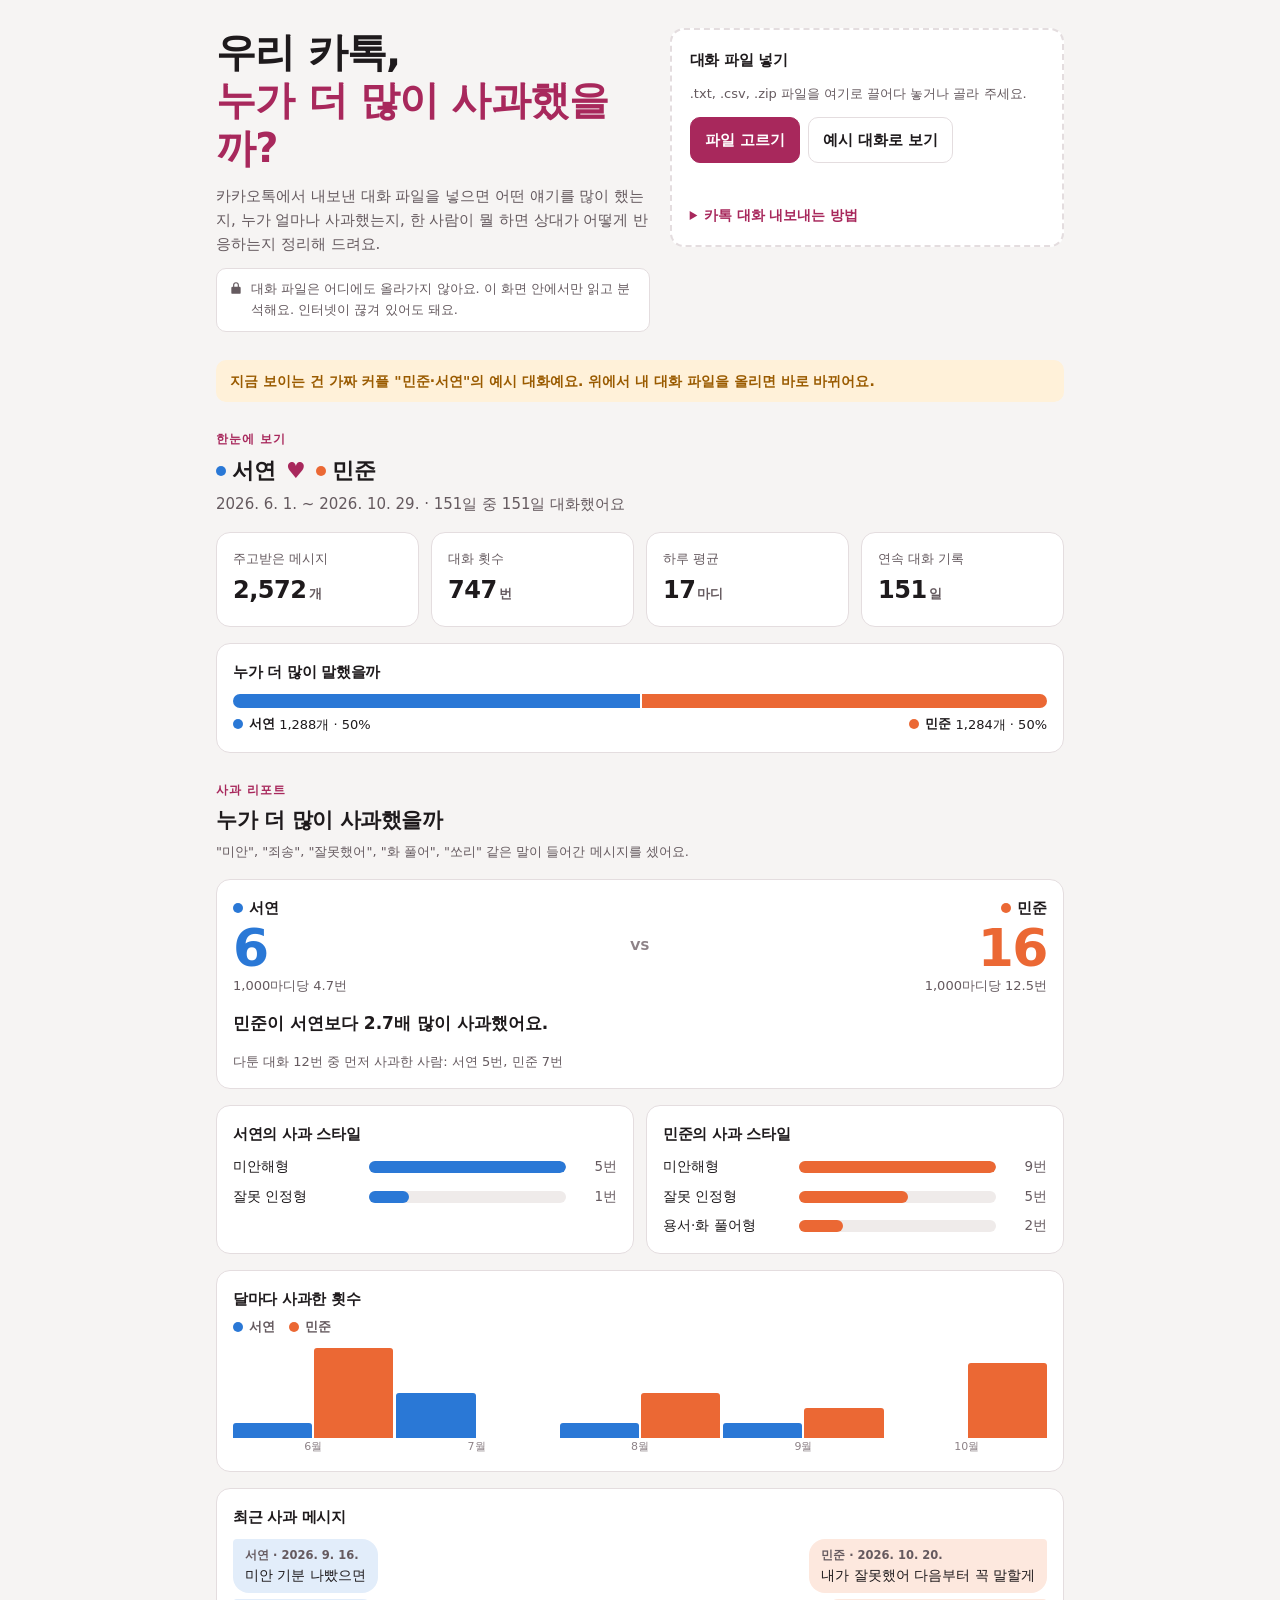
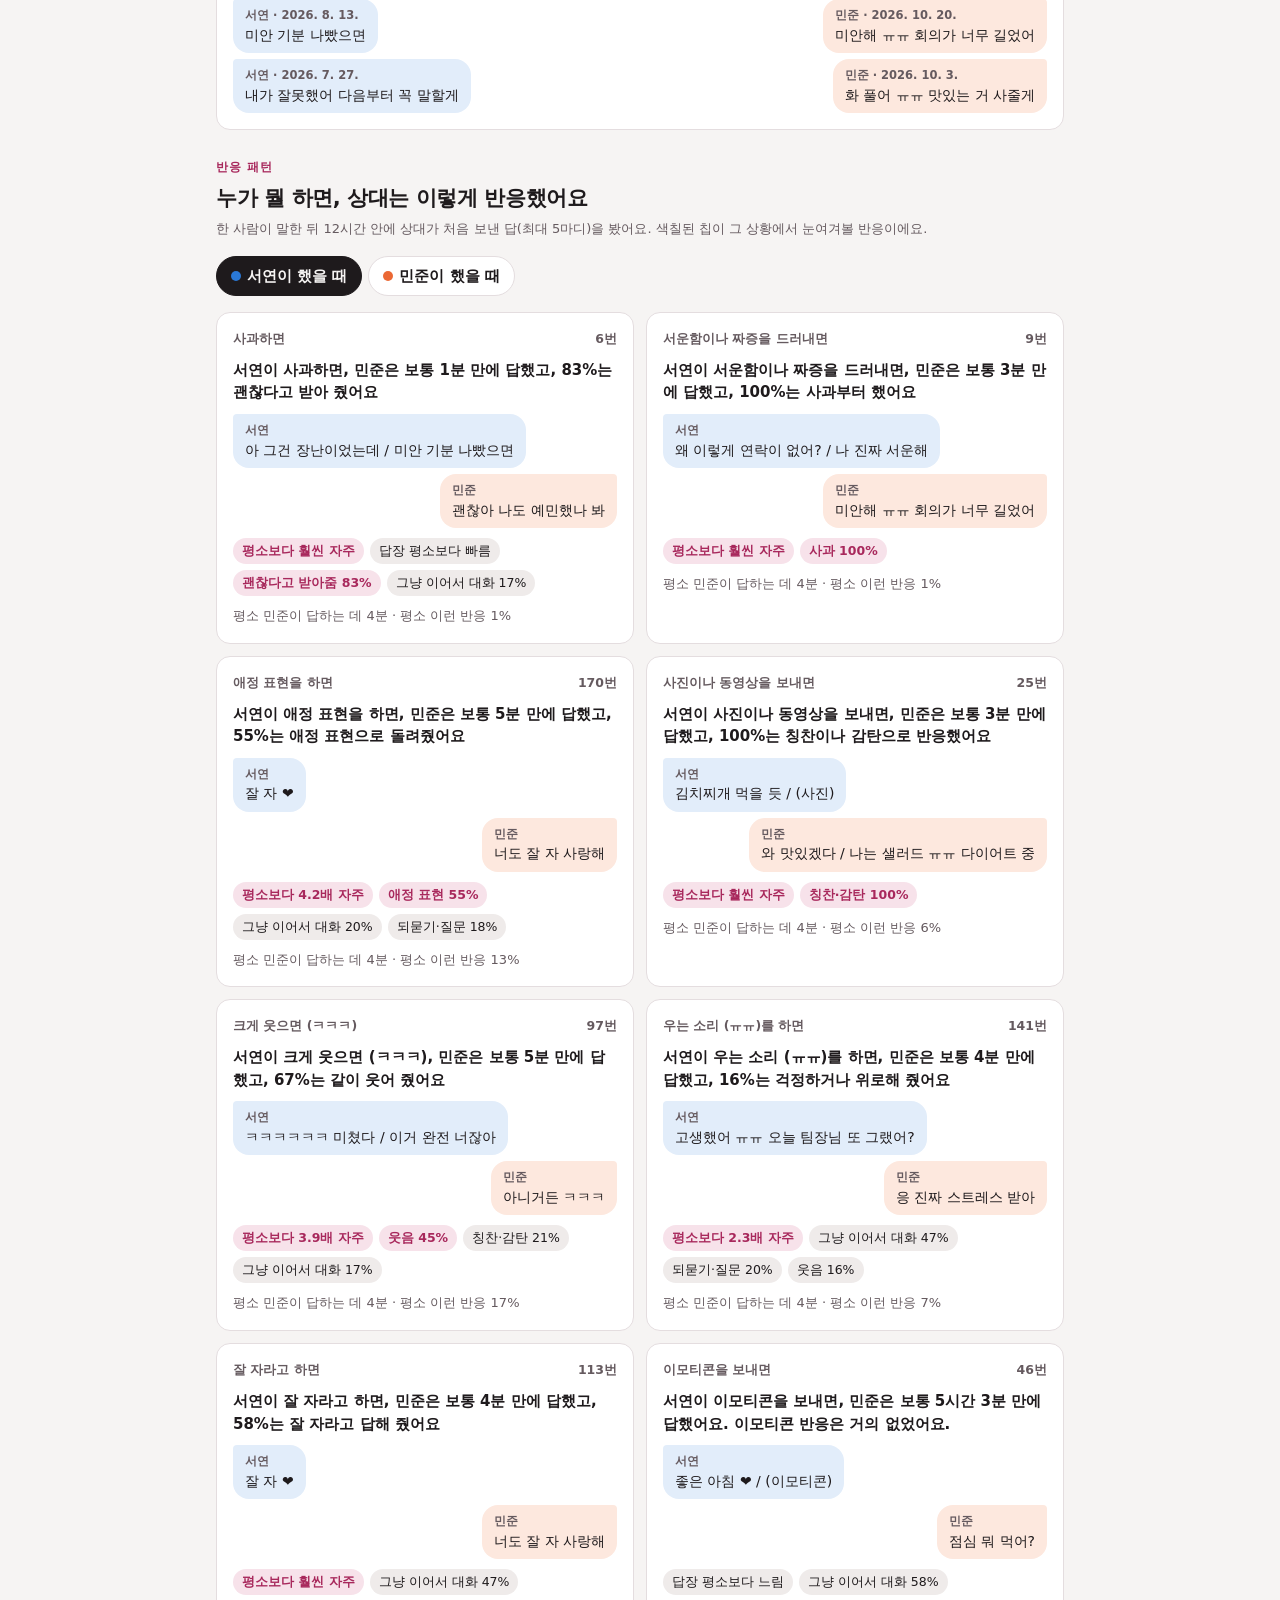
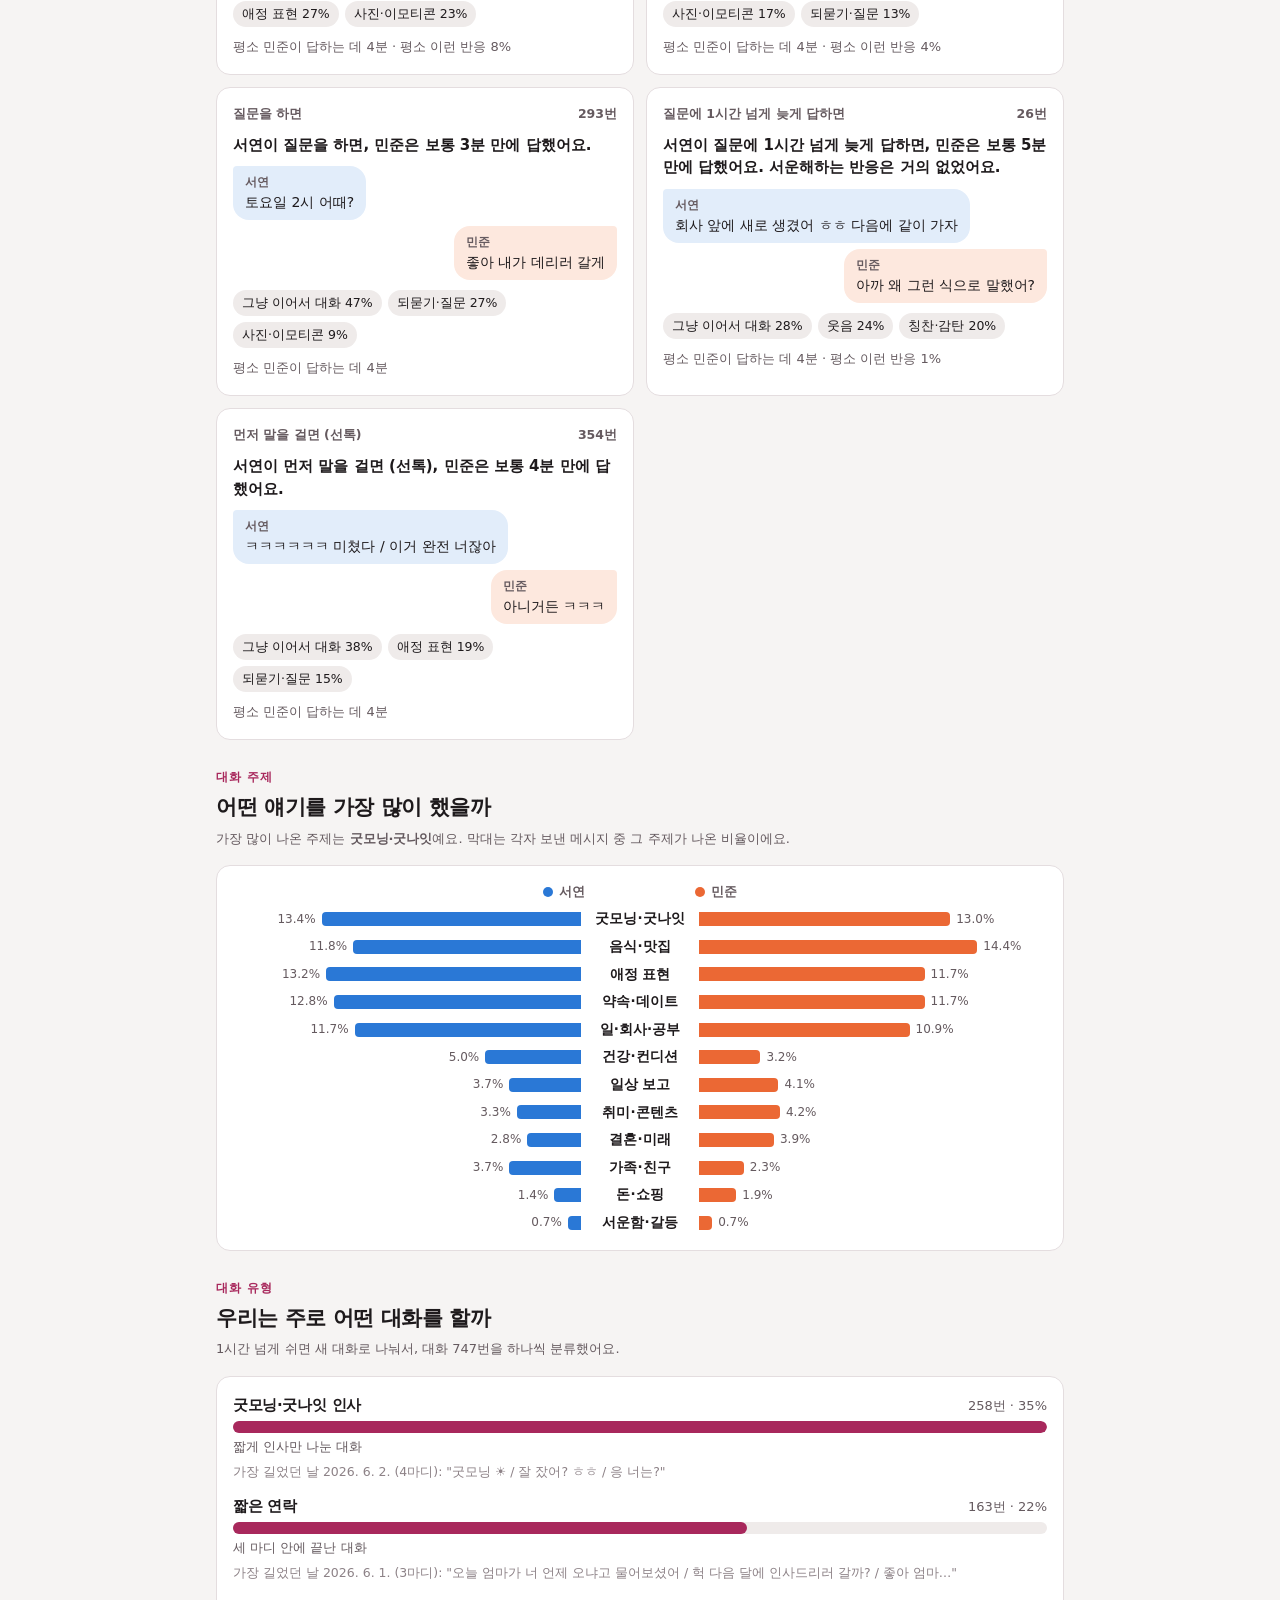
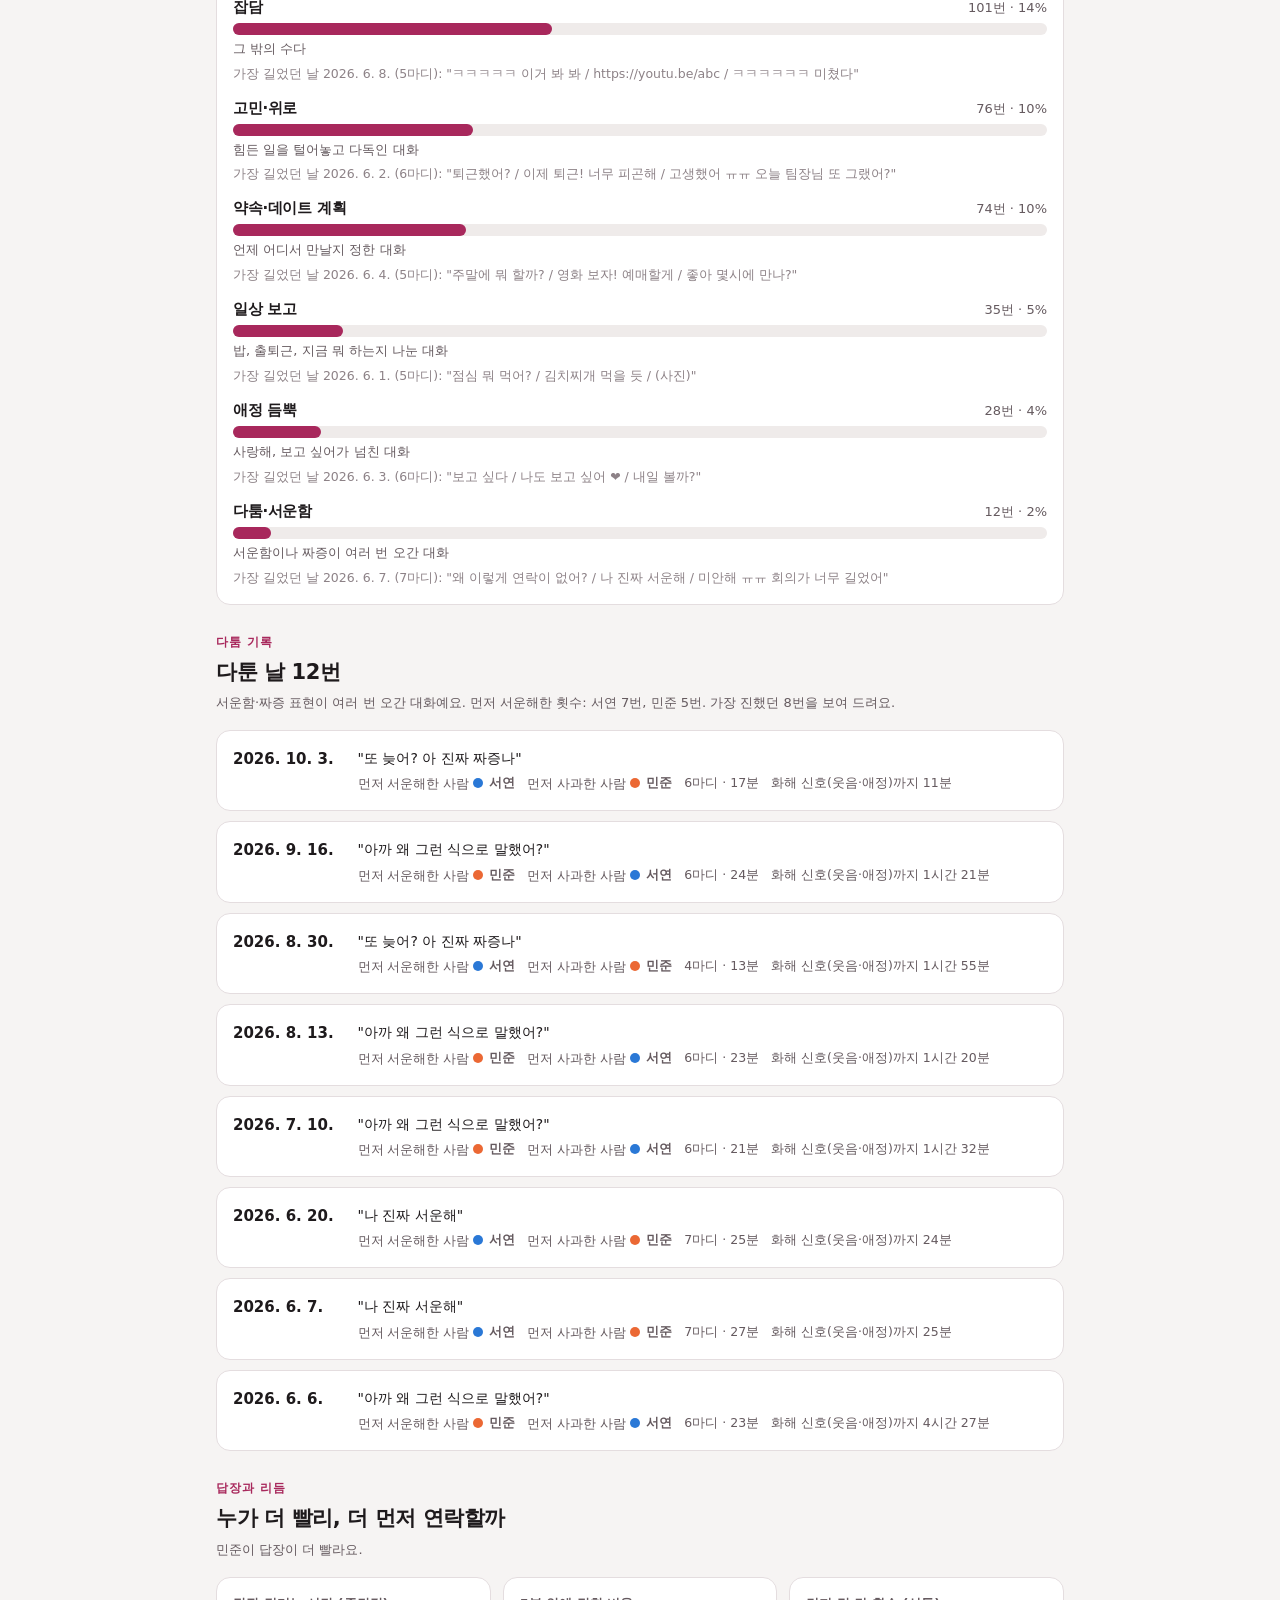
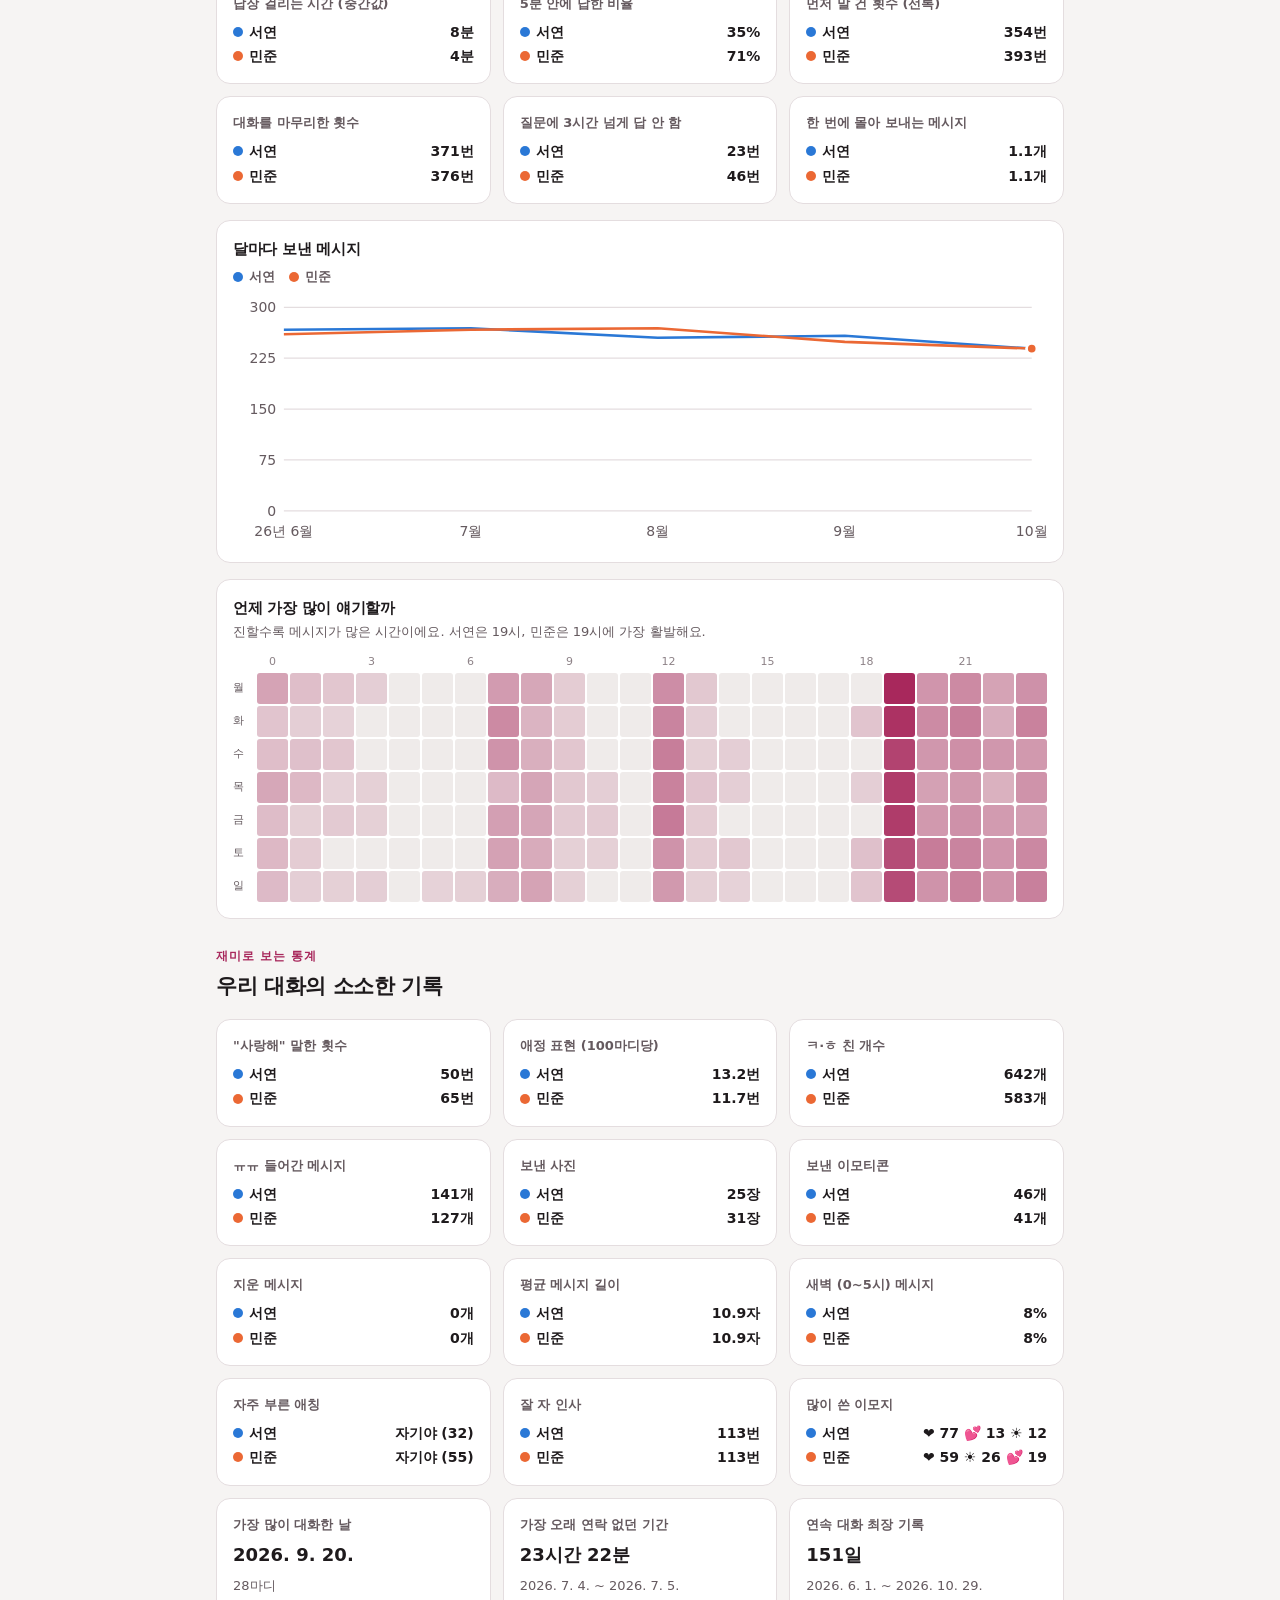
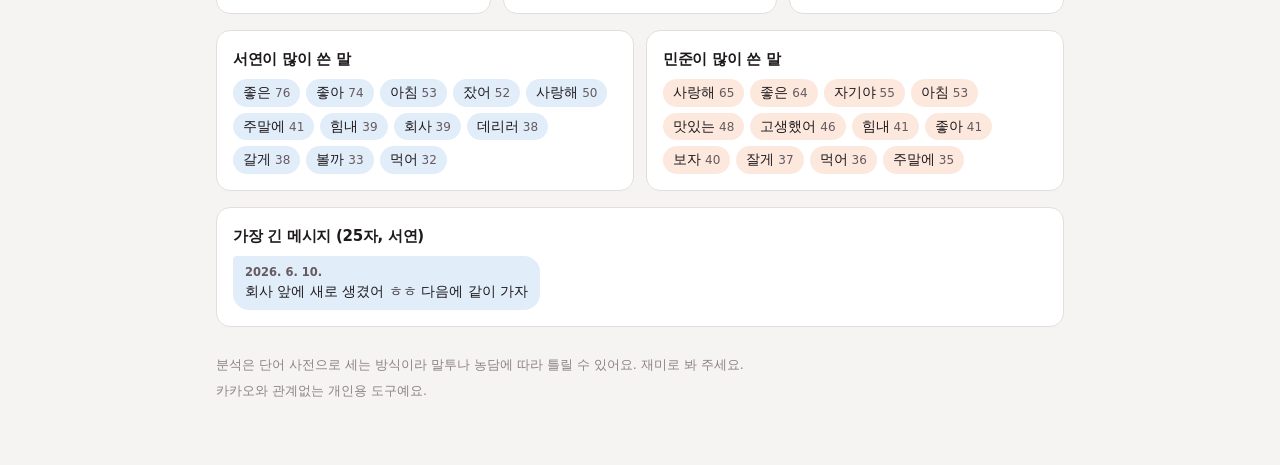
==== kakao-analyzer/index.html @ c310dade "Add KakaoTalk couple chat analyzer (kakao-analyzer/) A single-file web page that reads an exported K" ====
<!doctype html>
<html lang="ko">
<head>
<meta charset="utf-8">
<meta name="viewport" content="width=device-width, initial-scale=1, viewport-fit=cover">
<meta http-equiv="Content-Security-Policy" content="default-src 'none'; script-src 'unsafe-inline'; style-src 'unsafe-inline'; img-src data: blob:; form-action 'none'">
<title>카톡 연애 분석기</title>
<meta name="claude:viewport-fit-sides" content="cover">
<style>
/* Layout: one reading column of report sections; each person keeps one color (A blue, B orange) everywhere, and chat bubbles show "trigger → reaction". */
:root {
  --bg: #f6f4f3;
  --surface: #ffffff;
  --sunken: #efebea;
  --ink: #1e1a1c;
  --muted: #655a5f;
  --faint: #8d8287;
  --line: #e4dddf;
  --accent: #a8285c;
  --accent-soft: #f7e2ea;
  --a: #2a78d6;
  --a-soft: #e2edfa;
  --b: #eb6834;
  --b-soft: #fde8de;
  --warn: #9a5b00;
  --warn-soft: #fff1d9;
  --body: "Pretendard", "Apple SD Gothic Neo", "Noto Sans KR", "Malgun Gothic", system-ui, sans-serif;
  --num: "SF Pro Rounded", "Pretendard", "Apple SD Gothic Neo", "Noto Sans KR", system-ui, sans-serif;
  --radius: 14px;
}
@media (prefers-color-scheme: dark) {
  :root:not([data-theme="light"]) {
    --bg: #141113; --surface: #1d191b; --sunken: #262124; --ink: #f2edef; --muted: #b9adb2; --faint: #8f8489;
    --line: #352e31; --accent: #f07aa5; --accent-soft: #3a1f2b; --a: #3987e5; --a-soft: #172a40;
    --b: #d95926; --b-soft: #3b2117; --warn: #f0b552; --warn-soft: #3a2a10; color-scheme: dark;
  }
}
:root[data-theme="dark"] {
  --bg: #141113; --surface: #1d191b; --sunken: #262124; --ink: #f2edef; --muted: #b9adb2; --faint: #8f8489;
  --line: #352e31; --accent: #f07aa5; --accent-soft: #3a1f2b; --a: #3987e5; --a-soft: #172a40;
  --b: #d95926; --b-soft: #3b2117; --warn: #f0b552; --warn-soft: #3a2a10; color-scheme: dark;
}

* { box-sizing: border-box; }
body {
  margin: 0; background: var(--bg); color: var(--ink); font-family: var(--body);
  font-size: 15px; line-height: 1.6; -webkit-text-size-adjust: 100%;
}
.wrap {
  max-width: 880px; margin: 0 auto;
  padding-left: max(16px, env(safe-area-inset-left, 0px));
  padding-right: max(16px, env(safe-area-inset-right, 0px));
  padding-block: 28px 64px;
  display: flex; flex-direction: column; gap: 28px;
}
h1, h2, h3 { margin: 0; text-wrap: balance; letter-spacing: -0.02em; }
h1 { font-size: clamp(28px, 6vw, 40px); font-weight: 800; line-height: 1.2; }
h1 em { font-style: normal; color: var(--accent); }
h2 { font-size: 21px; font-weight: 800; }
h3 { font-size: 15px; font-weight: 700; }
p { margin: 0; }
.muted { color: var(--muted); }
.small { font-size: 13px; }
.num { font-family: var(--num); font-variant-numeric: tabular-nums; }
button, select, input { font: inherit; }
:focus-visible { outline: 3px solid var(--accent); outline-offset: 2px; }

/* header */
.top { display: grid; grid-template-columns: 1.1fr 1fr; gap: 20px; align-items: start; }
@media (max-width: 720px) { .top { grid-template-columns: 1fr; } }
.intro { display: flex; flex-direction: column; gap: 12px; min-width: 0; }
.lock {
  display: inline-flex; gap: 8px; align-items: flex-start; font-size: 13px; color: var(--muted);
  background: var(--surface); border: 1px solid var(--line); border-radius: 10px; padding: 10px 12px;
}
.lock svg { flex: none; margin-top: 2px; }

.drop {
  background: var(--surface); border: 2px dashed var(--line); border-radius: var(--radius);
  padding: 18px; display: flex; flex-direction: column; gap: 12px; min-width: 0;
  transition: border-color .15s, background .15s;
}
.drop.over { border-color: var(--accent); background: var(--accent-soft); }
.drop .row { display: flex; gap: 8px; flex-wrap: wrap; }
.btn {
  appearance: none; border: 1px solid var(--line); background: var(--surface); color: var(--ink);
  border-radius: 10px; padding: 10px 14px; font-weight: 700; cursor: pointer;
}
.btn.primary { background: var(--accent); border-color: var(--accent); color: #fff; }
:root[data-theme="dark"] .btn.primary { color: #1d191b; }
@media (prefers-color-scheme: dark) { :root:not([data-theme="light"]) .btn.primary { color: #1d191b; } }
.btn:hover { filter: brightness(0.97); }
details.howto { font-size: 13.5px; }
details.howto summary { cursor: pointer; font-weight: 700; color: var(--accent); }
details.howto ol { margin: 8px 0 0; padding-left: 20px; display: flex; flex-direction: column; gap: 4px; }
details.howto b { font-weight: 700; }
.status { font-size: 13px; color: var(--muted); min-height: 1.4em; }
.status.err { color: var(--warn); }

.banner {
  background: var(--warn-soft); color: var(--warn); border-radius: 10px; padding: 10px 14px; font-size: 14px; font-weight: 600;
}
.pick { display: flex; flex-wrap: wrap; gap: 8px 14px; align-items: center; font-size: 14px; }
.pick select { padding: 6px 8px; border-radius: 8px; border: 1px solid var(--line); background: var(--surface); color: var(--ink); max-width: 100%; }

/* sections */
.sec { display: flex; flex-direction: column; gap: 16px; }
.sec > header { display: flex; flex-direction: column; gap: 4px; }
.eyebrow { font-size: 12px; font-weight: 700; letter-spacing: 0.08em; color: var(--accent); text-transform: uppercase; }
.card { background: var(--surface); border: 1px solid var(--line); border-radius: var(--radius); padding: 16px; min-width: 0; }
.grid2 { display: grid; grid-template-columns: repeat(2, minmax(0, 1fr)); gap: 12px; }
.grid4 { display: grid; grid-template-columns: repeat(4, minmax(0, 1fr)); gap: 12px; }
@media (max-width: 720px) { .grid4 { grid-template-columns: repeat(2, minmax(0, 1fr)); } }
@media (max-width: 520px) { .grid2 { grid-template-columns: 1fr; } }

.who { display: inline-flex; align-items: center; gap: 6px; font-weight: 700; }
.dot { width: 10px; height: 10px; border-radius: 50%; flex: none; }
.dot.a { background: var(--a); } .dot.b { background: var(--b); }
.couple { font-size: 22px; font-weight: 800; display: flex; flex-wrap: wrap; gap: 6px 10px; align-items: center; }
.heart { color: var(--accent); }

.tile { display: flex; flex-direction: column; gap: 2px; }
.tile .k { font-size: 12.5px; color: var(--muted); }
.tile .v { font-size: 24px; font-weight: 800; font-family: var(--num); font-variant-numeric: tabular-nums; letter-spacing: -0.02em; }
.tile .v small { font-size: 13px; font-weight: 600; color: var(--muted); margin-left: 2px; }

/* split bar */
.split { display: flex; gap: 2px; height: 14px; border-radius: 7px; overflow: hidden; }
.split > span { display: block; height: 100%; min-width: 4px; }
.split .a { background: var(--a); } .split .b { background: var(--b); }
.splitlab { display: flex; justify-content: space-between; gap: 8px; font-size: 13px; margin-top: 6px; flex-wrap: wrap; }

/* apology */
.vs { display: grid; grid-template-columns: 1fr auto 1fr; gap: 12px; align-items: center; }
.vs .side { display: flex; flex-direction: column; gap: 2px; min-width: 0; }
.vs .side.right { text-align: right; align-items: flex-end; }
.big { font-size: clamp(36px, 9vw, 52px); font-weight: 800; line-height: 1; font-family: var(--num); font-variant-numeric: tabular-nums; letter-spacing: -0.03em; }
.big.a { color: var(--a); } .big.b { color: var(--b); }
.vs .mid { font-size: 13px; color: var(--faint); font-weight: 700; }
.verdict { font-size: 17px; font-weight: 700; }

.hbars { display: flex; flex-direction: column; gap: 8px; }
.hbar { display: grid; grid-template-columns: 9.5em 1fr 3.2em; gap: 8px; align-items: center; font-size: 13.5px; }
.hbar .track { height: 12px; background: var(--sunken); border-radius: 6px; overflow: hidden; }
.hbar .fill { height: 100%; border-radius: 0 6px 6px 0; background: var(--accent); }
.hbar .fill.a { background: var(--a); } .hbar .fill.b { background: var(--b); }
.hbar .val { text-align: right; font-variant-numeric: tabular-nums; color: var(--muted); }
.hbar .lab { overflow: hidden; text-overflow: ellipsis; white-space: nowrap; }

/* chat bubbles */
.bubbles { display: flex; flex-direction: column; gap: 6px; }
.bub { max-width: 85%; padding: 8px 12px; border-radius: 16px; font-size: 14px; line-height: 1.45; overflow-wrap: anywhere; }
.bub.a { background: var(--a-soft); align-self: flex-start; border-top-left-radius: 4px; }
.bub.b { background: var(--b-soft); align-self: flex-end; border-top-right-radius: 4px; }
.bub .by { display: block; font-size: 11.5px; font-weight: 700; color: var(--muted); margin-bottom: 1px; }

/* patterns */
.tabs { display: flex; gap: 6px; flex-wrap: wrap; }
.tab {
  border: 1px solid var(--line); background: var(--surface); color: var(--ink); border-radius: 999px;
  padding: 7px 14px; font-weight: 700; cursor: pointer; display: inline-flex; gap: 6px; align-items: center;
}
.tab[aria-selected="true"] { background: var(--ink); color: var(--bg); border-color: var(--ink); }
.pgrid { display: grid; grid-template-columns: repeat(2, minmax(0, 1fr)); gap: 12px; }
@media (max-width: 640px) { .pgrid { grid-template-columns: 1fr; } }
.pcard { display: flex; flex-direction: column; gap: 10px; }
.pcard .trig { font-size: 12.5px; font-weight: 700; color: var(--muted); display: flex; justify-content: space-between; gap: 8px; }
.pcard .sent { font-size: 15px; font-weight: 600; line-height: 1.5; }
.chips { display: flex; flex-wrap: wrap; gap: 6px; }
.chip { font-size: 12.5px; padding: 3px 9px; border-radius: 999px; background: var(--sunken); color: var(--ink); white-space: nowrap; }
.chip.hot { background: var(--accent-soft); color: var(--accent); font-weight: 700; }

/* butterfly */
.fly { display: flex; flex-direction: column; gap: 6px; }
.fly .row { display: grid; grid-template-columns: 1fr 7.5em 1fr; gap: 8px; align-items: center; font-size: 13.5px; }
.fly .l, .fly .r { display: flex; align-items: center; gap: 6px; min-width: 0; }
.fly .l { justify-content: flex-end; }
.fly .bar { height: 14px; min-width: 2px; }
.fly .l .bar { background: var(--a); border-radius: 4px 0 0 4px; }
.fly .r .bar { background: var(--b); border-radius: 0 4px 4px 0; }
.fly .name { text-align: center; font-weight: 600; white-space: nowrap; overflow: hidden; text-overflow: ellipsis; }
.fly .v { font-size: 12px; color: var(--muted); font-variant-numeric: tabular-nums; white-space: nowrap; }
.fly .head { font-size: 12.5px; color: var(--muted); font-weight: 700; }
.legend { display: flex; gap: 14px; flex-wrap: wrap; font-size: 13px; color: var(--muted); }

/* session types */
.types { display: flex; flex-direction: column; gap: 12px; }
.type { display: grid; grid-template-columns: 1fr; gap: 4px; }
.type .top2 { display: flex; justify-content: space-between; gap: 8px; align-items: baseline; flex-wrap: wrap; }
.type .ex { font-size: 12.5px; color: var(--faint); overflow-wrap: anywhere; }

/* fights */
.fights { display: flex; flex-direction: column; gap: 10px; }
.fight { display: grid; grid-template-columns: 7.5em 1fr; gap: 12px; }
@media (max-width: 520px) { .fight { grid-template-columns: 1fr; gap: 4px; } }
.fight .d { font-weight: 700; font-variant-numeric: tabular-nums; }
.fight .q { font-size: 14px; overflow-wrap: anywhere; }
.fight .meta { font-size: 12.5px; color: var(--muted); display: flex; flex-wrap: wrap; gap: 4px 12px; }

/* heatmap */
.heat-wrap { overflow-x: auto; }
.heat { display: grid; grid-template-columns: 2em repeat(24, minmax(14px, 1fr)); gap: 2px; min-width: 420px; font-size: 11px; }
.heat .c { aspect-ratio: 1; border-radius: 3px; background: var(--sunken); }
.heat .h { text-align: center; color: var(--faint); }
.heat .d { color: var(--muted); display: flex; align-items: center; }

/* line chart */
.chart { width: 100%; height: auto; display: block; overflow: visible; }
.chart text { fill: var(--muted); font-size: 11px; font-family: var(--body); }
.chart .grid { stroke: var(--line); stroke-width: 1; }
.chart .la { stroke: var(--a); fill: none; stroke-width: 2; }
.chart .lb { stroke: var(--b); fill: none; stroke-width: 2; }
.chart .pa { fill: var(--a); stroke: var(--surface); stroke-width: 2; }
.chart .pb { fill: var(--b); stroke: var(--surface); stroke-width: 2; }
.chart .hit { fill: transparent; }
.chart .hit:hover { fill: var(--sunken); opacity: 0.6; }
.cols { display: flex; align-items: flex-end; gap: 3px; height: 90px; }
.cols .m { flex: 1; display: flex; gap: 2px; align-items: flex-end; height: 100%; min-width: 0; }
.cols .m span { flex: 1; border-radius: 3px 3px 0 0; min-height: 0; }
.cols .m .a { background: var(--a); } .cols .m .b { background: var(--b); }
.colx { display: flex; gap: 3px; font-size: 11px; color: var(--faint); }
.colx span { flex: 1; text-align: center; min-width: 0; overflow: hidden; }

/* fun facts */
.facts { display: grid; grid-template-columns: repeat(3, minmax(0, 1fr)); gap: 12px; }
@media (max-width: 720px) { .facts { grid-template-columns: repeat(2, minmax(0, 1fr)); } }
@media (max-width: 420px) { .facts { grid-template-columns: 1fr; } }
.fact { display: flex; flex-direction: column; gap: 6px; }
.fact .k { font-size: 13px; color: var(--muted); font-weight: 600; }
.fact .pair { display: flex; flex-direction: column; gap: 2px; font-size: 14px; }
.fact .pair div { display: flex; justify-content: space-between; gap: 8px; }
.fact .pair b { font-variant-numeric: tabular-nums; }
.fact .one { font-size: 18px; font-weight: 800; }
.words { display: flex; flex-wrap: wrap; gap: 6px; }
.words .w { font-size: 13.5px; padding: 3px 10px; border-radius: 999px; }
.words.a .w { background: var(--a-soft); } .words.b .w { background: var(--b-soft); }
.words .w i { font-style: normal; color: var(--muted); font-size: 12px; margin-left: 4px; }

footer { font-size: 12.5px; color: var(--faint); display: flex; flex-direction: column; gap: 6px; }

#tip {
  position: fixed; z-index: 50; pointer-events: none; background: var(--ink); color: var(--bg);
  font-size: 12.5px; padding: 6px 10px; border-radius: 8px; max-width: 260px; line-height: 1.45; white-space: pre-line;
}
@media (prefers-reduced-motion: reduce) { * { transition: none !important; } }
.report { display: flex; flex-direction: column; gap: 28px; min-width: 0; }
</style>
</head>
<body>
<div class="wrap">
  <div class="top">
    <div class="intro">
      <h1>우리 카톡,<br><em>누가 더 많이 사과했을까?</em></h1>
      <p class="muted">카카오톡에서 내보낸 대화 파일을 넣으면 어떤 얘기를 많이 했는지, 누가 얼마나 사과했는지, 한 사람이 뭘 하면 상대가 어떻게 반응하는지 정리해 드려요.</p>
      <p class="lock"><svg width="14" height="14" viewBox="0 0 24 24" aria-hidden="true"><path fill="currentColor" d="M12 2a5 5 0 0 0-5 5v3H6a2 2 0 0 0-2 2v8a2 2 0 0 0 2 2h12a2 2 0 0 0 2-2v-8a2 2 0 0 0-2-2h-1V7a5 5 0 0 0-5-5zm-3 8V7a3 3 0 0 1 6 0v3H9z"/></svg><span>대화 파일은 어디에도 올라가지 않아요. 이 화면 안에서만 읽고 분석해요. 인터넷이 끊겨 있어도 돼요.</span></p>
    </div>
    <div class="drop" id="drop">
      <h3>대화 파일 넣기</h3>
      <p class="small muted">.txt, .csv, .zip 파일을 여기로 끌어다 놓거나 골라 주세요.</p>
      <div class="row">
        <button class="btn primary" id="pickBtn" type="button">파일 고르기</button>
        <button class="btn" id="sampleBtn" type="button">예시 대화로 보기</button>
      </div>
      <input id="file" type="file" accept=".txt,.csv,.zip,text/plain,text/csv,application/zip" hidden>
      <p class="status" id="status" role="status"></p>
      <details class="howto">
        <summary>카톡 대화 내보내는 방법</summary>
        <ol>
          <li><b>안드로이드</b>: 채팅방 오른쪽 위 ≡ → 오른쪽 아래 ⚙ → <b>대화 내보내기</b> → <b>텍스트만 보내기</b> → 내 파일에 저장하거나 나에게 보내기</li>
          <li><b>아이폰</b>: 채팅방 오른쪽 위 ≡ → 오른쪽 아래 ⚙ → <b>대화 내보내기</b> → <b>텍스트 메시지만</b> → 파일에 저장</li>
          <li><b>PC (윈도우)</b>: 채팅방 오른쪽 위 ≡ → <b>대화 내용</b> → <b>대화 내보내기</b> → txt로 저장</li>
          <li><b>맥</b>: 채팅방에서 ≡ → <b>대화 내보내기</b> → csv로 저장</li>
        </ol>
        <p class="small muted" style="margin-top:6px">zip으로 받았다면 그대로 넣어도 돼요. 1:1 채팅방이 가장 정확하고, 단체방이면 두 사람을 골라서 볼 수 있어요.</p>
      </details>
    </div>
  </div>

  <main id="report" class="report"></main>

  <footer>
    <p>분석은 단어 사전으로 세는 방식이라 말투나 농담에 따라 틀릴 수 있어요. 재미로 봐 주세요.</p>
    <p>카카오와 관계없는 개인용 도구예요.</p>
  </footer>
</div>
<script>
/*
 * 카톡 대화 분석기 - 분석 엔진
 * 브라우저와 Node(테스트) 양쪽에서 돌아가요. 네트워크를 전혀 쓰지 않아요.
 */
var KakaoCore = (function () {
  'use strict';

  /* ------------------------------------------------------------------ */
  /* 1. 파일 읽기 (인코딩, zip)                                           */
  /* ------------------------------------------------------------------ */

  function decodeBytes(input) {
    var u8 = input instanceof Uint8Array ? input : new Uint8Array(input);
    if (u8[0] === 0xff && u8[1] === 0xfe) return new TextDecoder('utf-16le').decode(u8.subarray(2));
    if (u8[0] === 0xfe && u8[1] === 0xff) return new TextDecoder('utf-16be').decode(u8.subarray(2));
    var s = new TextDecoder('utf-8').decode(u8);
    var bad = (s.slice(0, 20000).match(/�/g) || []).length;
    if (bad > 5) {
      try { return new TextDecoder('euc-kr').decode(u8); } catch (e) { /* utf-8 그대로 */ }
    }
    return s;
  }

  function isZip(u8) {
    return u8.length > 4 && u8[0] === 0x50 && u8[1] === 0x4b && u8[2] === 0x03 && u8[3] === 0x04;
  }

  // zip 안의 .txt/.csv 파일들을 꺼내요. (압축 해제는 브라우저 내장 DecompressionStream)
  async function unzipTexts(input) {
    var u8 = input instanceof Uint8Array ? input : new Uint8Array(input);
    var dv = new DataView(u8.buffer, u8.byteOffset, u8.byteLength);
    var eocd = -1;
    for (var i = u8.length - 22; i >= Math.max(0, u8.length - 65557); i--) {
      if (dv.getUint32(i, true) === 0x06054b50) { eocd = i; break; }
    }
    if (eocd < 0) throw new Error('zip 파일을 읽지 못했어요.');
    var count = dv.getUint16(eocd + 10, true);
    var off = dv.getUint32(eocd + 16, true);
    var out = [];
    for (var k = 0; k < count; k++) {
      if (dv.getUint32(off, true) !== 0x02014b50) break;
      var method = dv.getUint16(off + 10, true);
      var csize = dv.getUint32(off + 20, true);
      var nlen = dv.getUint16(off + 28, true);
      var xlen = dv.getUint16(off + 30, true);
      var clen = dv.getUint16(off + 32, true);
      var loff = dv.getUint32(off + 42, true);
      var name = new TextDecoder('utf-8').decode(u8.subarray(off + 46, off + 46 + nlen));
      off += 46 + nlen + xlen + clen;
      if (!/\.(txt|csv)$/i.test(name) || /(^|\/)__MACOSX\//.test(name)) continue;
      var lnlen = dv.getUint16(loff + 26, true);
      var lxlen = dv.getUint16(loff + 28, true);
      var start = loff + 30 + lnlen + lxlen;
      var data = u8.subarray(start, start + csize);
      if (method === 0) {
        out.push({ name: name, bytes: data });
      } else if (method === 8) {
        if (typeof DecompressionStream === 'undefined') {
          throw new Error('이 브라우저는 zip을 풀 수 없어요. 압축을 푼 뒤 txt 파일을 올려 주세요.');
        }
        var stream = new Blob([data]).stream().pipeThrough(new DecompressionStream('deflate-raw'));
        var ab = await new Response(stream).arrayBuffer();
        out.push({ name: name, bytes: new Uint8Array(ab) });
      }
    }
    return out;
  }

  // 파일 바이트 → 대화 텍스트
  async function readChatBytes(input) {
    var u8 = input instanceof Uint8Array ? input : new Uint8Array(input);
    if (isZip(u8)) {
      var files = await unzipTexts(u8);
      if (!files.length) throw new Error('zip 안에 대화 텍스트(.txt) 파일이 없어요.');
      files.sort(function (a, b) { return b.bytes.length - a.bytes.length; });
      return decodeBytes(files[0].bytes);
    }
    return decodeBytes(u8);
  }

  /* ------------------------------------------------------------------ */
  /* 2. 대화 파싱                                                          */
  /* ------------------------------------------------------------------ */

  // 안드로이드/아이폰: "2024. 1. 5. 오후 3:21, 홍길동 : 안녕"
  //                  "2024년 1월 5일 오후 3:21, 홍길동 : 안녕"
  //                  "2024-01-05 15:21:00, 홍길동 : 안녕"
  var RE_MOBILE = /^(\d{4})\s*(?:\.|년|-)\s*(\d{1,2})\s*(?:\.|월|-)\s*(\d{1,2})\s*(?:\.|일)?\s*(오전|오후|AM|PM|am|pm)?\s*(\d{1,2}):(\d{2})(?::\d{2})?\s*(오전|오후|AM|PM|am|pm)?\s*,\s*([\s\S]*)$/;
  // 안드로이드 시스템 줄: "2024. 1. 5. 오후 3:21: 홍길동님이 들어왔습니다."
  var RE_MOBILE_PREFIX = /^(\d{4})\s*(?:\.|년|-)\s*(\d{1,2})\s*(?:\.|월|-)\s*(\d{1,2})\s*(?:\.|일)?\s*(오전|오후|AM|PM)?\s*(\d{1,2}):(\d{2})/;
  // PC: "[홍길동] [오후 3:21] 안녕"
  var RE_PC = /^\[([^\]]+)\]\s*\[(오전|오후|AM|PM|am|pm)?\s*(\d{1,2}):(\d{2})\]\s?([\s\S]*)$/;
  // 날짜 줄: "2024년 1월 5일 금요일", "--------------- 2024년 1월 5일 금요일 ---------------"
  var RE_DATE_KO = /^-*\s*(\d{4})년\s*(\d{1,2})월\s*(\d{1,2})일\s*(?:[월화수목금토일]요일)?\s*-*\s*$/;
  var RE_DATE_EN = /^-+\s*[A-Za-z]+,\s*([A-Za-z]+)\s+(\d{1,2}),\s*(\d{4})\s*-+\s*$/;
  var EN_MONTHS = { jan: 1, feb: 2, mar: 3, apr: 4, may: 5, jun: 6, jul: 7, aug: 8, sep: 9, oct: 10, nov: 11, dec: 12 };
  var RE_SYSTEM = /님이 들어왔습니다\.?$|님이 나갔습니다\.?$|님을 초대했습니다\.?$|님을 내보냈습니다\.?$|초대했습니다\.?$|채팅방 관리자가|메시지를 가렸습니다/;

  function hour24(ap, h) {
    h = Number(h);
    if (!ap) return h;
    var pm = ap === '오후' || /^pm$/i.test(ap);
    var am = ap === '오전' || /^am$/i.test(ap);
    if (pm && h < 12) h += 12;
    if (am && h === 12) h = 0;
    return h;
  }

  function parseCsv(text) {
    var rows = [], row = [], cur = '', q = false;
    for (var i = 0; i < text.length; i++) {
      var c = text[i];
      if (q) {
        if (c === '"') {
          if (text[i + 1] === '"') { cur += '"'; i++; } else q = false;
        } else cur += c;
      } else if (c === '"') q = true;
      else if (c === ',') { row.push(cur); cur = ''; }
      else if (c === '\n') { row.push(cur); rows.push(row); row = []; cur = ''; }
      else cur += c;
    }
    if (cur || row.length) { row.push(cur); rows.push(row); }
    return rows;
  }

  function parse(text) {
    text = String(text).replace(/^﻿/, '').replace(/\r\n?/g, '\n');
    var msgs = [];
    var counts = { mobile: 0, pc: 0, csv: 0 };
    var firstLine = text.slice(0, 300).split('\n')[0];

    function push(y, mo, d, h, mi, who, body) {
      var m = { ts: new Date(+y, +mo - 1, +d, +h, +mi).getTime(), who: String(who).trim(), text: body };
      msgs.push(m);
      return m;
    }

    if (/^"?date"?\s*,\s*"?user"?\s*,\s*"?message"?/i.test(firstLine)) {
      var rows = parseCsv(text);
      for (var r = 1; r < rows.length; r++) {
        var row = rows[r];
        if (row.length < 3) continue;
        var dm = /(\d{4})-(\d{1,2})-(\d{1,2})[ T](\d{1,2}):(\d{2})/.exec(row[0]);
        if (!dm || !row[1]) continue;
        push(dm[1], dm[2], dm[3], dm[4], dm[5], row[1], row.slice(2).join(','));
        counts.csv++;
      }
      return finish(msgs, counts);
    }

    var lines = text.split('\n');
    var last = null, curDate = null;
    for (var i = 0; i < lines.length; i++) {
      var line = lines[i];
      var t = line.trim();
      if (!t) continue;
      var m = RE_MOBILE.exec(t);
      if (m) {
        var rest = m[8];
        var idx = rest.indexOf(' : ');
        var who = null, body = null;
        if (idx > 0) { who = rest.slice(0, idx); body = rest.slice(idx + 3); }
        else if (/\s:$/.test(rest)) { who = rest.slice(0, -2); body = ''; }
        if (who !== null) {
          last = push(m[1], m[2], m[3], hour24(m[4] || m[7], m[5]), m[6], who, body);
          curDate = [+m[1], +m[2], +m[3]];
          counts.mobile++;
        } else last = null; // 시스템 메시지
        continue;
      }
      if (RE_MOBILE_PREFIX.test(t)) { last = null; continue; }
      var dk = RE_DATE_KO.exec(t);
      if (dk) { curDate = [+dk[1], +dk[2], +dk[3]]; last = null; continue; }
      var de = RE_DATE_EN.exec(t);
      if (de && EN_MONTHS[de[1].slice(0, 3).toLowerCase()]) {
        curDate = [+de[3], EN_MONTHS[de[1].slice(0, 3).toLowerCase()], +de[2]]; last = null; continue;
      }
      var p = RE_PC.exec(t);
      if (p && curDate) {
        last = push(curDate[0], curDate[1], curDate[2], hour24(p[2], p[3]), p[4], p[1], p[5]);
        counts.pc++;
        continue;
      }
      if (RE_SYSTEM.test(t)) { last = null; continue; }
      if (last) last.text += '\n' + line.replace(/\s+$/, '');
      // 첫 메시지 전의 줄(제목, 저장한 날짜)은 버려요
    }
    return finish(msgs, counts);
  }

  var RE_PHOTO = /^사진(\s*\d+장)?$/;
  var RE_EMO = /^\(?이모티콘\)?/;
  var RE_VIDEO = /^동영상$/;
  var RE_VOICE = /^음성\s?메시지/;
  var RE_FILE = /^파일\s?:/;
  var RE_DELETED = /^(삭제된 메시지입니다\.?|메시지가 삭제되었습니다\.?)$/;
  var RE_CALL = /^(보이스톡|페이스톡|통화)/;
  var RE_LINK = /https?:\/\//;

  function classify(m) {
    var t = m.text.trim();
    m.n = 1;
    if (RE_PHOTO.test(t)) { m.kind = 'photo'; var pm = /(\d+)장/.exec(t); if (pm) m.n = +pm[1]; return; }
    if (RE_EMO.test(t)) { m.kind = 'emoticon'; m.body = t.replace(RE_EMO, '').trim(); return; }
    if (RE_VIDEO.test(t)) { m.kind = 'video'; return; }
    if (RE_VOICE.test(t)) { m.kind = 'voice'; return; }
    if (RE_FILE.test(t)) { m.kind = 'file'; return; }
    if (RE_DELETED.test(t)) { m.kind = 'deleted'; return; }
    if (RE_CALL.test(t) && t.length < 40) {
      m.kind = 'call';
      var c = /(\d{1,2}):(\d{2})(?::(\d{2}))?/.exec(t);
      m.callSec = 0;
      if (c) m.callSec = c[3] !== undefined ? (+c[1] * 3600 + +c[2] * 60 + +c[3]) : (+c[1] * 60 + +c[2]);
      return;
    }
    m.kind = RE_LINK.test(t) ? 'link' : 'text';
    m.body = t;
  }

  function finish(msgs, counts) {
    var by = {};
    msgs.forEach(function (m, i) {
      m.i = i;
      classify(m);
      by[m.who] = (by[m.who] || 0) + 1;
    });
    var participants = Object.keys(by).map(function (k) { return { name: k, count: by[k] }; })
      .sort(function (a, b) { return b.count - a.count; });
    var format = counts.csv ? 'Mac (CSV)' : counts.pc > counts.mobile ? 'PC' : counts.mobile ? '모바일 (안드로이드·아이폰)' : '알 수 없음';
    return { messages: msgs, participants: participants, format: format };
  }

  /* ------------------------------------------------------------------ */
  /* 3. 사전 (키워드 기반이라 대략적인 값이에요)                            */
  /* ------------------------------------------------------------------ */

  var R = {
    apology: /미안|미얀|미아내|죄송|잘못했|잘못 했|내 잘못|내가 잘못|용서해|용서 해|사과할게|사과 할게|사과할께|화 풀어|화풀어|쏘리|쏘뤼|sorry|ㅈㅅ/,
    aff: /사랑해|사랑행|사랑한다|사랑하는|싸랑|사랑해요|보고싶|보고 싶|보고시퍼|보구싶|보고파|좋아해|좋아행|귀여워|귀엽|예뻐|이뻐|예쁘다|이쁘다|뽀뽀|안아줘|안아주고|쪽쪽|쪼옥|♥|❤|💕|💗|💖|💘|💞|😘|🥰|😍/,
    love: /사랑해|사랑행|사랑한다|싸랑해|사랑해요/,
    laugh: /ㅋㅋ|ㅎㅎ|크크|키키|하하|😂|🤣|lol/,
    bigLaugh: /ㅋ{3,}|ㅎ{3,}|😂|🤣/,
    cry: /ㅠ|ㅜ|😭|😢|🥺/,
    neg: /짜증|화나|화났|화가 나|빡치|빡쳐|열받|서운|섭섭|실망|어이없|어이가 없|됐어|됐다고|그만해|그만하자|싫다고|왜 그래|왜그래|헤어지|너무해|기분 나빠|기분나빠|기분 나쁘|기분나쁘|무시하|답답해|아 진짜|ㅡㅡ|-_-|🙄|😡|😤|😠|읽씹|연락 좀|연락좀|말을 왜|그런 식|그런식|알아서 해|맘대로 해|마음대로 해/,
    comfort: /힘들|걱정|고민|속상|우울|스트레스|힘내|토닥|위로|응원해|화이팅|파이팅|괜찮아\?|괜찮아\s*\?|아프지 마/,
    forgive: /괜찮아|괜찮다|괜차나|괜춘|알았어|알겠어|용서|풀렸|화 풀었|아니야|아냐|됐어 이제|이해해/,
    q: /\?|뭐해|뭐 해|어디야|언제 와|몇 시|몇시|어때\s*$|할래|갈래|먹을래|볼래|했니|했냐|먹었어\s*$|잤어\s*$/,
    night: /잘자|잘 자|굿나잇|굿밤|꿈나라|좋은 꿈|잘게\s*$|자러 갈|자야겠|자야지/,
    morning: /굿모닝|잘잤|잘 잤|좋은 아침|일어났어|기상/,
    short: /^(ㅇㅇ|ㅇㅋ|ㅇ|응|웅|엉|어|그래|알겠어|알았어|ㅇㅋㅇㅋ|오키|ok|okay|넵|네|넹|녜|ㄱㄱ|ㄴㄴ)[.!~ ]*$/i,
    praise: /귀엽|귀여|예쁘|이쁘|예뻐|이뻐|멋있|멋지|대박|우와|와아|오오|맛있겠|부럽|좋다|좋네|좋아 보|잘 나왔|잘나왔|미쳤/
  };

  var TOPICS = [
    { id: 'food', name: '음식·맛집', re: /밥|먹|맛있|맛집|배고|점심|저녁|아침|치킨|피자|커피|카페|술|맥주|소주|라면|고기|디저트|배달|메뉴|간식|떡볶이|초밥|빵|파스타/ },
    { id: 'date', name: '약속·데이트', re: /만나|데이트|보자|볼까|주말에|영화 보|놀러|약속|어디서|데리러|픽업|도착|출발|가는 중|가는중|기다려|예매/ },
    { id: 'work', name: '일·회사·공부', re: /회사|출근|퇴근|야근|업무|회의|팀장|과장|부장|상사|사장님|월급|알바|학교|수업|과제|시험|공부|강의|교수|미팅|보고서|프로젝트/ },
    { id: 'love', name: '애정 표현', re: R.aff },
    { id: 'fight', name: '서운함·갈등', re: R.neg },
    { id: 'health', name: '건강·컨디션', re: /아파|아프|병원|약 먹|감기|열나|두통|머리 아|배 아|피곤|졸려|졸리|잠 와|컨디션|운동|헬스|다이어트|필라테스/ },
    { id: 'money', name: '돈·쇼핑', re: /돈|결제|카드값|샀어|사줘|살까|쇼핑|주문|택배|할인|가격|비싸|만원|적금|월세|용돈|쿠팡/ },
    { id: 'travel', name: '여행·나들이', re: /여행|비행기|호텔|숙소|펜션|바다|제주|캠핑|기차|ktx|휴가|드라이브|해외/ },
    { id: 'family', name: '가족·친구', re: /엄마|아빠|부모님|어머님|아버님|어머니|아버지|언니|동생|할머니|할아버지|친구|가족|조카|삼촌|이모(?!티)|고모/ },
    { id: 'daily', name: '일상 보고', re: /뭐해|뭐 해|집이야|집 왔|집에 왔|도착했|일어났|씻고|씻었|누웠|퇴근했|출근했|지금 \S+ 중/ },
    { id: 'greet', name: '굿모닝·굿나잇', re: /잘자|잘 자|굿나잇|굿밤|굿모닝|잘잤|잘 잤|좋은 아침|꿈나라|좋은 꿈/ },
    { id: 'fun', name: '취미·콘텐츠', re: /게임|넷플|유튜브|드라마|영화|노래|음악|웹툰|애니|축구|야구|쇼츠|릴스|콘서트|전시/ },
    { id: 'future', name: '결혼·미래', re: /결혼|웨딩|상견례|청첩장|신혼|전세|이사|아기 낳|미래|프로포즈|반지|스드메|예식장|혼수/ }
  ];

  var APOLOGY_TYPES = [
    { name: '미안해형', re: /미안|미얀|미아내/ },
    { name: '죄송형 (존댓말)', re: /죄송/ },
    { name: '잘못 인정형', re: /잘못했|잘못 했|내 잘못|내가 잘못/ },
    { name: '용서·화 풀어형', re: /용서|화 풀어|화풀어|사과할게|사과 할게|사과할께/ },
    { name: '가벼운 쏘리형', re: /쏘리|쏘뤼|sorry|ㅈㅅ/ }
  ];

  var NICKNAMES = ['자기야', '자기', '자갸', '여보', '애기야', '애기', '아가', '공주', '왕자', '곰돌이', '베이비', '허니', '달링', '울애기', '돼지', '토끼', '강아지', '애깅', '꼬맹이'];

  var STOP = ('그냥 진짜 근데 그래서 그리고 이제 아니 그거 이거 저거 지금 오늘 내가 너가 니가 나도 너도 우리 혹시 그럼 ' +
    '그래 그럼 너무 완전 많이 조금 좀 하고 해서 했어 했는데 하는 있어 있는데 없어 같아 같은 근데 그건 이건 ' +
    '나는 너는 나랑 너랑 제가 저도 저는 그게 이게 뭐야 그런 이런 어떻게 왜 언제 어디 다시 계속 정말 ' +
    '응응 웅웅 그치 그니까 아니야 아냐 맞아 사진 이모티콘 동영상 아직 벌써 이따 내일 어제').split(' ');
  var STOPSET = {};
  STOP.forEach(function (w) { STOPSET[w] = 1; });

  /* ------------------------------------------------------------------ */
  /* 4. 유틸                                                              */
  /* ------------------------------------------------------------------ */

  var MIN = 60000, HOUR = 3600000, DAY = 86400000;
  var SESSION_GAP = 60 * MIN;   // 1시간 넘게 쉬면 새 대화
  var REPLY_LIMIT = 12 * HOUR;  // 12시간 안에 온 답만 "답장"으로 봐요

  function median(arr) {
    if (!arr.length) return null;
    var s = arr.slice().sort(function (a, b) { return a - b; });
    var h = s.length >> 1;
    return s.length % 2 ? s[h] : (s[h - 1] + s[h]) / 2;
  }

  function pad(n) { return n < 10 ? '0' + n : '' + n; }
  function dayKey(ts) { var d = new Date(ts); return d.getFullYear() + '-' + pad(d.getMonth() + 1) + '-' + pad(d.getDate()); }
  function monthKey(ts) { var d = new Date(ts); return d.getFullYear() + '-' + pad(d.getMonth() + 1); }

  function hasBatchim(word) {
    var ch = String(word).trim().slice(-1);
    var code = ch.charCodeAt(0);
    if (code >= 0xac00 && code <= 0xd7a3) return (code - 0xac00) % 28 !== 0;
    if (/[0-9]/.test(ch)) return '013678'.indexOf(ch) >= 0;
    return null;
  }
  // josa('민준', '이', '가') → '민준이'
  function josa(word, withB, without) {
    var b = hasBatchim(word);
    if (b === null) return word + '(' + withB + ')' + without;
    return word + (b ? withB : without);
  }

  function fmtDuration(ms) {
    if (ms === null || ms === undefined || isNaN(ms)) return '-';
    var m = Math.round(ms / MIN);
    if (m < 1) return '1분';
    if (m < 60) return m + '분';
    var h = Math.floor(m / 60), r = m % 60;
    if (h < 24) return r ? h + '시간 ' + r + '분' : h + '시간';
    var d = Math.floor(h / 24), rh = h % 24;
    return rh ? d + '일 ' + rh + '시간' : d + '일';
  }

  function inc(obj, key, n) { obj[key] = (obj[key] || 0) + (n || 1); }

  /* ------------------------------------------------------------------ */
  /* 5. 분석                                                              */
  /* ------------------------------------------------------------------ */

  function flagsOf(m) {
    var isText = m.kind === 'text' || m.kind === 'link' || m.kind === 'emoticon';
    var body = isText ? String(m.body || '').toLowerCase() : '';
    var f = {
      media: m.kind === 'emoticon' || m.kind === 'photo' || m.kind === 'video',
      photo: m.kind === 'photo' || m.kind === 'video',
      emo: m.kind === 'emoticon'
    };
    if (body) {
      f.apology = R.apology.test(body);
      f.aff = R.aff.test(body);
      f.love = R.love.test(body);
      f.laugh = R.laugh.test(body);
      f.bigLaugh = R.bigLaugh.test(body);
      f.cry = R.cry.test(body);
      f.neg = R.neg.test(body) && !f.laugh;
      f.comfort = R.comfort.test(body);
      f.forgive = R.forgive.test(body);
      f.q = R.q.test(body);
      f.night = R.night.test(body);
      f.morning = R.morning.test(body);
      f.short = m.kind === 'text' && R.short.test(body.trim());
      f.praise = R.praise.test(body);
      f.topics = [];
      for (var i = 0; i < TOPICS.length; i++) if (TOPICS[i].re.test(body)) f.topics.push(TOPICS[i].id);
    } else f.topics = [];
    return f;
  }

  var LABELS = [
    ['apology', '사과'], ['neg', '서운함·짜증'], ['forgive', '괜찮다고 받아줌'], ['aff', '애정 표현'],
    ['comfort', '걱정·위로'], ['praise', '칭찬·감탄'], ['laugh', '웃음'], ['q', '되묻기·질문'],
    ['media', '사진·이모티콘'], ['short', '짧은 대답'], ['other', '그냥 이어서 대화']
  ];

  function orFlags(msgs, limit) {
    var o = {};
    for (var i = 0; i < msgs.length && i < (limit || 1e9); i++) {
      var f = msgs[i].f;
      for (var k in f) if (f[k] === true) o[k] = true;
    }
    return o;
  }

  function primaryLabel(of) {
    for (var i = 0; i < LABELS.length - 1; i++) if (of[LABELS[i][0]]) return LABELS[i][0];
    return 'other';
  }

  var TRIGGERS = [
    { id: 'apology', when: '사과하면', test: function (t) { return t.of.apology; }, key: 'forgive', keyText: '괜찮다고 받아 줬어요' },
    { id: 'upset', when: '서운함이나 짜증을 드러내면', test: function (t) { return t.of.neg; }, key: 'apology', keyText: '사과부터 했어요' },
    { id: 'aff', when: '애정 표현을 하면', test: function (t) { return t.of.aff; }, key: 'aff', keyText: '애정 표현으로 돌려줬어요' },
    { id: 'photo', when: '사진이나 동영상을 보내면', test: function (t) { return t.of.photo; }, key: 'praise', keyText: '칭찬이나 감탄으로 반응했어요' },
    { id: 'laugh', when: '크게 웃으면 (ㅋㅋㅋ)', test: function (t) { return t.of.bigLaugh; }, key: 'laugh', keyText: '같이 웃어 줬어요' },
    { id: 'cry', when: '우는 소리 (ㅠㅠ)를 하면', test: function (t) { return t.of.cry && !t.of.laugh; }, key: 'comfort', keyText: '걱정하거나 위로해 줬어요' },
    { id: 'night', when: '잘 자라고 하면', test: function (t) { return t.of.night; }, key: 'night', keyText: '잘 자라고 답해 줬어요' },
    { id: 'emo', when: '이모티콘을 보내면', test: function (t) { return t.of.emo; }, key: 'emo', keyText: '이모티콘으로 받아쳤어요' },
    { id: 'q', when: '질문을 하면', test: function (t) { return t.of.q; }, key: null },
    { id: 'late', when: '질문에 1시간 넘게 늦게 답하면', test: function (t) { return t.late; }, key: 'neg', keyText: '서운함을 드러냈어요' },
    { id: 'first', when: '먼저 말을 걸면 (선톡)', test: function (t) { return t.first; }, key: null }
  ];

  var KEY_NAMES = { forgive: '괜찮다는', apology: '사과하는', aff: '애정 표현', praise: '칭찬하는', laugh: '같이 웃는',
    comfort: '위로하는', night: '잘 자 인사', emo: '이모티콘', neg: '서운해하는' };

  function snippet(msgs, max) {
    var s = msgs.slice(0, 3).map(function (m) {
      if (m.kind === 'photo') return '(사진)';
      if (m.kind === 'video') return '(동영상)';
      if (m.kind === 'emoticon') return m.body ? '(이모티콘) ' + m.body : '(이모티콘)';
      return m.text.replace(/\s+/g, ' ').trim();
    }).join(' / ');
    max = max || 60;
    return s.length > max ? s.slice(0, max - 1) + '…' : s;
  }

  function analyze(parsed, A, B) {
    var all = parsed.messages;
    var who = [A, B];
    var M = all.filter(function (m) { return m.who === A || m.who === B; });
    if (!M.length) throw new Error('두 사람의 메시지를 찾지 못했어요.');
    M.forEach(function (m) { m.f = flagsOf(m); });

    var P = {};
    who.forEach(function (w) {
      P[w] = {
        name: w, msgs: 0, chars: 0, textMsgs: 0, photos: 0, emoticons: 0, videos: 0, voices: 0, files: 0, deleted: 0, links: 0,
        calls: 0, callSec: 0, laughChars: 0, cryMsgs: 0, apology: 0, aff: 0, love: 0, neg: 0, q: 0, night: 0, morning: 0,
        topics: {}, apologyTypes: {}, words: {}, emojis: {}, nick: {}, hours: new Array(24).fill(0),
        dawn: 0, longest: null, starts: 0, ends: 0, replyDelays: [], fast: 0, slow: 0, ghosted: 0,
        apologyFirst: 0, upsetFirst: 0, apologySamples: [], turns: 0, turnLenSum: 0
      };
    });

    var months = {}, days = {}, heat = [];
    for (var d0 = 0; d0 < 7; d0++) heat.push(new Array(24).fill(0));
    var apologyMonths = {};

    M.forEach(function (m) {
      var p = P[m.who], dt = new Date(m.ts), h = dt.getHours();
      p.msgs++;
      p.hours[h]++;
      heat[dt.getDay()][h]++;
      if (h < 5) p.dawn++;
      var mk = monthKey(m.ts);
      if (!months[mk]) months[mk] = {}; inc(months[mk], m.who);
      var dk = dayKey(m.ts);
      if (!days[dk]) days[dk] = { total: 0 }; days[dk].total++; inc(days[dk], m.who);
      switch (m.kind) {
        case 'photo': p.photos += m.n; break;
        case 'emoticon': p.emoticons++; break;
        case 'video': p.videos++; break;
        case 'voice': p.voices++; break;
        case 'file': p.files++; break;
        case 'deleted': p.deleted++; break;
        case 'call': p.calls++; p.callSec += m.callSec || 0; break;
        case 'link': p.links++; break;
      }
      var f = m.f;
      if (m.kind === 'text' || m.kind === 'link') {
        var body = m.body || '';
        p.textMsgs++;
        p.chars += body.length;
        if (!p.longest || body.length > p.longest.len) p.longest = { len: body.length, text: body, ts: m.ts };
        var lc = body.match(/[ㅋㅎ]/g); if (lc) p.laughChars += lc.length;
        var ems = body.match(/\p{Extended_Pictographic}/gu);
        if (ems) ems.forEach(function (e) { inc(p.emojis, e); });
        body.split(/[\s.,!?~^…"'()[\]{}<>:;/\\|+=*&%$#@`-]+/).forEach(function (w) {
          if (w.length < 2 || w.length > 12) return;
          if (/^[ㄱ-ㅎㅏ-ㅣ]+$/.test(w) || /^\d+$/.test(w) || /^https?/.test(w)) return;
          if (/\p{Extended_Pictographic}/u.test(w)) return;
          var lw = w.toLowerCase();
          if (STOPSET[lw]) return;
          inc(p.words, lw);
        });
        NICKNAMES.forEach(function (n) { if (body.indexOf(n) >= 0) inc(p.nick, n); });
      }
      if (f.cry) p.cryMsgs++;
      if (f.apology) {
        p.apology++;
        inc(apologyMonths, mk + '|' + m.who);
        var lowb = String(m.body || '').toLowerCase();
        APOLOGY_TYPES.forEach(function (t) { if (t.re.test(lowb)) inc(p.apologyTypes, t.name); });
        p.apologySamples.push({ ts: m.ts, text: m.body });
      }
      if (f.aff) p.aff++;
      if (f.love) p.love++;
      if (f.neg) p.neg++;
      if (f.q) p.q++;
      if (f.night) p.night++;
      if (f.morning) p.morning++;
      f.topics.forEach(function (t) { inc(p.topics, t); });
    });

    // 텍스트 nick 정리: '자기야'가 있으면 '자기'를 중복으로 세지 않도록 긴 걸 우선
    who.forEach(function (w) {
      var nk = P[w].nick;
      if (nk['자기야'] && nk['자기']) nk['자기'] = Math.max(0, nk['자기'] - nk['자기야']);
      if (nk['애기야'] && nk['애기']) nk['애기'] = Math.max(0, nk['애기'] - nk['애기야']);
      if (nk['울애기'] && nk['애기']) nk['애기'] = Math.max(0, nk['애기'] - nk['울애기']);
    });

    /* --- 대화(세션)와 턴 --- */
    var sessions = [], cur = null;
    M.forEach(function (m, i) {
      if (!cur || m.ts - M[i - 1].ts > SESSION_GAP) {
        cur = { start: m.ts, end: m.ts, msgs: [], gapBefore: cur ? m.ts - cur.end : null };
        sessions.push(cur);
      }
      cur.msgs.push(m);
      cur.end = m.ts;
      m.s = sessions.length - 1;
    });

    var turns = [];
    M.forEach(function (m, i) {
      var t = turns[turns.length - 1];
      if (!t || t.who !== m.who || m.s !== t.s) {
        t = { who: m.who, start: m.ts, end: m.ts, msgs: [], s: m.s, first: !t || m.s !== t.s };
        turns.push(t);
      }
      t.msgs.push(m);
      t.end = m.ts;
    });
    turns.forEach(function (t, i) {
      t.of = orFlags(t.msgs);
      t.ofHead = orFlags(t.msgs, 5);
      t.label = primaryLabel(t.ofHead);
      var prev = turns[i - 1];
      t.prev = prev;
      t.delay = prev && prev.who !== t.who ? t.start - prev.end : null;
      // 늦은 답장: 상대가 낮(7시~23시)에 남긴 질문에 1~12시간 뒤에 답한 경우
      t.late = t.delay !== null && t.delay >= HOUR && t.delay <= REPLY_LIMIT && !!prev.of.q &&
        !prev.of.night && new Date(prev.end).getHours() >= 7;
      var next = turns[i + 1];
      t.resp = next && next.who !== t.who && next.start - t.end <= REPLY_LIMIT ? next : null;
      P[t.who].turns++;
      P[t.who].turnLenSum += t.msgs.length;
    });

    // 답장 속도
    turns.forEach(function (t) {
      if (t.delay !== null && t.delay <= REPLY_LIMIT) {
        var p = P[t.who];
        p.replyDelays.push(t.delay);
        if (t.delay <= 5 * MIN) p.fast++;
        if (t.delay >= 3 * HOUR) p.slow++;
      }
    });
    // 질문을 남겼는데 3시간 넘게 답이 없던 횟수 (답 안 한 쪽에 카운트)
    turns.forEach(function (t, i) {
      if (!t.of.q) return;
      var other = t.who === A ? B : A;
      var next = turns[i + 1]; // 턴은 말한 사람이 바뀔 때마다 끊기니까 다음 턴이 상대의 답이에요
      if (next && next.who === t.who) next = null;
      if (!next || next.start - t.end >= 3 * HOUR) P[other].ghosted++;
    });

    /* --- 세션 분류 --- */
    var TYPE_DEFS = [
      { id: 'fight', name: '다툼·서운함', desc: '서운함이나 짜증이 여러 번 오간 대화' },
      { id: 'comfort', name: '고민·위로', desc: '힘든 일을 털어놓고 다독인 대화' },
      { id: 'love', name: '애정 듬뿍', desc: '사랑해, 보고 싶어가 넘친 대화' },
      { id: 'plan', name: '약속·데이트 계획', desc: '언제 어디서 만날지 정한 대화' },
      { id: 'greet', name: '굿모닝·굿나잇 인사', desc: '짧게 인사만 나눈 대화' },
      { id: 'marathon', name: '폭풍 수다', desc: '한 번에 100마디 넘게 이어진 대화' },
      { id: 'daily', name: '일상 보고', desc: '밥, 출퇴근, 지금 뭐 하는지 나눈 대화' },
      { id: 'short', name: '짧은 연락', desc: '세 마디 안에 끝난 대화' },
      { id: 'chat', name: '잡담', desc: '그 밖의 수다' }
    ];
    var typeCount = {}, typeExamples = {};
    sessions.forEach(function (s) {
      var c = { neg: 0, apology: 0, aff: 0, comfort: 0, plan: 0, greet: 0, daily: 0, laugh: 0 };
      var byWho = {};
      s.msgs.forEach(function (m) {
        var f = m.f;
        if (f.neg) c.neg++;
        if (f.apology) c.apology++;
        if (f.aff) c.aff++;
        if (f.comfort) c.comfort++;
        if (f.laugh) c.laugh++;
        if (f.night || f.morning) c.greet++;
        if (f.topics.indexOf('date') >= 0) c.plan++;
        if (f.topics.indexOf('daily') >= 0 || f.topics.indexOf('food') >= 0 || f.topics.indexOf('work') >= 0) c.daily++;
        inc(byWho, m.who);
      });
      var len = s.msgs.length, type;
      if ((c.neg >= 2 && (c.neg / len >= 0.08 || c.apology >= 1)) || (c.neg >= 1 && c.apology >= 2)) type = 'fight';
      else if (c.comfort >= 2 && c.comfort / len >= 0.1) type = 'comfort';
      else if (c.aff >= 3 && c.aff / len >= 0.15) type = 'love';
      else if (c.plan >= 2 && c.plan / len >= 0.15) type = 'plan';
      else if (len <= 8 && c.greet >= 1) type = 'greet';
      else if (len >= 100) type = 'marathon';
      else if (len <= 3) type = 'short';
      else if (c.daily >= Math.max(2, 0.2 * len)) type = 'daily';
      else type = 'chat';
      s.type = type;
      s.c = c;
      s.byWho = byWho;
      inc(typeCount, type);
      if (!typeExamples[type]) typeExamples[type] = [];
      typeExamples[type].push(s);
      var starter = s.msgs[0].who, ender = s.msgs[len - 1].who;
      P[starter].starts++;
      P[ender].ends++;
    });
    var sessionTypes = TYPE_DEFS.map(function (t) {
      var ex = (typeExamples[t.id] || []).slice().sort(function (a, b) { return b.msgs.length - a.msgs.length; })[0];
      return { id: t.id, name: t.name, desc: t.desc, count: typeCount[t.id] || 0, example: ex ? { ts: ex.start, len: ex.msgs.length, text: snippet(ex.msgs, 50) } : null };
    }).filter(function (t) { return t.count > 0; }).sort(function (a, b) { return b.count - a.count; });

    /* --- 다툼 기록 --- */
    var fights = sessions.filter(function (s) { return s.type === 'fight'; }).map(function (s, idx) {
      var firstNeg = null, firstAp = null, apBy = {}, negBy = {}, lastNeg = null, makeup = null;
      s.msgs.forEach(function (m) {
        if (m.f.neg) { if (!firstNeg) firstNeg = m; lastNeg = m; inc(negBy, m.who); }
        if (m.f.apology) { if (!firstAp) firstAp = m; inc(apBy, m.who); }
      });
      if (lastNeg) {
        for (var k = lastNeg.i + 1; k < all.length; k++) {
          var mm = all[k];
          if (mm.f && (mm.f.aff || mm.f.laugh) && mm.ts - lastNeg.ts < 3 * DAY) { makeup = mm; break; }
          if (mm.ts - lastNeg.ts >= 3 * DAY) break;
        }
      }
      if (firstNeg) P[firstNeg.who].upsetFirst++;
      if (firstAp) P[firstAp.who].apologyFirst++;
      return {
        ts: s.start, len: s.msgs.length, duration: s.end - s.start,
        upsetBy: firstNeg ? firstNeg.who : null, apologyBy: firstAp ? firstAp.who : null,
        apBy: apBy, negBy: negBy,
        makeupAfter: makeup && lastNeg ? makeup.ts - lastNeg.ts : null, makeupBy: makeup ? makeup.who : null,
        quote: firstNeg ? snippet([firstNeg], 50) : snippet(s.msgs, 50),
        intensity: (s.c.neg + s.c.apology) / s.msgs.length
      };
    });

    /* --- 반응 패턴 --- */
    function baselineFor(Y) {
      var resp = turns.filter(function (t) { return t.who !== Y && t.resp; });
      var keyRate = {};
      ['forgive', 'apology', 'aff', 'praise', 'laugh', 'comfort', 'night', 'emo', 'neg'].forEach(function (k) {
        var c = 0;
        resp.forEach(function (t) { if (t.resp.ofHead[k]) c++; });
        keyRate[k] = resp.length ? c / resp.length : 0;
      });
      return { n: resp.length, delay: median(resp.map(function (t) { return t.resp.start - t.end; })), keyRate: keyRate };
    }
    var base = {}; base[A] = baselineFor(A); base[B] = baselineFor(B);

    var patterns = [];
    who.forEach(function (X) {
      var Y = X === A ? B : A;
      TRIGGERS.forEach(function (tr) {
        var items = turns.filter(function (t) { return t.who === X && tr.test(t); });
        if (items.length < 3) return;
        var responded = items.filter(function (t) { return t.resp; });
        var delays = responded.map(function (t) { return t.resp.start - t.end; });
        var labels = {};
        var keyHits = 0, example = null, keyExample = null;
        responded.forEach(function (t) {
          inc(labels, t.resp.label);
          var hit = tr.key ? !!t.resp.ofHead[tr.key] : false;
          if (hit) { keyHits++; keyExample = t; }
          example = t;
        });
        var ex = keyExample || example;
        var labelList = Object.keys(labels).map(function (k) {
          var name = LABELS.filter(function (l) { return l[0] === k; })[0][1];
          return { id: k, name: name, share: labels[k] / responded.length };
        }).sort(function (a, b) { return b.share - a.share; }).slice(0, 3);
        var med = median(delays);
        var b = base[Y];
        patterns.push({
          trigger: tr.id, from: X, to: Y, when: tr.when, n: items.length,
          responded: responded.length, responseRate: responded.length / items.length,
          delay: med, baseDelay: b.delay,
          key: tr.key, keyText: tr.keyText || null,
          keyRate: tr.key && responded.length ? keyHits / responded.length : null,
          baseKeyRate: tr.key ? b.keyRate[tr.key] : null,
          labels: labelList,
          example: ex ? { from: snippet(ex.msgs), to: snippet(ex.resp.msgs), ts: ex.end } : null,
          sentence: patternSentence(X, Y, tr, med, tr.key && responded.length ? keyHits / responded.length : null, b, responded.length / items.length)
        });
      });
    });

    function patternSentence(X, Y, tr, med, keyRate, b, rr) {
      var s = josa(X, '이', '가') + ' ' + tr.when + ', ' + josa(Y, '은', '는') + ' ';
      if (rr < 0.5) return s + '절반 넘게 12시간 안에 답하지 않았어요.';
      s += '보통 ' + fmtDuration(med) + ' 만에 답했';
      if (tr.key && keyRate !== null) {
        if (keyRate < 0.05) return s + '어요. ' + KEY_NAMES[tr.key] + ' 반응은 거의 없었어요.';
        return s + '고, ' + Math.round(keyRate * 100) + '%는 ' + tr.keyText;
      }
      if (b.delay && med !== null) {
        if (med <= b.delay * 0.6) return s + '어요. 평소(' + fmtDuration(b.delay) + ')보다 빨라요.';
        if (med >= b.delay * 1.6) return s + '어요. 평소(' + fmtDuration(b.delay) + ')보다 느려요.';
      }
      return s + '어요.';
    }

    /* --- 날짜/기간 --- */
    var dayKeys = Object.keys(days).sort();
    var streak = { len: 0, from: null, to: null }, run = 0, runFrom = null, prevD = null;
    dayKeys.forEach(function (k) {
      var d = new Date(k + 'T00:00:00');
      if (prevD && Math.round((d - prevD) / DAY) === 1) run++; else { run = 1; runFrom = k; }
      if (run > streak.len) streak = { len: run, from: runFrom, to: k };
      prevD = d;
    });
    var silence = { ms: 0, from: null, to: null };
    for (var si = 1; si < M.length; si++) {
      var g = M[si].ts - M[si - 1].ts;
      if (g > silence.ms) silence = { ms: g, from: M[si - 1].ts, to: M[si].ts };
    }
    var busiest = dayKeys.reduce(function (best, k) { return !best || days[k].total > days[best].total ? k : best; }, null);

    var monthKeys = [];
    if (M.length) {
      var d1 = new Date(M[0].ts), d2 = new Date(M[M.length - 1].ts);
      var y = d1.getFullYear(), mo = d1.getMonth();
      while (y < d2.getFullYear() || (y === d2.getFullYear() && mo <= d2.getMonth())) {
        monthKeys.push(y + '-' + pad(mo + 1));
        mo++; if (mo > 11) { mo = 0; y++; }
      }
    }
    var monthly = monthKeys.map(function (k) {
      var o = { month: k }; o[A] = (months[k] || {})[A] || 0; o[B] = (months[k] || {})[B] || 0;
      o.apA = apologyMonths[k + '|' + A] || 0; o.apB = apologyMonths[k + '|' + B] || 0;
      return o;
    });

    /* --- 사람별 정리 --- */
    function top(obj, n) {
      return Object.keys(obj).map(function (k) { return { key: k, count: obj[k] }; })
        .filter(function (x) { return x.count > 0; })
        .sort(function (a, b) { return b.count - a.count; }).slice(0, n);
    }
    var people = who.map(function (w) {
      var p = P[w];
      return {
        name: w, msgs: p.msgs, share: p.msgs / M.length, chars: p.chars,
        avgLen: p.textMsgs ? p.chars / p.textMsgs : 0,
        photos: p.photos, emoticons: p.emoticons, videos: p.videos, voices: p.voices, files: p.files, deleted: p.deleted, links: p.links,
        calls: p.calls, callSec: p.callSec, laughChars: p.laughChars, cryMsgs: p.cryMsgs,
        apology: p.apology, apologyPer1000: p.msgs ? p.apology / p.msgs * 1000 : 0,
        apologyTypes: top(p.apologyTypes, 5), apologyFirst: p.apologyFirst, upsetFirst: p.upsetFirst,
        apologySamples: p.apologySamples.slice(-3).reverse().map(function (s) { return { ts: s.ts, text: s.text.length > 50 ? s.text.slice(0, 49) + '…' : s.text }; }),
        aff: p.aff, affPer100: p.msgs ? p.aff / p.msgs * 100 : 0, love: p.love, neg: p.neg, q: p.q, night: p.night, morning: p.morning,
        topics: p.topics, words: top(p.words, 12), emojis: top(p.emojis, 6), nick: top(p.nick, 3),
        hours: p.hours, peakHour: p.hours.indexOf(Math.max.apply(null, p.hours)), dawnShare: p.msgs ? p.dawn / p.msgs : 0,
        longest: p.longest, starts: p.starts, ends: p.ends,
        replyMedian: median(p.replyDelays), replies: p.replyDelays.length,
        fastShare: p.replyDelays.length ? p.fast / p.replyDelays.length : 0, slow: p.slow, ghosted: p.ghosted,
        avgBurst: p.turns ? p.turnLenSum / p.turns : 0
      };
    });

    var topics = TOPICS.map(function (t) {
      var o = { id: t.id, name: t.name };
      people.forEach(function (p, i) { o[i ? 'b' : 'a'] = p.topics[t.id] || 0; o[i ? 'bShare' : 'aShare'] = p.msgs ? (p.topics[t.id] || 0) / p.msgs : 0; });
      o.total = o.a + o.b;
      return o;
    }).filter(function (t) { return t.total > 0; }).sort(function (a, b) { return b.total - a.total; });

    return {
      a: A, b: B, people: people,
      total: M.length, allTotal: all.length,
      first: M[0].ts, last: M[M.length - 1].ts,
      daysTalked: dayKeys.length, spanDays: Math.round((M[M.length - 1].ts - M[0].ts) / DAY) + 1,
      busiest: busiest ? { day: busiest, count: days[busiest].total } : null,
      streak: streak, silence: silence,
      monthly: monthly, heat: heat,
      sessions: sessions.length, sessionTypes: sessionTypes,
      fights: fights, topics: topics, patterns: patterns
    };
  }

  /* ------------------------------------------------------------------ */
  /* 6. 예시 대화 만들기 (가짜 커플 "민준"과 "서연")                         */
  /* ------------------------------------------------------------------ */

  function makeSample() {
    var seed = 20260601;
    function rnd() { seed |= 0; seed = seed + 0x6d2b79f5 | 0; var t = Math.imul(seed ^ seed >>> 15, 1 | seed); t = t + Math.imul(t ^ t >>> 7, 61 | t) ^ t; return ((t ^ t >>> 14) >>> 0) / 4294967296; }
    function pick(a) { return a[Math.floor(rnd() * a.length)]; }
    var N = { A: '민준', B: '서연' };
    var DOW = ['일', '월', '화', '수', '목', '금', '토'];
    var out = ['서연 님과 카카오톡 대화', '저장한 날짜 : 2026. 11. 1. 오후 11:02', ''];
    function line(ts, who, text) {
      var d = new Date(ts), h = d.getHours(), ap = h < 12 ? '오전' : '오후', h12 = h % 12 === 0 ? 12 : h % 12;
      out.push(d.getFullYear() + '. ' + (d.getMonth() + 1) + '. ' + d.getDate() + '. ' + ap + ' ' + h12 + ':' + pad(d.getMinutes()) + ', ' + N[who] + ' : ' + text);
    }
    var scripts = {
      morning: [[['A', '굿모닝 ☀️'], ['B', '잘 잤어? ㅎㅎ'], ['A', '응 너는?'], ['B', '나 완전 꿀잠 잤어']],
        [['B', '일어났어?'], ['A', '방금 일어났어 ㅠㅠ 지각각'], ['B', '헐 빨리 가 ㅋㅋㅋ']],
        [['A', '좋은 아침 자기야'], ['B', '좋은 아침 ❤️'], ['B', '이모티콘']]],
      lunch: [[['B', '점심 뭐 먹어?'], ['A', '김치찌개 먹을 듯'], ['A', '사진'], ['B', '와 맛있겠다'], ['B', '나는 샐러드 ㅠㅠ 다이어트 중']],
        [['A', '배고파'], ['B', '나도 ㅋㅋ 오늘 회의 너무 길어'], ['A', '고생했어 맛있는 거 먹어']],
        [['B', '사진'], ['A', '오 파스타? 대박 맛있어 보인다'], ['B', '회사 앞에 새로 생겼어 ㅎㅎ 다음에 같이 가자']]],
      evening: [[['A', '퇴근했어?'], ['B', '이제 퇴근! 너무 피곤해'], ['A', '고생했어 ㅠㅠ 오늘 팀장님 또 그랬어?'], ['B', '응 진짜 스트레스 받아'], ['A', '힘내 내가 주말에 맛있는 거 사줄게'], ['B', '역시 너밖에 없다 ㅠㅠ']],
        [['B', '주말에 뭐 할까?'], ['A', '영화 보자! 예매할게'], ['B', '좋아 몇시에 만나?'], ['A', '토요일 2시 어때?'], ['B', '좋아 내가 데리러 갈게']],
        [['A', 'ㅋㅋㅋㅋㅋ 이거 봐 봐'], ['A', 'https://youtu.be/abc'], ['B', 'ㅋㅋㅋㅋㅋㅋ 미쳤다'], ['B', '이거 완전 너잖아'], ['A', '아니거든 ㅋㅋㅋ']],
        [['B', '오늘 엄마가 너 언제 오냐고 물어보셨어'], ['A', '헉 다음 달에 인사드리러 갈까?'], ['B', '좋아 엄마 좋아하실 듯 ㅎㅎ'], ['A', '긴장된다 ㅋㅋ']],
        [['A', '우리 결혼하면 어디 살까'], ['B', '나는 회사 근처면 좋겠어'], ['A', '전세 알아봐야겠다'], ['B', '벌써? ㅋㅋㅋ 귀여워']],
        [['B', '보고 싶다'], ['A', '나도 보고 싶어 ❤️'], ['B', '내일 볼까?'], ['A', '응 퇴근하고 데리러 갈게'], ['B', '사랑해'], ['A', '나도 사랑해 💕']],
        [['A', '오늘 너무 힘들었어 ㅠㅠ'], ['B', '왜 무슨 일 있었어?'], ['A', '프로젝트 마감인데 다 엎어졌어'], ['B', '헐 속상하겠다 ㅠㅠ'], ['B', '토닥토닥 힘내'], ['A', '고마워 너랑 얘기하니까 좀 낫다']],
        [['B', '넷플 뭐 볼까'], ['A', '그 드라마 새 시즌 나왔대'], ['B', '오 그거 보자 ㅎㅎ']]],
      night: [[['B', '잘 자 ❤️'], ['A', '너도 잘 자 사랑해']],
        [['A', '나 이제 잘게'], ['B', '응 좋은 꿈 꿔'], ['A', '이모티콘']],
        [['B', '졸려 ㅠㅠ 먼저 잘게'], ['A', '굿나잇 자기야']]],
      fight: [[['B', '왜 이렇게 연락이 없어?'], ['B', '나 진짜 서운해'], ['A', '미안해 ㅠㅠ 회의가 너무 길었어'], ['B', '그래도 한 마디는 할 수 있잖아'], ['A', '내가 잘못했어 다음부터 꼭 말할게'], ['B', '알았어 이번만 봐준다'], ['A', '사랑해 ❤️']],
        [['A', '아까 왜 그런 식으로 말했어?'], ['B', '내가 뭘'], ['A', '친구들 앞에서 좀 서운했어'], ['B', '아 그건 장난이었는데'], ['B', '미안 기분 나빴으면'], ['A', '괜찮아 나도 예민했나 봐']],
        [['B', '또 늦어? 아 진짜 짜증나'], ['A', '미안해 차가 너무 막혀'], ['A', '진짜 미안 10분이면 가'], ['B', '됐어 그냥 천천히 와'], ['A', '화 풀어 ㅠㅠ 맛있는 거 사줄게'], ['B', 'ㅋㅋ 알았어']]]
    };
    var t0 = new Date(2026, 5, 1).getTime();
    var lastDayHeader = '', lastTs = 0;
    function runScript(dayStart, hourFrom, hourTo, script, swap) {
      var ts = Math.max(dayStart + (hourFrom + rnd() * (hourTo - hourFrom)) * HOUR, lastTs + 70 * MIN);
      var prevWho = null;
      script.forEach(function (st) {
        var w = swap ? (st[0] === 'A' ? 'B' : 'A') : st[0];
        if (prevWho && prevWho !== w) ts += (rnd() < 0.08 ? 40 + rnd() * 90 : rnd() * (w === 'A' ? 6 : 12)) * MIN;
        else if (prevWho) ts += rnd() * 2 * MIN;
        var hdr = (function (d) { return d.getFullYear() + '년 ' + (d.getMonth() + 1) + '월 ' + d.getDate() + '일 ' + DOW[d.getDay()] + '요일'; })(new Date(ts));
        if (hdr !== lastDayHeader) { out.push(''); out.push(hdr); lastDayHeader = hdr; }
        line(ts, w, st[1]);
        lastTs = ts;
        prevWho = w;
      });
    }
    for (var d = 0; d < 150; d++) {
      var ds = t0 + d * DAY;
      if (rnd() < 0.75) runScript(ds, 7, 9, pick(scripts.morning), rnd() < 0.4);
      if (rnd() < 0.6) runScript(ds, 12, 13, pick(scripts.lunch), rnd() < 0.3);
      if (d % 17 === 5 || (rnd() < 0.04)) runScript(ds, 18, 20, pick(scripts.fight), rnd() < 0.25);
      var ev = 1 + Math.floor(rnd() * 3);
      for (var e = 0; e < ev; e++) runScript(ds, 19 + e * 1.3, 20 + e * 1.3, pick(scripts.evening), rnd() < 0.45);
      if (rnd() < 0.8) runScript(ds, 23.2, 23.9, pick(scripts.night), rnd() < 0.4);
    }
    return out.join('\n');
  }

  return {
    decodeBytes: decodeBytes, unzipTexts: unzipTexts, readChatBytes: readChatBytes,
    parse: parse, analyze: analyze, makeSample: makeSample,
    josa: josa, fmtDuration: fmtDuration, dayKey: dayKey, TOPICS: TOPICS
  };
})();

if (typeof module !== 'undefined' && module.exports) module.exports = KakaoCore;
</script>
<script>
/* 카톡 대화 분석기 - 화면 */
(function () {
  'use strict';
  var K = KakaoCore;
  var $ = function (s) { return document.querySelector(s); };
  var state = { parsed: null, a: null, b: null, sample: true, dir: 0 };

  function esc(s) {
    return String(s == null ? '' : s).replace(/[&<>"']/g, function (c) {
      return { '&': '&amp;', '<': '&lt;', '>': '&gt;', '"': '&quot;', "'": '&#39;' }[c];
    });
  }
  function num(n) { return Math.round(n || 0).toLocaleString('ko-KR'); }
  function pct(x) { return Math.round((x || 0) * 100) + '%'; }
  function d(ts) { var t = new Date(ts); return t.getFullYear() + '. ' + (t.getMonth() + 1) + '. ' + t.getDate() + '.'; }
  function dk(key) { var p = key.split('-'); return p[0] + '. ' + (+p[1]) + '. ' + (+p[2]) + '.'; }
  function who(name, cls) { return '<span class="who"><span class="dot ' + cls + '"></span>' + esc(name) + '</span>'; }
  function J(word, a, b) { return esc(K.josa(word, a, b)); }

  /* ---------- 불러오기 ---------- */
  function setStatus(msg, err) { var s = $('#status'); s.textContent = msg || ''; s.className = 'status' + (err ? ' err' : ''); }

  function load(text, isSample, label) {
    var parsed = K.parse(text);
    if (parsed.participants.length < 2) {
      setStatus(parsed.messages.length ? '두 사람 이상의 대화가 필요해요. 1:1 채팅방 대화를 올려 주세요.' :
        '대화 내용을 찾지 못했어요. 카카오톡 "대화 내보내기"로 저장한 txt 파일인지 확인해 주세요.', true);
      return;
    }
    state.parsed = parsed;
    state.sample = isSample;
    state.a = parsed.participants[0].name;
    state.b = parsed.participants[1].name;
    state.dir = 0;
    if (!isSample) setStatus(label + ' · ' + num(parsed.messages.length) + '개 메시지 · ' + parsed.format + ' 형식으로 읽었어요.');
    render();
  }

  async function readFile(file) {
    setStatus('읽는 중이에요…');
    try {
      var buf = await file.arrayBuffer();
      var text = await K.readChatBytes(new Uint8Array(buf));
      load(text, false, file.name);
    } catch (e) {
      setStatus(e && e.message ? e.message : '파일을 읽지 못했어요.', true);
    }
  }

  /* ---------- 그리기 ---------- */
  function render() {
    var p = state.parsed;
    var r;
    try { r = K.analyze(p, state.a, state.b); } catch (e) { setStatus(e.message, true); return; }
    var A = r.people[0], B = r.people[1];
    var html = [];

    if (state.sample) html.push('<div class="banner">지금 보이는 건 가짜 커플 "민준·서연"의 예시 대화예요. 위에서 내 대화 파일을 올리면 바로 바뀌어요.</div>');

    if (p.participants.length > 2) {
      var opts = function (sel) {
        return p.participants.map(function (x) { return '<option' + (x.name === sel ? ' selected' : '') + '>' + esc(x.name) + '</option>'; }).join('');
      };
      html.push('<div class="pick card"><span>단체방이에요. 분석할 두 사람을 골라 주세요:</span>' +
        '<label>첫째 <select id="selA">' + opts(state.a) + '</select></label>' +
        '<label>둘째 <select id="selB">' + opts(state.b) + '</select></label></div>');
    }

    html.push(secSummary(r, A, B));
    html.push(secApology(r, A, B));
    html.push(secPatterns(r, A, B));
    html.push(secTopics(r, A, B));
    html.push(secTypes(r));
    html.push(secFights(r, A, B));
    html.push(secRhythm(r, A, B));
    html.push(secFun(r, A, B));

    $('#report').innerHTML = html.join('');
    bindReport();
  }

  function secSummary(r, A, B) {
    var perDay = r.total / Math.max(1, r.spanDays);
    return '<section class="sec" id="sum"><header><span class="eyebrow">한눈에 보기</span>' +
      '<div class="couple">' + who(A.name, 'a') + '<span class="heart" aria-hidden="true">♥</span>' + who(B.name, 'b') + '</div>' +
      '<p class="muted">' + d(r.first) + ' ~ ' + d(r.last) + ' · ' + num(r.spanDays) + '일 중 ' + num(r.daysTalked) + '일 대화했어요</p></header>' +
      '<div class="grid4">' +
      tile('주고받은 메시지', num(r.total), '개') +
      tile('대화 횟수', num(r.sessions), '번') +
      tile('하루 평균', num(perDay), '마디') +
      tile('연속 대화 기록', num(r.streak.len), '일') +
      '</div>' +
      '<div class="card"><h3>누가 더 많이 말했을까</h3><div style="height:10px"></div>' +
      '<div class="split" role="img" aria-label="' + esc(A.name) + ' ' + pct(A.share) + ', ' + esc(B.name) + ' ' + pct(B.share) + '">' +
      '<span class="a" style="width:' + (A.share * 100) + '%" data-tip="' + esc(A.name) + ': ' + num(A.msgs) + '개 (' + pct(A.share) + ')"></span>' +
      '<span class="b" style="width:' + (B.share * 100) + '%" data-tip="' + esc(B.name) + ': ' + num(B.msgs) + '개 (' + pct(B.share) + ')"></span></div>' +
      '<div class="splitlab"><span>' + who(A.name, 'a') + ' ' + num(A.msgs) + '개 · ' + pct(A.share) + '</span><span>' + who(B.name, 'b') + ' ' + num(B.msgs) + '개 · ' + pct(B.share) + '</span></div></div>' +
      '</section>';
  }
  function tile(k, v, unit) { return '<div class="card tile"><span class="k">' + k + '</span><span class="v">' + v + '<small>' + unit + '</small></span></div>'; }

  function secApology(r, A, B) {
    var verdict;
    if (!A.apology && !B.apology) verdict = '둘 다 사과한 적이 없어요. 평화로운 커플이네요.';
    else {
      var hi = A.apology >= B.apology ? A : B, lo = hi === A ? B : A;
      if (hi.apology === lo.apology) verdict = '둘이 똑같이 ' + num(hi.apology) + '번씩 사과했어요.';
      else if (!lo.apology) verdict = J(hi.name, '이', '가') + ' 혼자 ' + num(hi.apology) + '번 사과했어요. ' + J(lo.name, '은', '는') + ' 한 번도 안 했어요.';
      else {
        var ratio = hi.apology / lo.apology;
        verdict = J(hi.name, '이', '가') + ' ' + esc(lo.name) + '보다 ' + (ratio >= 1.95 ? ratio.toFixed(1) + '배' : num(hi.apology - lo.apology) + '번 더') + ' 많이 사과했어요.';
      }
    }
    function types(P, cls) {
      if (!P.apologyTypes.length) return '<p class="muted small">사과한 말이 없어요.</p>';
      var max = P.apologyTypes[0].count;
      return '<div class="hbars">' + P.apologyTypes.map(function (t) {
        return '<div class="hbar" data-tip="' + esc(P.name) + ' · ' + esc(t.key) + ': ' + t.count + '번"><span class="lab">' + esc(t.key) + '</span><span class="track"><span class="fill ' + cls + '" style="width:' + (t.count / max * 100) + '%;display:block"></span></span><span class="val">' + t.count + '번</span></div>';
      }).join('') + '</div>';
    }
    function quotes(P, cls) {
      if (!P.apologySamples.length) return '';
      return '<div class="bubbles">' + P.apologySamples.map(function (s) {
        return '<div class="bub ' + cls + '"><span class="by">' + esc(P.name) + ' · ' + d(s.ts) + '</span>' + esc(s.text) + '</div>';
      }).join('') + '</div>';
    }
    var maxAp = Math.max(1, Math.max.apply(null, r.monthly.map(function (m) { return Math.max(m.apA, m.apB); })));
    var cols = '<div class="cols" role="img" aria-label="달마다 사과한 횟수">' + r.monthly.map(function (m) {
      return '<div class="m" data-tip="' + esc(m.month.replace('-', '년 ')) + '월\n' + esc(A.name) + ' ' + m.apA + '번 · ' + esc(B.name) + ' ' + m.apB + '번">' +
        '<span class="a" style="height:' + (m.apA / maxAp * 100) + '%"></span><span class="b" style="height:' + (m.apB / maxAp * 100) + '%"></span></div>';
    }).join('') + '</div><div class="colx">' + r.monthly.map(function (m) { return '<span>' + (+m.month.slice(5)) + '월</span>'; }).join('') + '</div>';

    return '<section class="sec" id="apology"><header><span class="eyebrow">사과 리포트</span><h2>누가 더 많이 사과했을까</h2>' +
      '<p class="muted small">"미안", "죄송", "잘못했어", "화 풀어", "쏘리" 같은 말이 들어간 메시지를 셌어요.</p></header>' +
      '<div class="card" style="display:flex;flex-direction:column;gap:14px">' +
      '<div class="vs"><div class="side">' + who(A.name, 'a') + '<span class="big a">' + num(A.apology) + '</span><span class="muted small">1,000마디당 ' + A.apologyPer1000.toFixed(1) + '번</span></div>' +
      '<span class="mid">VS</span>' +
      '<div class="side right">' + who(B.name, 'b') + '<span class="big b">' + num(B.apology) + '</span><span class="muted small">1,000마디당 ' + B.apologyPer1000.toFixed(1) + '번</span></div></div>' +
      '<p class="verdict">' + verdict + '</p>' +
      (r.fights.length ? '<p class="muted small">다툰 대화 ' + r.fights.length + '번 중 먼저 사과한 사람: ' + esc(A.name) + ' ' + A.apologyFirst + '번, ' + esc(B.name) + ' ' + B.apologyFirst + '번</p>' : '') +
      '</div>' +
      '<div class="grid2"><div class="card"><h3>' + esc(A.name) + '의 사과 스타일</h3><div style="height:10px"></div>' + types(A, 'a') + '</div>' +
      '<div class="card"><h3>' + esc(B.name) + '의 사과 스타일</h3><div style="height:10px"></div>' + types(B, 'b') + '</div></div>' +
      '<div class="card"><h3>달마다 사과한 횟수</h3><div class="legend" style="margin:6px 0 10px">' + who(A.name, 'a') + who(B.name, 'b') + '</div>' + cols + '</div>' +
      ((A.apologySamples.length || B.apologySamples.length) ? '<div class="card"><h3>최근 사과 메시지</h3><div style="height:10px"></div><div class="grid2">' + '<div>' + quotes(A, 'a') + '</div><div>' + quotes(B, 'b') + '</div></div></div>' : '') +
      '</section>';
  }

  function secPatterns(r, A, B) {
    var names = [A.name, B.name];
    var list = r.patterns.filter(function (p) { return p.from === names[state.dir]; });
    var fromCls = state.dir === 0 ? 'a' : 'b', toCls = state.dir === 0 ? 'b' : 'a';
    var cards = list.map(function (p) {
      var chips = p.labels.map(function (l) {
        return '<span class="chip' + (l.id === p.key ? ' hot' : '') + '">' + esc(l.name) + ' ' + pct(l.share) + '</span>';
      }).join('');
      var lift = '';
      if (p.key && p.keyRate !== null && p.baseKeyRate !== null && p.keyRate >= 0.1 && p.keyRate >= p.baseKeyRate * 1.5) lift = '<span class="chip hot">평소보다 ' + (p.baseKeyRate > 0.01 && p.keyRate / p.baseKeyRate < 5 ? (p.keyRate / p.baseKeyRate).toFixed(1) + '배' : '훨씬') + ' 자주</span>';
      var speed = '';
      if (p.delay !== null && p.baseDelay) {
        if (p.delay <= p.baseDelay * 0.6) speed = '<span class="chip">답장 평소보다 빠름</span>';
        else if (p.delay >= p.baseDelay * 1.6) speed = '<span class="chip">답장 평소보다 느림</span>';
      }
      var ex = p.example ? '<div class="bubbles"><div class="bub ' + fromCls + '"><span class="by">' + esc(p.from) + '</span>' + esc(p.example.from) + '</div>' +
        '<div class="bub ' + toCls + '"><span class="by">' + esc(p.to) + '</span>' + esc(p.example.to) + '</div></div>' : '';
      return '<div class="card pcard"><div class="trig"><span>' + esc(p.when) + '</span><span class="num">' + num(p.n) + '번</span></div>' +
        '<p class="sent">' + esc(p.sentence) + '</p>' + ex +
        '<div class="chips">' + lift + speed + chips + '</div>' +
        '<p class="muted small">평소 ' + J(p.to, '이', '가') + ' 답하는 데 ' + K.fmtDuration(p.baseDelay) + (p.key && p.baseKeyRate !== null ? ' · 평소 이런 반응 ' + pct(p.baseKeyRate) : '') + '</p></div>';
    }).join('');
    if (!cards) cards = '<p class="muted">패턴을 찾을 만큼 대화가 많지 않아요.</p>';
    return '<section class="sec" id="patterns"><header><span class="eyebrow">반응 패턴</span><h2>누가 뭘 하면, 상대는 이렇게 반응했어요</h2>' +
      '<p class="muted small">한 사람이 말한 뒤 12시간 안에 상대가 처음 보낸 답(최대 5마디)을 봤어요. 색칠된 칩이 그 상황에서 눈여겨볼 반응이에요.</p></header>' +
      '<div class="tabs" role="tablist">' +
      '<button class="tab" role="tab" data-dir="0" aria-selected="' + (state.dir === 0) + '">' + '<span class="dot a"></span><span>' + J(A.name, '이', '가') + ' 했을 때</span></button>' +
      '<button class="tab" role="tab" data-dir="1" aria-selected="' + (state.dir === 1) + '">' + '<span class="dot b"></span><span>' + J(B.name, '이', '가') + ' 했을 때</span></button></div>' +
      '<div class="pgrid">' + cards + '</div></section>';
  }

  function secTopics(r, A, B) {
    var max = Math.max.apply(null, r.topics.map(function (t) { return Math.max(t.aShare, t.bShare); }).concat([0.0001]));
    var rows = r.topics.map(function (t) {
      return '<div class="row" data-tip="' + esc(t.name) + '\n' + esc(A.name) + ': ' + num(t.a) + '번 (' + (t.aShare * 100).toFixed(1) + '%)\n' + esc(B.name) + ': ' + num(t.b) + '번 (' + (t.bShare * 100).toFixed(1) + '%)">' +
        '<div class="l"><span class="v">' + (t.aShare * 100).toFixed(1) + '%</span><span class="bar" style="width:' + (t.aShare / max * 80) + '%"></span></div>' +
        '<div class="name">' + esc(t.name) + '</div>' +
        '<div class="r"><span class="bar" style="width:' + (t.bShare / max * 80) + '%"></span><span class="v">' + (t.bShare * 100).toFixed(1) + '%</span></div></div>';
    }).join('');
    var top = r.topics[0];
    return '<section class="sec" id="topics"><header><span class="eyebrow">대화 주제</span><h2>어떤 얘기를 가장 많이 했을까</h2>' +
      '<p class="muted small">' + (top ? '가장 많이 나온 주제는 <b>' + esc(top.name) + '</b>예요. ' : '') + '막대는 각자 보낸 메시지 중 그 주제가 나온 비율이에요.</p></header>' +
      '<div class="card fly"><div class="row head"><div class="l">' + who(A.name, 'a') + '</div><div></div><div class="r">' + who(B.name, 'b') + '</div></div>' + rows + '</div></section>';
  }

  function secTypes(r) {
    var max = r.sessionTypes.length ? r.sessionTypes[0].count : 1;
    var rows = r.sessionTypes.map(function (t) {
      return '<div class="type"><div class="top2"><h3>' + esc(t.name) + '</h3><span class="num muted small">' + num(t.count) + '번 · ' + pct(t.count / r.sessions) + '</span></div>' +
        '<div class="hbar" style="grid-template-columns:1fr" data-tip="' + esc(t.name) + ': ' + num(t.count) + '번"><span class="track"><span class="fill" style="display:block;width:' + (t.count / max * 100) + '%"></span></span></div>' +
        '<p class="muted small">' + esc(t.desc) + '</p>' +
        (t.example ? '<p class="ex">가장 길었던 날 ' + d(t.example.ts) + ' (' + num(t.example.len) + '마디): "' + esc(t.example.text) + '"</p>' : '') + '</div>';
    }).join('');
    return '<section class="sec" id="types"><header><span class="eyebrow">대화 유형</span><h2>우리는 주로 어떤 대화를 할까</h2>' +
      '<p class="muted small">1시간 넘게 쉬면 새 대화로 나눠서, 대화 ' + num(r.sessions) + '번을 하나씩 분류했어요.</p></header>' +
      '<div class="card types">' + rows + '</div></section>';
  }

  function secFights(r, A, B) {
    if (!r.fights.length) return '<section class="sec" id="fights"><header><span class="eyebrow">다툼 기록</span><h2>다툰 날</h2></header><div class="card"><p>다툼으로 보이는 대화가 없어요.</p></div></section>';
    var list = r.fights.slice().sort(function (a, b) { return b.intensity * Math.sqrt(b.len) - a.intensity * Math.sqrt(a.len); }).slice(0, 8)
      .sort(function (a, b) { return b.ts - a.ts; });
    var cls = function (n) { return n === A.name ? 'a' : 'b'; };
    var rows = list.map(function (f) {
      var meta = [];
      if (f.upsetBy) meta.push('먼저 서운해한 사람 ' + who(f.upsetBy, cls(f.upsetBy)));
      meta.push(f.apologyBy ? '먼저 사과한 사람 ' + who(f.apologyBy, cls(f.apologyBy)) : '사과 없음');
      meta.push(num(f.len) + '마디 · ' + K.fmtDuration(f.duration));
      if (f.makeupAfter !== null) meta.push('화해 신호(웃음·애정)까지 ' + K.fmtDuration(f.makeupAfter));
      return '<div class="fight card"><span class="d">' + d(f.ts) + '</span><div style="display:flex;flex-direction:column;gap:4px;min-width:0"><p class="q">"' + esc(f.quote) + '"</p><div class="meta">' + meta.map(function (m) { return '<span>' + m + '</span>'; }).join('') + '</div></div></div>';
    }).join('');
    var upA = A.upsetFirst, upB = B.upsetFirst;
    return '<section class="sec" id="fights"><header><span class="eyebrow">다툼 기록</span><h2>다툰 날 ' + r.fights.length + '번</h2>' +
      '<p class="muted small">서운함·짜증 표현이 여러 번 오간 대화예요. 먼저 서운해한 횟수: ' + esc(A.name) + ' ' + upA + '번, ' + esc(B.name) + ' ' + upB + '번. 가장 진했던 ' + list.length + '번을 보여 드려요.</p></header>' +
      '<div class="fights">' + rows + '</div></section>';
  }

  function lineChart(r, A, B) {
    var data = r.monthly, n = data.length;
    if (n < 2) return '<p class="muted small">한 달치 대화라 달별 그래프는 건너뛰었어요.</p>';
    var W = 640, H = 200, L = 40, R = 12, T = 12, Bm = 28;
    var max = Math.max.apply(null, data.map(function (m) { return Math.max(m[A.name], m[B.name]); }));
    var step = Math.pow(10, Math.floor(Math.log10(Math.max(1, max))));
    var nice = Math.ceil(max / step) * step; if (nice / step > 5 && step >= 10) { step *= 2; nice = Math.ceil(max / step) * step; }
    var ticks = []; for (var v = 0; v <= nice; v += nice / 4) ticks.push(v);
    var x = function (i) { return L + (W - L - R) * (n === 1 ? 0.5 : i / (n - 1)); };
    var y = function (v) { return T + (H - T - Bm) * (1 - v / nice); };
    var path = function (k) { return data.map(function (m, i) { return (i ? 'L' : 'M') + x(i).toFixed(1) + ' ' + y(m[k]).toFixed(1); }).join(' '); };
    var g = ticks.map(function (t) { return '<line class="grid" x1="' + L + '" x2="' + (W - R) + '" y1="' + y(t) + '" y2="' + y(t) + '"></line><text x="' + (L - 6) + '" y="' + (y(t) + 4) + '" text-anchor="end">' + num(t) + '</text>'; }).join('');
    var every = Math.ceil(n / 8);
    var xl = data.map(function (m, i) { return i % every && i !== n - 1 ? '' : '<text x="' + x(i) + '" y="' + (H - 8) + '" text-anchor="middle">' + (m.month.slice(5) === '01' || i === 0 ? m.month.slice(2, 4) + '년 ' : '') + (+m.month.slice(5)) + '월</text>'; }).join('');
    var bw = (W - L - R) / Math.max(1, n - 1);
    var hits = data.map(function (m, i) {
      return '<rect class="hit" x="' + (x(i) - bw / 2) + '" y="' + T + '" width="' + bw + '" height="' + (H - T - Bm) + '" data-tip="' + m.month.replace('-', '년 ') + '월\n' + esc(A.name) + ' ' + num(m[A.name]) + '개\n' + esc(B.name) + ' ' + num(m[B.name]) + '개"></rect>';
    }).join('');
    var endA = '<circle class="pa" cx="' + x(n - 1) + '" cy="' + y(data[n - 1][A.name]) + '" r="4"></circle>';
    var endB = '<circle class="pb" cx="' + x(n - 1) + '" cy="' + y(data[n - 1][B.name]) + '" r="4"></circle>';
    return '<svg class="chart" viewBox="0 0 ' + W + ' ' + H + '" role="img" aria-label="달마다 보낸 메시지 수">' + g + xl + hits +
      '<path class="la" d="' + path(A.name) + '"></path><path class="lb" d="' + path(B.name) + '"></path>' + endA + endB + '</svg>';
  }

  function secRhythm(r, A, B) {
    var days = ['일', '월', '화', '수', '목', '금', '토'];
    var hmax = 1;
    r.heat.forEach(function (row) { row.forEach(function (v) { if (v > hmax) hmax = v; }); });
    var heat = '<div class="heat" role="img" aria-label="요일과 시간대별 메시지 수"><span></span>';
    for (var h = 0; h < 24; h++) heat += '<span class="h">' + (h % 3 === 0 ? h : '') + '</span>';
    [1, 2, 3, 4, 5, 6, 0].forEach(function (di) {
      heat += '<span class="d">' + days[di] + '</span>';
      for (var hh = 0; hh < 24; hh++) {
        var v = r.heat[di][hh], a = v ? 12 + Math.round(v / hmax * 88) : 0;
        heat += '<span class="c" style="' + (v ? 'background:color-mix(in srgb, var(--accent) ' + a + '%, var(--sunken))' : '') + '" data-tip="' + days[di] + '요일 ' + hh + '시: ' + num(v) + '개"></span>';
      }
    });
    heat += '</div>';
    var faster = A.replyMedian !== null && B.replyMedian !== null ? (A.replyMedian <= B.replyMedian ? A : B) : null;
    var replyLine = faster ? J(faster.name, '이', '가') + ' 답장이 더 빨라요.' : '';
    function rowP(label, va, vb) { return '<div class="fact card"><span class="k">' + label + '</span><div class="pair"><div>' + who(A.name, 'a') + '<b>' + va + '</b></div><div>' + who(B.name, 'b') + '<b>' + vb + '</b></div></div></div>'; }
    return '<section class="sec" id="rhythm"><header><span class="eyebrow">답장과 리듬</span><h2>누가 더 빨리, 더 먼저 연락할까</h2><p class="muted small">' + replyLine + '</p></header>' +
      '<div class="facts">' +
      rowP('답장 걸리는 시간 (중간값)', K.fmtDuration(A.replyMedian), K.fmtDuration(B.replyMedian)) +
      rowP('5분 안에 답한 비율', pct(A.fastShare), pct(B.fastShare)) +
      rowP('먼저 말 건 횟수 (선톡)', num(A.starts) + '번', num(B.starts) + '번') +
      rowP('대화를 마무리한 횟수', num(A.ends) + '번', num(B.ends) + '번') +
      rowP('질문에 3시간 넘게 답 안 함', num(A.ghosted) + '번', num(B.ghosted) + '번') +
      rowP('한 번에 몰아 보내는 메시지', A.avgBurst.toFixed(1) + '개', B.avgBurst.toFixed(1) + '개') +
      '</div>' +
      '<div class="card"><h3>달마다 보낸 메시지</h3><div class="legend" style="margin:6px 0 4px">' + who(A.name, 'a') + who(B.name, 'b') + '</div>' + lineChart(r, A, B) + '</div>' +
      '<div class="card"><h3>언제 가장 많이 얘기할까</h3><p class="muted small" style="margin:2px 0 10px">진할수록 메시지가 많은 시간이에요. ' + J(A.name, '은', '는') + ' ' + A.peakHour + '시, ' + J(B.name, '은', '는') + ' ' + B.peakHour + '시에 가장 활발해요.</p><div class="heat-wrap">' + heat + '</div></div>' +
      '</section>';
  }

  function secFun(r, A, B) {
    function pair(label, va, vb) { return '<div class="fact card"><span class="k">' + label + '</span><div class="pair"><div>' + who(A.name, 'a') + '<b>' + va + '</b></div><div>' + who(B.name, 'b') + '<b>' + vb + '</b></div></div></div>'; }
    function one(label, v, sub) { return '<div class="fact card"><span class="k">' + label + '</span><span class="one">' + v + '</span>' + (sub ? '<span class="muted small">' + sub + '</span>' : '') + '</div>'; }
    function words(P, cls) {
      if (!P.words.length) return '<p class="muted small">-</p>';
      return '<div class="words ' + cls + '">' + P.words.map(function (w) { return '<span class="w">' + esc(w.key) + '<i>' + w.count + '</i></span>'; }).join('') + '</div>';
    }
    function emo(P) { return P.emojis.length ? P.emojis.map(function (e) { return esc(e.key) + ' ' + e.count; }).join('  ') : '-'; }
    function nick(P) { return P.nick.length ? esc(P.nick[0].key) + ' (' + P.nick[0].count + ')' : '-'; }
    var calls = A.calls + B.calls, callSec = A.callSec + B.callSec;
    var longest = [A, B].filter(function (p) { return p.longest; }).sort(function (x, y) { return y.longest.len - x.longest.len; })[0];
    return '<section class="sec" id="fun"><header><span class="eyebrow">재미로 보는 통계</span><h2>우리 대화의 소소한 기록</h2></header>' +
      '<div class="facts">' +
      pair('"사랑해" 말한 횟수', num(A.love) + '번', num(B.love) + '번') +
      pair('애정 표현 (100마디당)', A.affPer100.toFixed(1) + '번', B.affPer100.toFixed(1) + '번') +
      pair('ㅋ·ㅎ 친 개수', num(A.laughChars) + '개', num(B.laughChars) + '개') +
      pair('ㅠㅠ 들어간 메시지', num(A.cryMsgs) + '개', num(B.cryMsgs) + '개') +
      pair('보낸 사진', num(A.photos) + '장', num(B.photos) + '장') +
      pair('보낸 이모티콘', num(A.emoticons) + '개', num(B.emoticons) + '개') +
      pair('지운 메시지', num(A.deleted) + '개', num(B.deleted) + '개') +
      pair('평균 메시지 길이', A.avgLen.toFixed(1) + '자', B.avgLen.toFixed(1) + '자') +
      pair('새벽 (0~5시) 메시지', pct(A.dawnShare), pct(B.dawnShare)) +
      pair('자주 부른 애칭', nick(A), nick(B)) +
      pair('잘 자 인사', num(A.night) + '번', num(B.night) + '번') +
      pair('많이 쓴 이모지', emo(A), emo(B)) +
      (r.busiest ? one('가장 많이 대화한 날', dk(r.busiest.day), num(r.busiest.count) + '마디') : '') +
      one('가장 오래 연락 없던 기간', K.fmtDuration(r.silence.ms), r.silence.from ? d(r.silence.from) + ' ~ ' + d(r.silence.to) : '') +
      (r.streak.len ? one('연속 대화 최장 기록', num(r.streak.len) + '일', dk(r.streak.from) + ' ~ ' + dk(r.streak.to)) : '') +
      (calls ? one('통화', num(calls) + '번', '통화 시간 합계 ' + K.fmtDuration(callSec * 1000)) : '') +
      '</div>' +
      '<div class="grid2"><div class="card"><h3>' + J(A.name, '이', '가') + ' 많이 쓴 말</h3><div style="height:8px"></div>' + words(A, 'a') + '</div>' +
      '<div class="card"><h3>' + J(B.name, '이', '가') + ' 많이 쓴 말</h3><div style="height:8px"></div>' + words(B, 'b') + '</div></div>' +
      (longest ? '<div class="card"><h3>가장 긴 메시지 (' + num(longest.longest.len) + '자, ' + esc(longest.name) + ')</h3><div style="height:8px"></div><div class="bubbles"><div class="bub ' + (longest === A ? 'a' : 'b') + '"><span class="by">' + d(longest.longest.ts) + '</span>' + esc(longest.longest.text.length > 400 ? longest.longest.text.slice(0, 399) + '…' : longest.longest.text) + '</div></div></div>' : '') +
      '</section>';
  }

  /* ---------- 이벤트 ---------- */
  function bindReport() {
    Array.prototype.forEach.call(document.querySelectorAll('.tab[data-dir]'), function (b) {
      b.addEventListener('click', function () {
        state.dir = +b.getAttribute('data-dir');
        var y = window.scrollY;
        render();
        window.scrollTo(0, y);
        var t = document.querySelector('.tab[data-dir="' + state.dir + '"]'); if (t) t.focus();
      });
    });
    var sa = $('#selA'), sb = $('#selB');
    if (sa && sb) {
      var ch = function () {
        if (sa.value === sb.value) { setStatus('서로 다른 두 사람을 골라 주세요.', true); return; }
        state.a = sa.value; state.b = sb.value; render();
      };
      sa.addEventListener('change', ch); sb.addEventListener('change', ch);
    }
  }

  var tip = document.createElement('div');
  tip.id = 'tip'; tip.hidden = true; document.body.appendChild(tip);
  function showTip(el, x, y) {
    tip.textContent = el.getAttribute('data-tip');
    tip.hidden = false;
    var w = tip.offsetWidth, h = tip.offsetHeight;
    var left = Math.min(window.innerWidth - w - 8, Math.max(8, x + 12));
    var top = y - h - 12; if (top < 8) top = y + 16;
    tip.style.left = left + 'px'; tip.style.top = top + 'px';
  }
  document.addEventListener('pointermove', function (e) {
    var el = e.target.closest && e.target.closest('[data-tip]');
    if (el && e.pointerType === 'mouse') showTip(el, e.clientX, e.clientY);
    else if (e.pointerType === 'mouse') tip.hidden = true;
  });
  document.addEventListener('pointerdown', function (e) {
    var el = e.target.closest && e.target.closest('[data-tip]');
    if (el && e.pointerType !== 'mouse') showTip(el, e.clientX, e.clientY); else if (e.pointerType !== 'mouse') tip.hidden = true;
  });
  window.addEventListener('scroll', function () { tip.hidden = true; }, { passive: true });

  var input = $('#file');
  input.addEventListener('change', function () { if (input.files[0]) readFile(input.files[0]); input.value = ''; });
  $('#pickBtn').addEventListener('click', function () { input.click(); });
  $('#sampleBtn').addEventListener('click', function () { setStatus(''); load(K.makeSample(), true); });
  var drop = $('#drop');
  ['dragenter', 'dragover'].forEach(function (ev) { drop.addEventListener(ev, function (e) { e.preventDefault(); drop.classList.add('over'); }); });
  ['dragleave', 'drop'].forEach(function (ev) { drop.addEventListener(ev, function (e) { e.preventDefault(); drop.classList.remove('over'); }); });
  drop.addEventListener('drop', function (e) { var f = e.dataTransfer && e.dataTransfer.files[0]; if (f) readFile(f); });
  document.addEventListener('dragover', function (e) { e.preventDefault(); });
  document.addEventListener('drop', function (e) { e.preventDefault(); });

  load(K.makeSample(), true);
})();
</script>
</body>
</html>
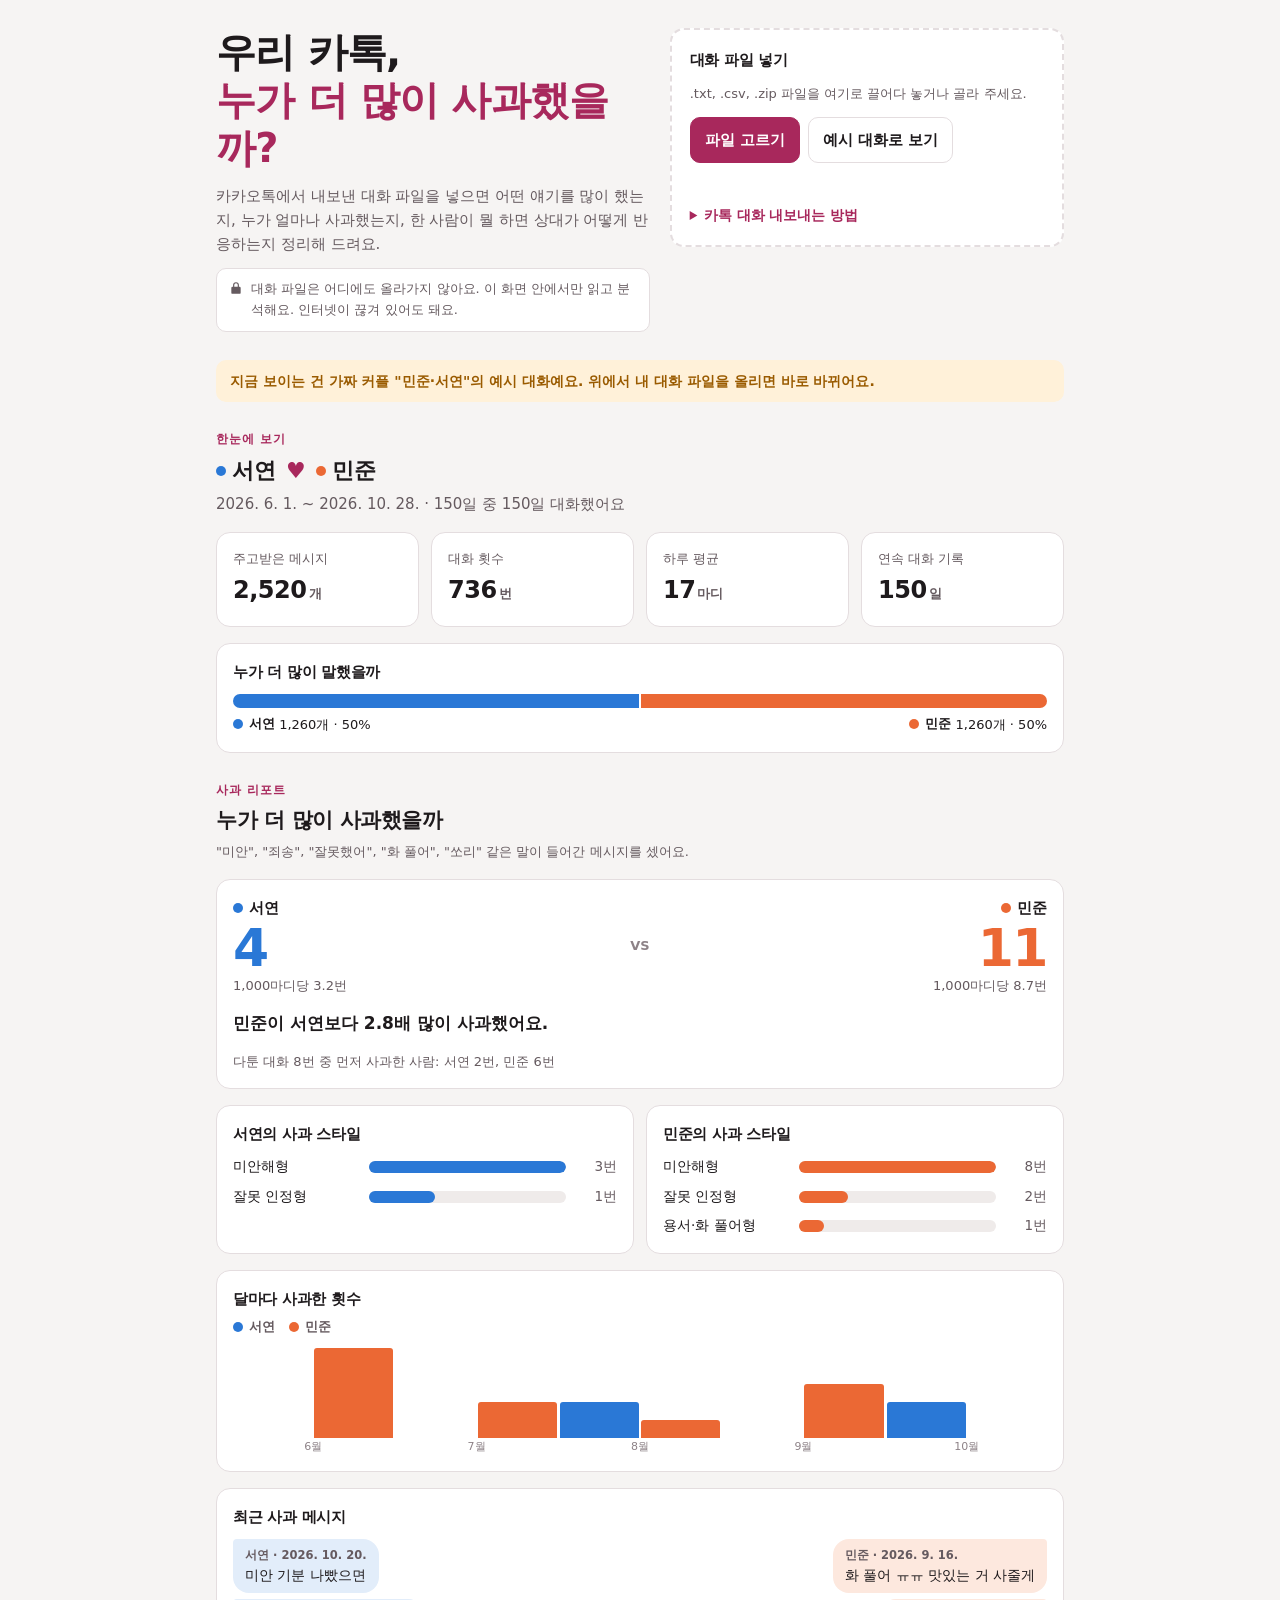
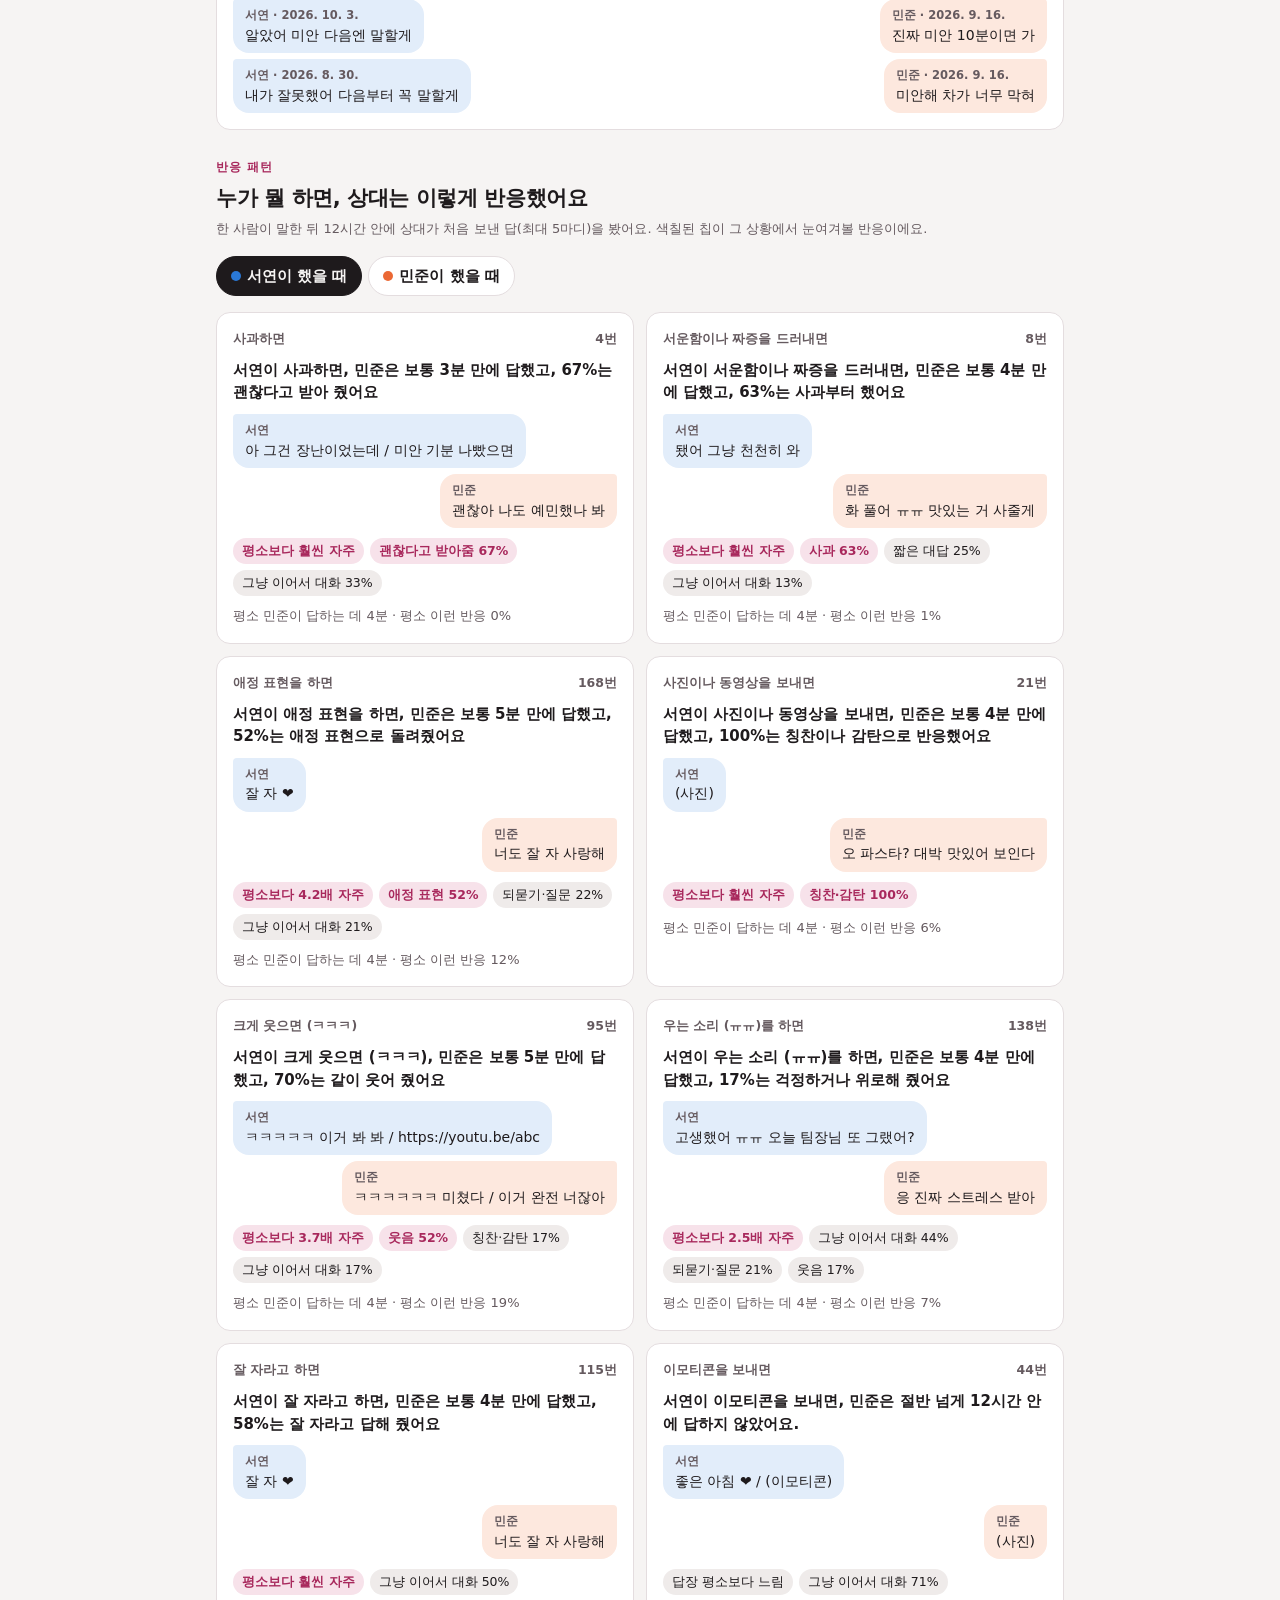
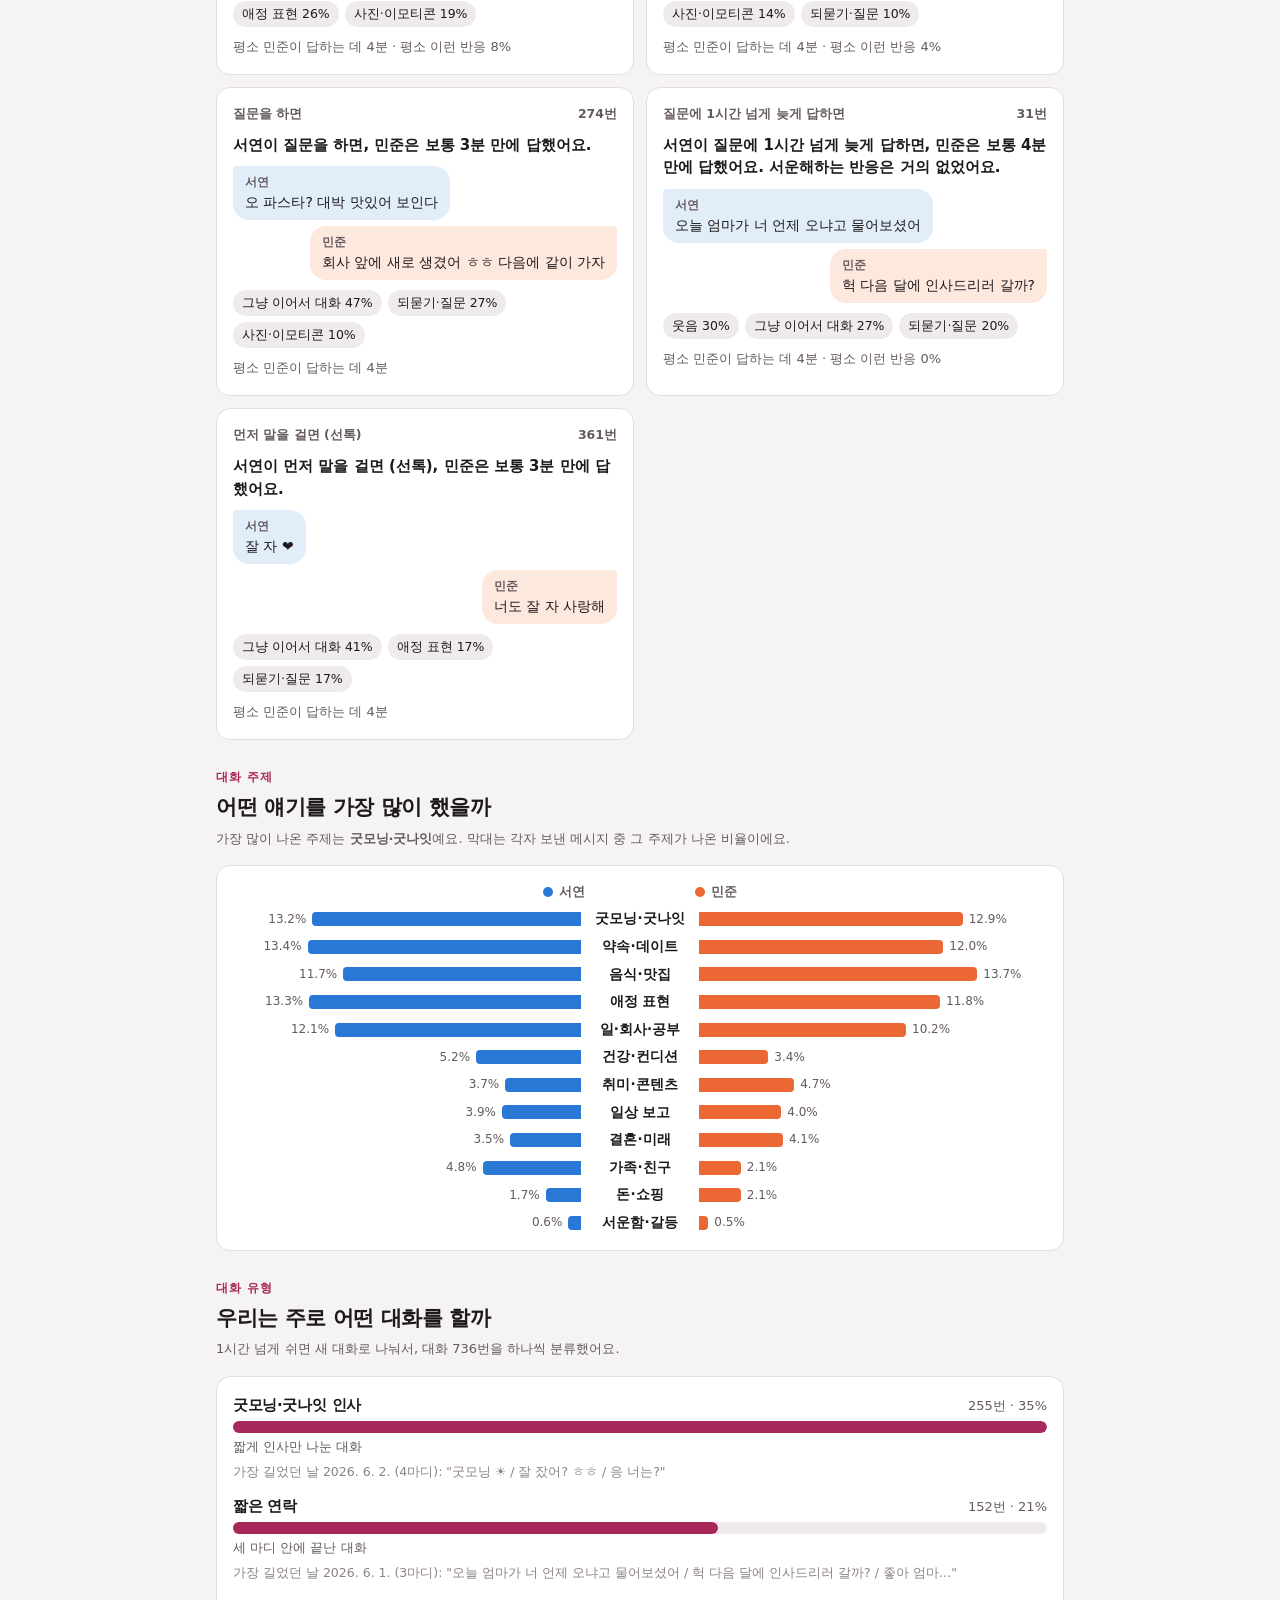
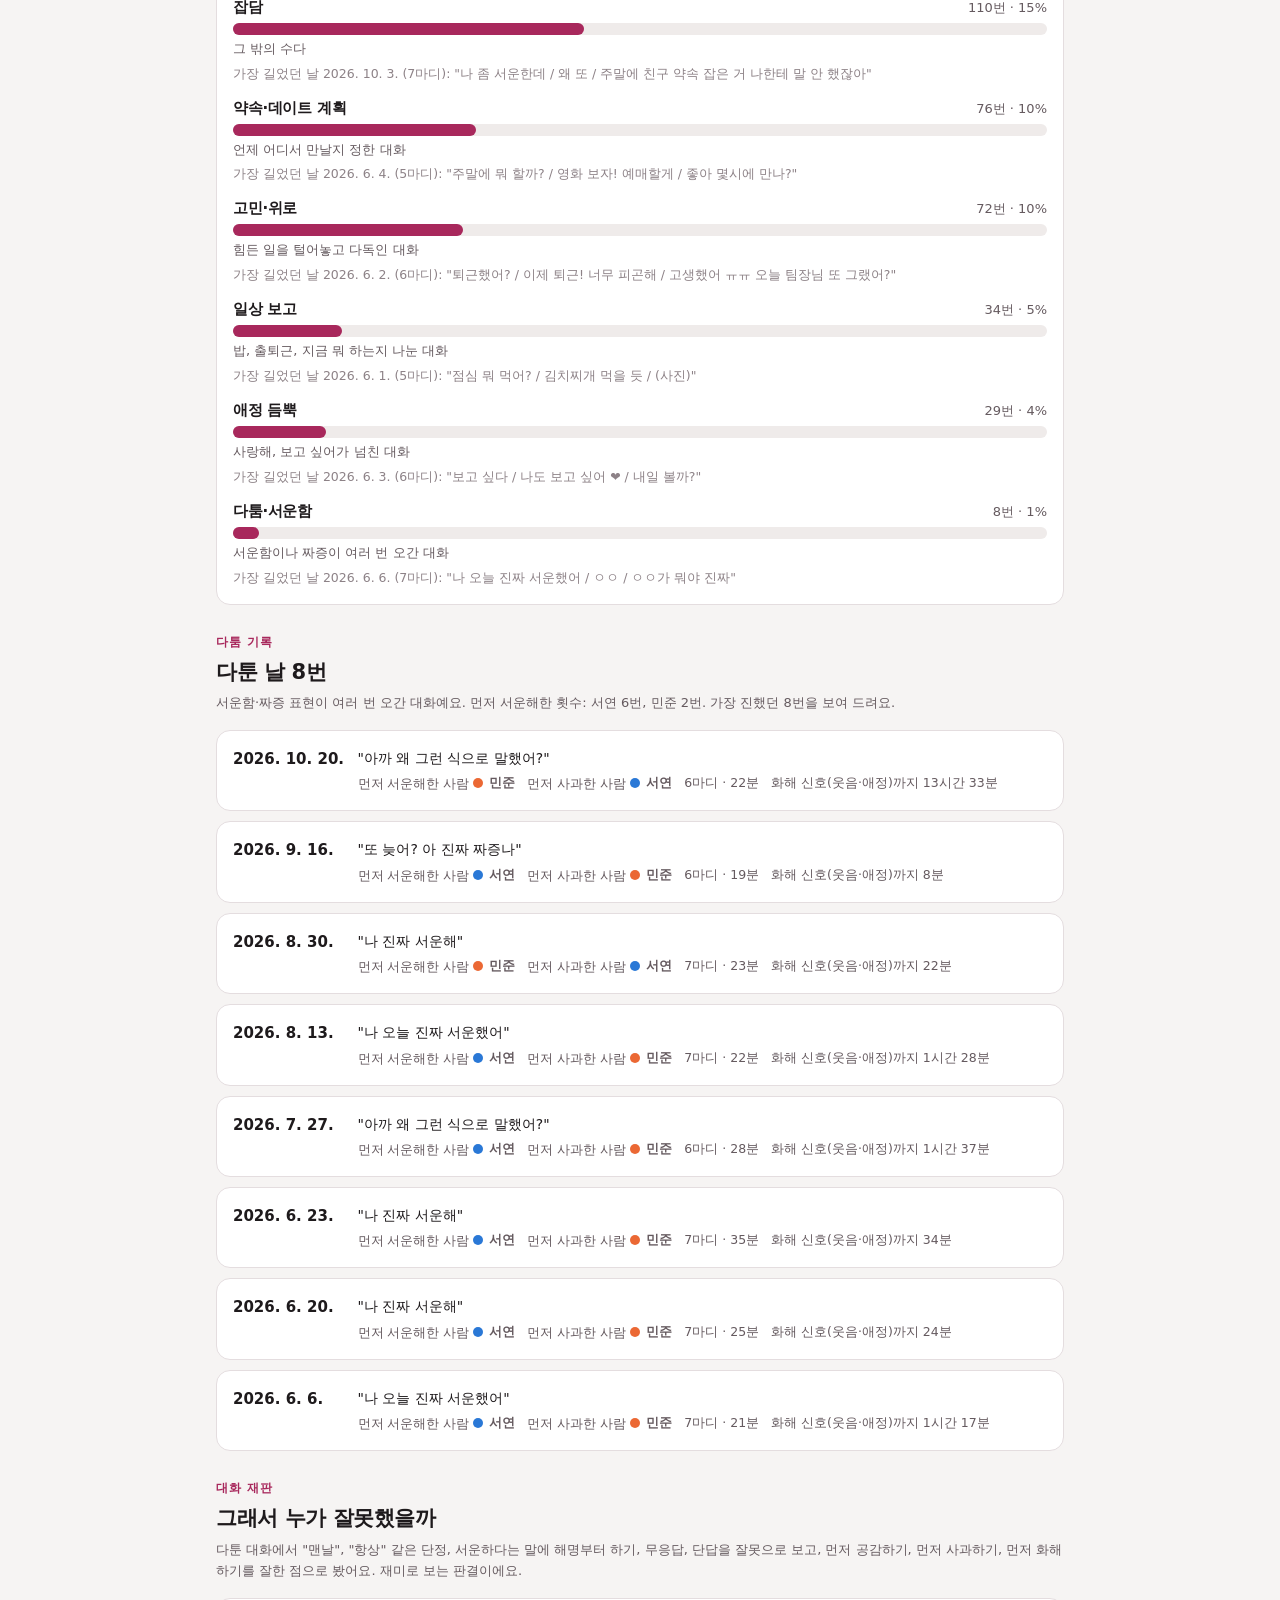
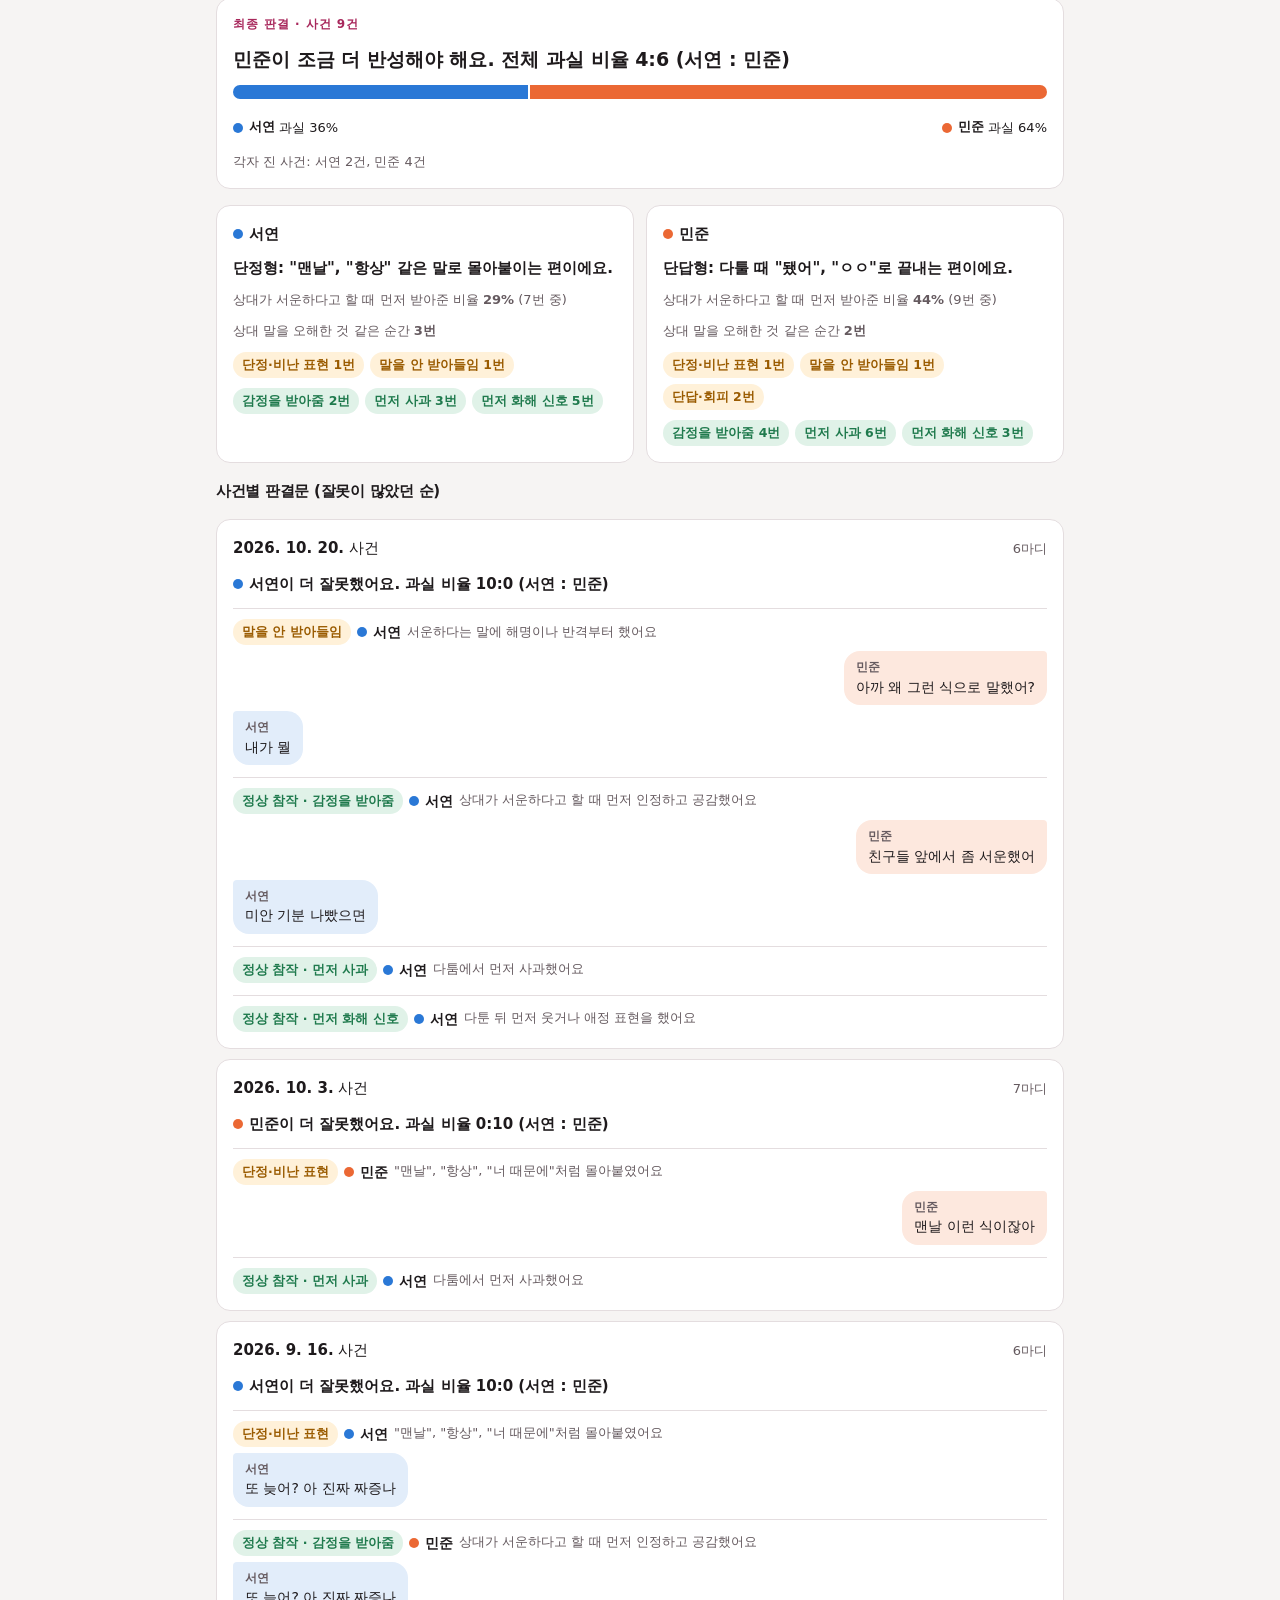
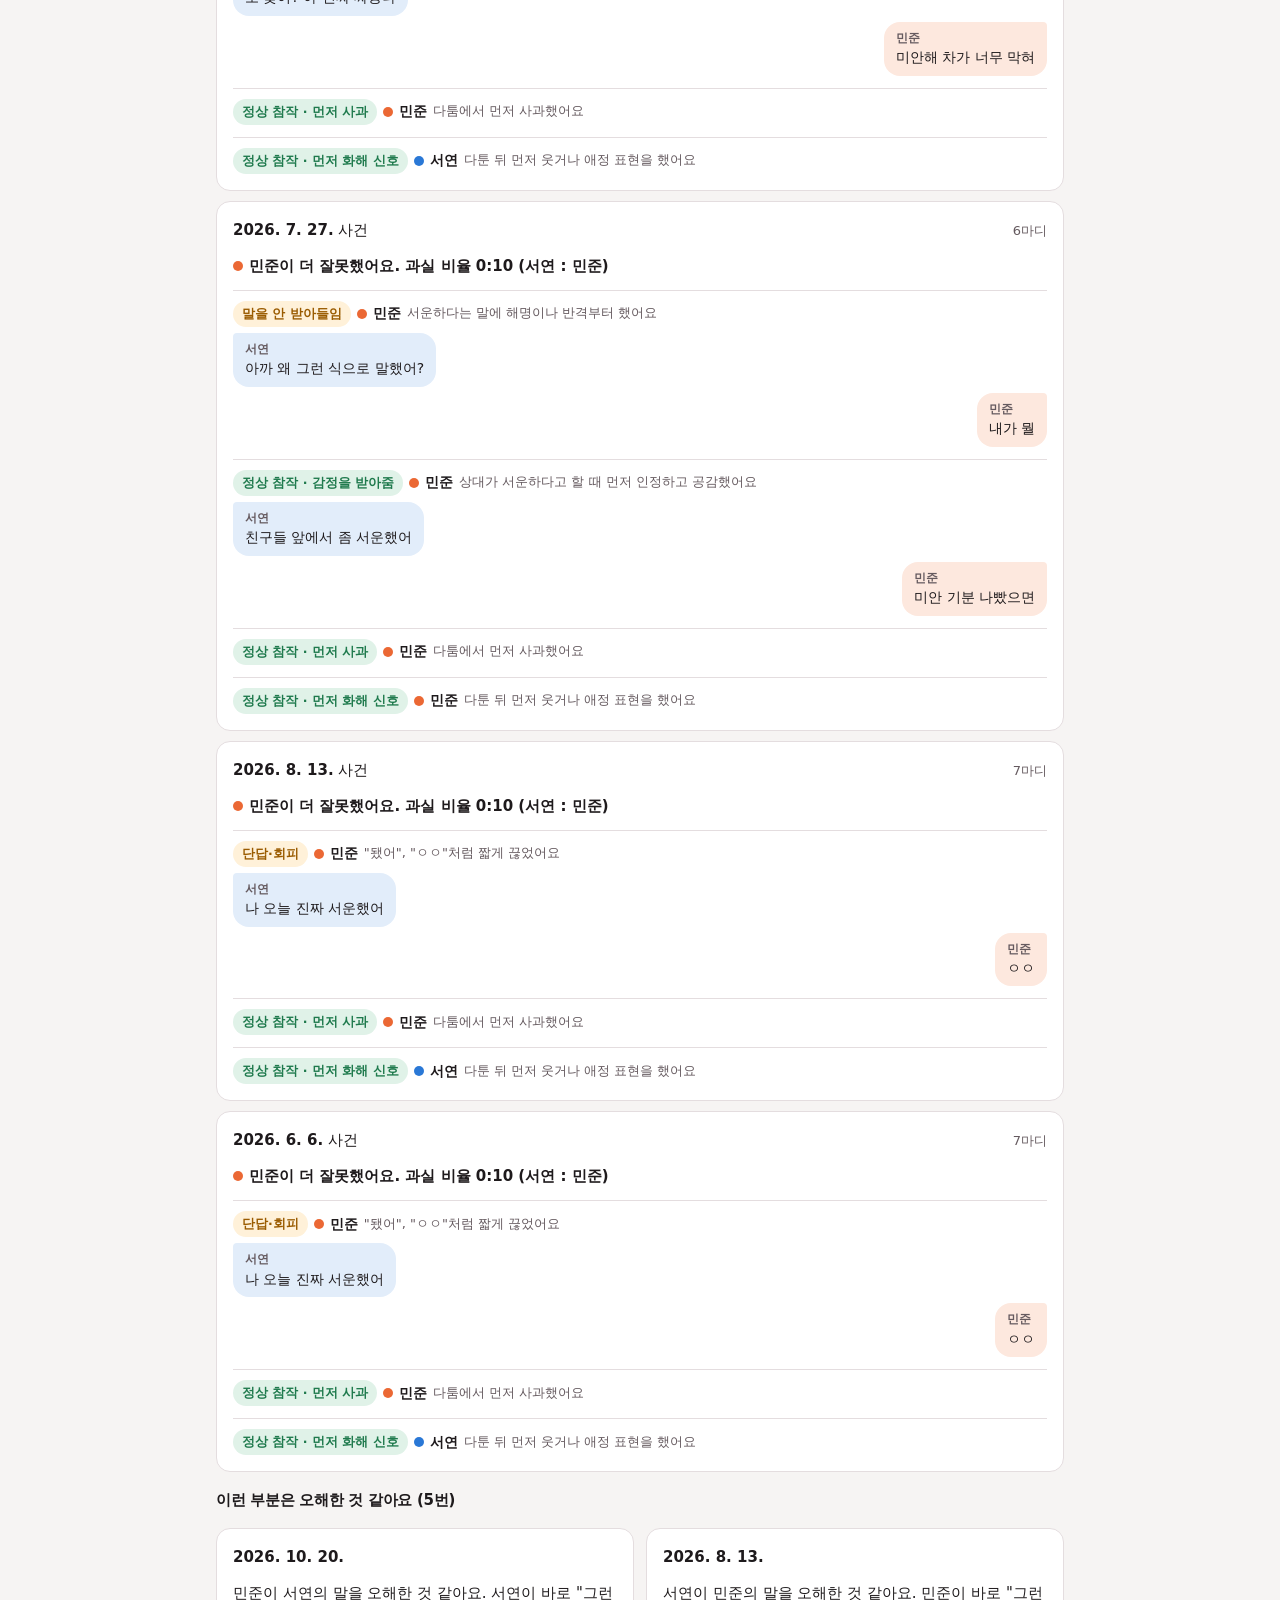
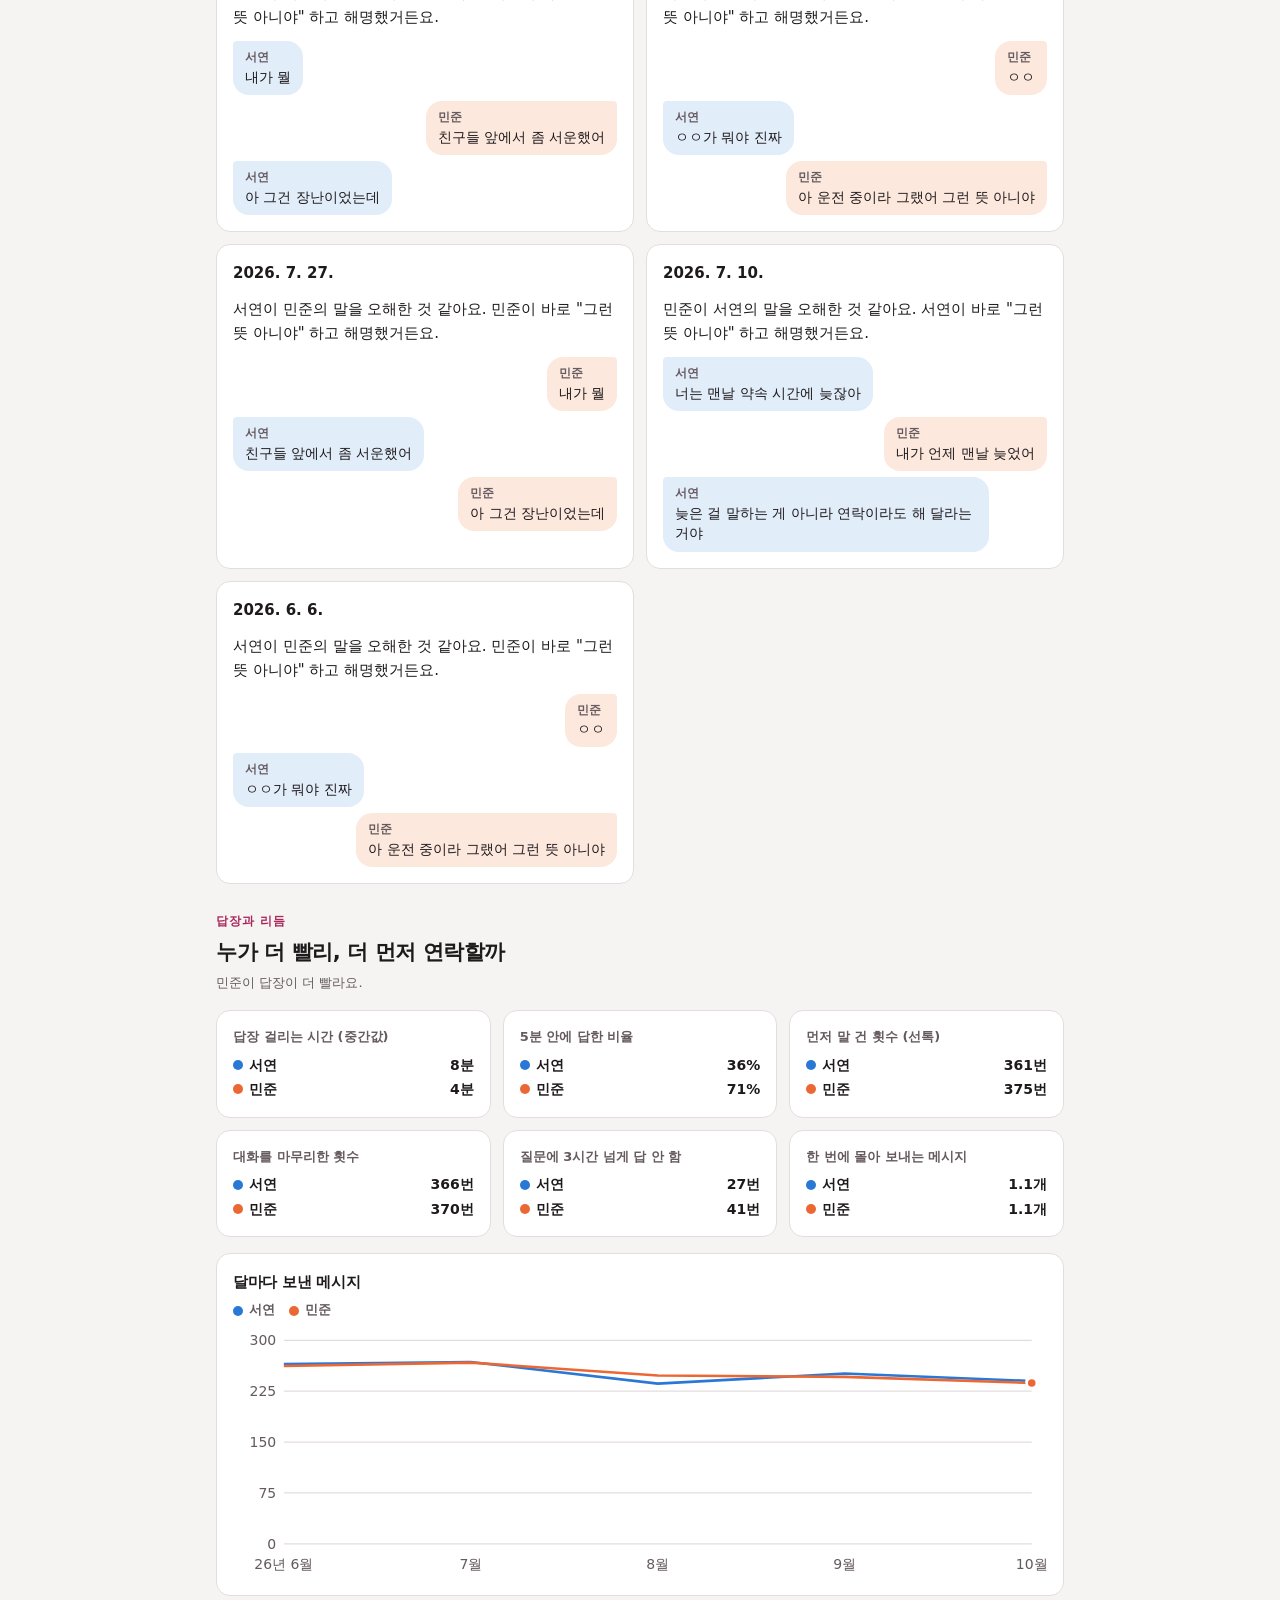
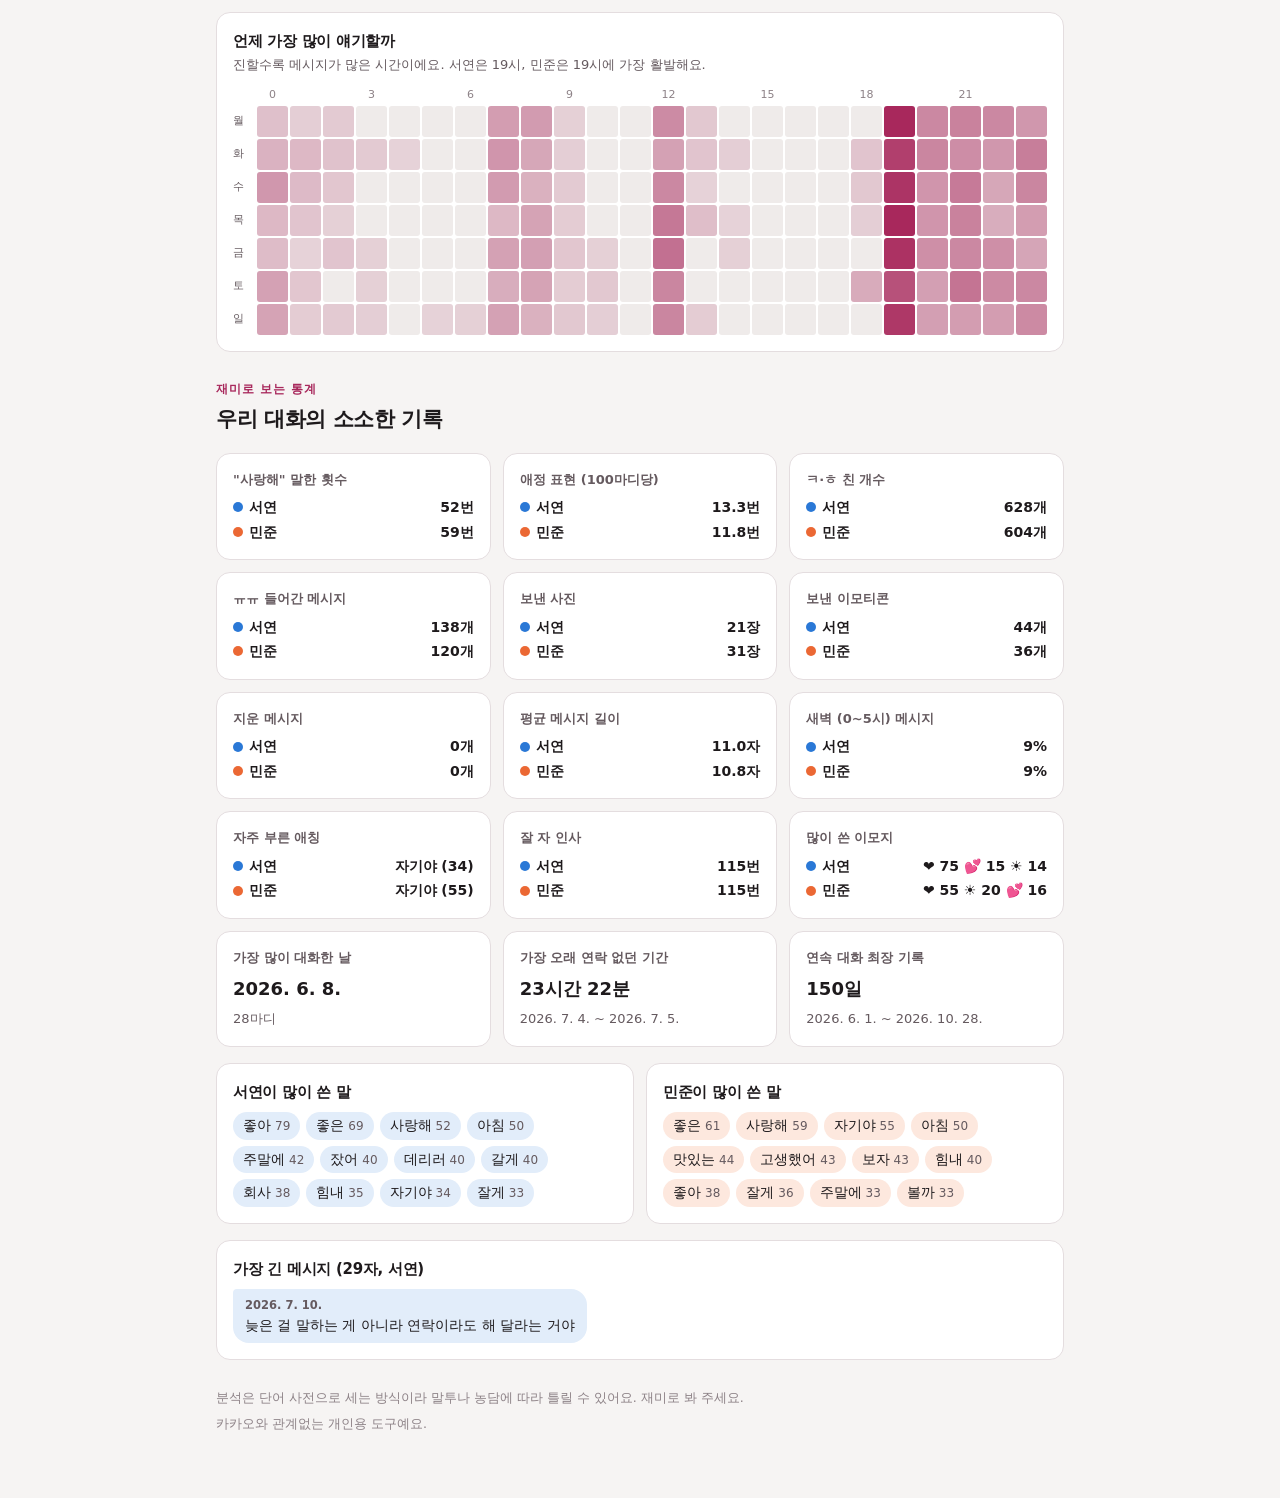
==== commit b703590a: "Add 대화 재판 (chat court) to the KakaoTalk analyzer Each dispute gets a ruling with fault ratio and quo" ====
--- a/kakao-analyzer/index.html
+++ b/kakao-analyzer/index.html
@@ -24,6 +24,8 @@
   --b-soft: #fde8de;
   --warn: #9a5b00;
   --warn-soft: #fff1d9;
+  --good: #1f7a4d;
+  --good-soft: #e0f2e8;
   --body: "Pretendard", "Apple SD Gothic Neo", "Noto Sans KR", "Malgun Gothic", system-ui, sans-serif;
   --num: "SF Pro Rounded", "Pretendard", "Apple SD Gothic Neo", "Noto Sans KR", system-ui, sans-serif;
   --radius: 14px;
@@ -32,13 +34,13 @@
   :root:not([data-theme="light"]) {
     --bg: #141113; --surface: #1d191b; --sunken: #262124; --ink: #f2edef; --muted: #b9adb2; --faint: #8f8489;
     --line: #352e31; --accent: #f07aa5; --accent-soft: #3a1f2b; --a: #3987e5; --a-soft: #172a40;
-    --b: #d95926; --b-soft: #3b2117; --warn: #f0b552; --warn-soft: #3a2a10; color-scheme: dark;
+    --b: #d95926; --b-soft: #3b2117; --warn: #f0b552; --warn-soft: #3a2a10; --good: #6fcf9a; --good-soft: #17301f; color-scheme: dark;
   }
 }
 :root[data-theme="dark"] {
   --bg: #141113; --surface: #1d191b; --sunken: #262124; --ink: #f2edef; --muted: #b9adb2; --faint: #8f8489;
   --line: #352e31; --accent: #f07aa5; --accent-soft: #3a1f2b; --a: #3987e5; --a-soft: #172a40;
-  --b: #d95926; --b-soft: #3b2117; --warn: #f0b552; --warn-soft: #3a2a10; color-scheme: dark;
+  --b: #d95926; --b-soft: #3b2117; --warn: #f0b552; --warn-soft: #3a2a10; --good: #6fcf9a; --good-soft: #17301f; color-scheme: dark;
 }
 
 * { box-sizing: border-box; }
@@ -244,6 +246,19 @@
 }
 @media (prefers-reduced-motion: reduce) { * { transition: none !important; } }
 .report { display: flex; flex-direction: column; gap: 28px; min-width: 0; }
+
+/* court */
+.gavel { display: flex; flex-direction: column; gap: 12px; }
+.gavel .final { font-size: 19px; font-weight: 800; line-height: 1.45; }
+.style { font-weight: 700; }
+.tag { font-size: 12.5px; padding: 3px 9px; border-radius: 999px; white-space: nowrap; font-weight: 700; }
+.tag.bad { background: var(--warn-soft); color: var(--warn); }
+.tag.good { background: var(--good-soft); color: var(--good); }
+.case { display: flex; flex-direction: column; gap: 12px; }
+.case .head { display: flex; justify-content: space-between; gap: 8px; flex-wrap: wrap; align-items: baseline; }
+.case .ruling { font-weight: 800; }
+.count { display: flex; flex-direction: column; gap: 6px; padding-top: 10px; border-top: 1px solid var(--line); }
+.count .line { display: flex; flex-wrap: wrap; gap: 6px; align-items: center; font-size: 14px; }
 </style>
 </head>
 <body>
@@ -300,7 +315,7 @@
     if (u8[0] === 0xff && u8[1] === 0xfe) return new TextDecoder('utf-16le').decode(u8.subarray(2));
     if (u8[0] === 0xfe && u8[1] === 0xff) return new TextDecoder('utf-16be').decode(u8.subarray(2));
     var s = new TextDecoder('utf-8').decode(u8);
-    var bad = (s.slice(0, 20000).match(/�/g) || []).length;
+    var bad = (s.slice(0, 20000).match(/\uFFFD/g) || []).length;
     if (bad > 5) {
       try { return new TextDecoder('euc-kr').decode(u8); } catch (e) { /* utf-8 그대로 */ }
     }
@@ -695,6 +710,188 @@
     }).join(' / ');
     max = max || 60;
     return s.length > max ? s.slice(0, max - 1) + '…' : s;
+  }
+
+  /* ------------------------------------------------------------------ */
+  /* 5-1. 대화 재판 (다툰 대화를 보고 누가 어떤 식으로 말했는지 따져요)       */
+  /* ------------------------------------------------------------------ */
+
+  var C = {
+    blame: /맨날|만날|항상 그|항상 너|늘 그래|또 그러|또 이러|또 그래|또 늦|한 번도|한번도|원래 그래|너 때문|니 때문|너땜에|니땜에|너는 원래|넌 원래|넌 항상|넌 맨날|너는 맨날|너는 항상|어떻게 매번|매번/,
+    defend: /^(아니|아닌데|그게 아니라)|그게 아니라|내가 언제|내가 뭘|내가 뭐 어쨌|왜 그렇게 생각|그럼 너는|너도 그랬|너도 맨날|너는 안 그래|니가 더|네가 더|그러는 너|나도 힘들|나도 바빴|어쩔 수 없|어쩔수없|그건 네가|그건 니가|별것도 아닌|별거 아닌|별거 아니|예민하게|예민해|오버하|그런 거잖아|그런 거라고/,
+    ack: /그랬구나|그랬겠다|속상했겠|서운했겠|기분 나빴겠|섭섭했겠|이해해|이해가 돼|이해돼|그럴 수 있|내가 잘못|미안|맞아 내가|네 말이 맞|니 말이 맞|듣고 보니|생각이 짧|신경 못 써|그런 뜻이었구나/,
+    dismiss: /^(몰라|됐어|그래서|어쩌라고|알아서 해|맘대로 해|그만해|그만하자|ㅇㅇ|응|ㅇ|그래|알겠어|어|헐|ㅡㅡ)[.!~ ]*$/,
+    clarify: /그런 뜻|그런 의미|오해|잘못 이해|잘못 알아|그 말이 아니|그런 말이 아니|말하는 게 아니|말하는 거 아니|내 말은|내 말 뜻은|장난이었|농담이었|그런 거 아니|그런게 아니|그런 게 아니|그런 의도/,
+    realize: /(뜻|의미|말|거)이었구나|그런 뜻이구나|그런 거구나|오해했|잘못 알았|잘못 들었/,
+    feeling: /서운|속상|섭섭|기분 나빴|기분이 나빴|기분 나빠|상처|슬펐|슬퍼|외로|불안|화났|화가 나|짜증|실망/
+  };
+
+  var CHARGES = {
+    blame: { name: '단정·비난 표현', desc: '"맨날", "항상", "너 때문에"처럼 몰아붙였어요', pts: 2 },
+    defend: { name: '말을 안 받아들임', desc: '서운하다는 말에 해명이나 반격부터 했어요', pts: 2 },
+    ghost: { name: '감정 표현에 무응답', desc: '서운하다는 말에 1시간 넘게 답이 없었어요', pts: 2 },
+    dismiss: { name: '단답·회피', desc: '"됐어", "ㅇㅇ"처럼 짧게 끊었어요', pts: 1.5 },
+    burst: { name: '몰아치기', desc: '화난 메시지를 한 번에 여러 개 쏟아냈어요', pts: 1 }
+  };
+  var MERITS = {
+    ack: { name: '감정을 받아줌', desc: '상대가 서운하다고 할 때 먼저 인정하고 공감했어요', pts: 1.5 },
+    apologyFirst: { name: '먼저 사과', desc: '다툼에서 먼저 사과했어요', pts: 1 },
+    makeup: { name: '먼저 화해 신호', desc: '다툰 뒤 먼저 웃거나 애정 표현을 했어요', pts: 1 }
+  };
+  var STYLE = {
+    blame: '단정형: "맨날", "항상" 같은 말로 몰아붙이는 편이에요.',
+    defend: '방어형: 서운하다는 말에 해명부터 하는 편이에요.',
+    ghost: '잠수형: 서운하다는 말에 답이 늦거나 없는 편이에요.',
+    dismiss: '단답형: 다툴 때 "됐어", "ㅇㅇ"로 끝내는 편이에요.',
+    burst: '몰아치기형: 화가 나면 메시지를 한꺼번에 쏟아내는 편이에요.',
+    none: '모범형: 다툼에서 지적할 점이 거의 없어요.'
+  };
+
+  function turnText(t) { return t.msgs.map(function (m) { return String(m.body || '').toLowerCase(); }).join('\n'); }
+  function pickMsg(t, re) {
+    for (var i = 0; i < t.msgs.length; i++) if (re.test(String(t.msgs[i].body || '').toLowerCase())) return t.msgs[i];
+    return t.msgs[0];
+  }
+  function q(m) {
+    var s = m.kind === 'photo' ? '(사진)' : m.kind === 'emoticon' ? '(이모티콘)' : String(m.text).replace(/\s+/g, ' ').trim();
+    return { who: m.who, text: s.length > 70 ? s.slice(0, 69) + '…' : s, ts: m.ts };
+  }
+  function ratioText(a, b) {
+    var t = a + b; if (!t) return '5:5';
+    var x = Math.round(a / t * 10); return x + ':' + (10 - x);
+  }
+
+  function courtOf(A, B, sessions, turns, fights) {
+    var byS = {};
+    turns.forEach(function (t, i) { t.ti = i; (byS[t.s] = byS[t.s] || []).push(t); });
+    var tally = {}; [A, B].forEach(function (w) { tally[w] = { charges: {}, merits: {}, score: 0, merit: 0, feelingsHeard: 0, acked: 0, cases: 0, lost: 0, misread: 0 }; });
+    var cases = [];
+    // 재판할 사건: 다툼으로 분류된 대화 + 서운함이 나오고 비난·방어·사과가 오간 대화
+    var fightSessions = sessions.map(function (s, i) { return [s, i]; }).filter(function (x) {
+      var s = x[0];
+      if (s.type === 'fight') return true;
+      var feel = false, heat = false;
+      s.msgs.forEach(function (m) {
+        var b = String(m.body || '').toLowerCase();
+        if (m.f.neg || C.feeling.test(b)) feel = true;
+        if (m.f.apology || C.blame.test(b) || C.defend.test(b)) heat = true;
+      });
+      return feel && heat;
+    });
+    var fightByTs = {};
+    fights.forEach(function (f) { fightByTs[f.ts] = f; });
+
+    fightSessions.forEach(function (pair, fi) {
+      var s = pair[0], ts = byS[pair[1]] || [];
+      var items = [];
+      function add(kind, who, quotes, isMerit) {
+        var def = isMerit ? MERITS[kind] : CHARGES[kind];
+        var exist = items.filter(function (x) { return x.kind === kind && x.who === who; })[0];
+        if (exist) { exist.count++; return; }
+        items.push({ kind: kind, who: who, merit: !!isMerit, name: def.name, desc: def.desc, pts: def.pts, count: 1, quotes: quotes });
+      }
+      var apologized = false;
+      ts.forEach(function (t) {
+        var X = t.who, Y = X === A ? B : A, txt = turnText(t);
+        if (C.blame.test(txt)) add('blame', X, [q(pickMsg(t, C.blame))]);
+        var negMsgs = t.msgs.filter(function (m) { return m.f.neg; }).length;
+        if (t.msgs.length >= 4 && negMsgs >= 2) add('burst', X, [q(t.msgs[0]), q(t.msgs[t.msgs.length - 1])]);
+        if (!apologized && t.of.apology) { apologized = true; add('apologyFirst', X, [], true); }
+        if (C.feeling.test(txt) || t.of.neg) {
+          var said = pickMsg(t, C.feeling.test(txt) ? C.feeling : R.neg);
+          var next = turns[t.ti + 1];
+          tally[Y].feelingsHeard++;
+          if (!next || next.who !== Y || next.start - t.end > HOUR) {
+            add('ghost', Y, [q(said)]);
+            return;
+          }
+          var rt = turnText(next);
+          var headTxt = next.msgs.slice(0, 3).map(function (m) { return String(m.body || '').toLowerCase(); }).join('\n');
+          if (C.ack.test(headTxt)) { tally[Y].acked++; add('ack', Y, [q(said), q(pickMsg(next, C.ack))], true); }
+          else if (C.defend.test(headTxt)) add('defend', Y, [q(said), q(pickMsg(next, C.defend))]);
+          else if (next.msgs.every(function (m) { return C.dismiss.test(String(m.body || '').trim()); }) && rt.length) add('dismiss', Y, [q(said), q(next.msgs[0])]);
+        }
+      });
+      var f = fightByTs[s.start];
+      if (f && f.makeupBy) add('makeup', f.makeupBy, [], true);
+
+      var score = {}; score[A] = 0; score[B] = 0;
+      var merit = {}; merit[A] = 0; merit[B] = 0;
+      items.forEach(function (it) {
+        var w = it.pts * Math.min(it.count, 3);
+        if (it.merit) { merit[it.who] += w; tally[it.who].merits[it.kind] = (tally[it.who].merits[it.kind] || 0) + it.count; }
+        else { score[it.who] += w; tally[it.who].charges[it.kind] = (tally[it.who].charges[it.kind] || 0) + it.count; }
+      });
+      // 과실 비율은 잘못한 점만으로 매기고, 잘한 점은 "정상 참작"으로 따로 보여 줘요
+      tally[A].score += score[A]; tally[B].score += score[B];
+      tally[A].merit += merit[A]; tally[B].merit += merit[B];
+      tally[A].cases++; tally[B].cases++;
+      var verdict, guilty = null, tot = score[A] + score[B];
+      if (tot === 0) verdict = '둘 다 잘못한 말이 없는 가벼운 다툼이에요. 무죄!';
+      else {
+        var shareA = score[A] / tot;
+        if (shareA > 0.35 && shareA < 0.65) verdict = '쌍방 과실이에요. 과실 비율 ' + ratioText(score[A], score[B]) + ' (' + A + ' : ' + B + ')';
+        else {
+          guilty = shareA >= 0.65 ? A : B;
+          tally[guilty].lost++;
+          verdict = josa(guilty, '이', '가') + ' 더 잘못했어요. 과실 비율 ' + ratioText(score[A], score[B]) + ' (' + A + ' : ' + B + ')';
+        }
+      }
+      items.sort(function (x, y) { return (x.merit - y.merit) || (y.pts * y.count - x.pts * x.count); });
+      cases.push({ ts: s.start, len: s.msgs.length, opening: q(s.msgs[0]), verdict: verdict, guilty: guilty, score: score, merit: merit, items: items, weight: tot });
+    });
+
+    // 오해 신호: "그런 뜻 아니야", "내 말은" 같은 해명이 나온 곳 (다툼이 아니어도 봐요)
+    var misreads = [], seen = {};
+    turns.forEach(function (t, i) {
+      var prev = turns[i - 1];
+      if (!prev || prev.who === t.who || prev.s !== t.s) return;
+      var txt = turnText(t), before = turns[i - 2] && turns[i - 2].who === t.who && turns[i - 2].s === t.s ? turns[i - 2] : null;
+      var rec;
+      if (C.realize.test(txt)) {
+        // "아 그런 뜻이었구나" → 말한 사람(t)이 상대(prev)의 말을 오해했다가 알아들음
+        rec = { ts: t.start, speaker: prev.who, misreadBy: t.who, realized: true,
+          original: before ? q(before.msgs[before.msgs.length - 1]) : null, reaction: q(prev.msgs[0]), clarify: q(pickMsg(t, C.realize)) };
+      } else if (C.clarify.test(txt)) {
+        // "그런 뜻 아니야" → 상대(prev)가 말한 사람(t)의 말을 오해함
+        rec = { ts: t.start, speaker: t.who, misreadBy: prev.who, realized: false,
+          original: before ? q(before.msgs[before.msgs.length - 1]) : null, reaction: q(prev.msgs[0]), clarify: q(pickMsg(t, C.clarify)) };
+      } else return;
+      var key = t.s + '|' + rec.misreadBy;
+      if (seen[key]) return;
+      seen[key] = 1;
+      tally[rec.misreadBy].misread++;
+      misreads.push(rec);
+    });
+
+    var people = [A, B].map(function (w) {
+      var T = tally[w];
+      var top = Object.keys(T.charges).sort(function (x, y) { return T.charges[y] * CHARGES[y].pts - T.charges[x] * CHARGES[x].pts; })[0];
+      var charges = Object.keys(CHARGES).map(function (k) { return { kind: k, name: CHARGES[k].name, count: T.charges[k] || 0 }; });
+      var merits = Object.keys(MERITS).map(function (k) { return { kind: k, name: MERITS[k].name, count: T.merits[k] || 0 }; });
+      return {
+        name: w, score: T.score, merit: T.merit, lost: T.lost, misread: T.misread,
+        ackRate: T.feelingsHeard ? T.acked / T.feelingsHeard : null, feelingsHeard: T.feelingsHeard,
+        style: STYLE[top || 'none'], styleKind: top || 'none', charges: charges, merits: merits
+      };
+    });
+    var pa = people[0], pb = people[1], overall;
+    if (!cases.length) overall = '다툰 대화가 없어서 재판할 사건이 없어요.';
+    else if (pa.score + pb.score === 0) overall = '사건 ' + cases.length + '건 모두 큰 잘못이 없었어요. 둘 다 무죄예요.';
+    else {
+      var ratio = ratioText(pa.score, pb.score);
+      if (Math.abs(pa.score - pb.score) / (pa.score + pb.score) < 0.2) overall = '쌍방 과실이에요. 전체 과실 비율 ' + ratio + ' (' + A + ' : ' + B + ')';
+      else {
+        var g = pa.score > pb.score ? pa : pb;
+        overall = josa(g.name, '이', '가') + ' 조금 더 반성해야 해요. 전체 과실 비율 ' + ratio + ' (' + A + ' : ' + B + ')';
+      }
+    }
+    cases.sort(function (x, y) { return y.weight - x.weight || y.ts - x.ts; });
+    return {
+      overall: overall, people: people, cases: cases.slice(0, 6), caseCount: cases.length,
+      misreads: misreads.slice(-6).reverse(), misreadCount: misreads.length,
+      charges: CHARGES, merits: MERITS
+    };
   }
 
   function analyze(parsed, A, B) {
@@ -1056,7 +1253,8 @@
       streak: streak, silence: silence,
       monthly: monthly, heat: heat,
       sessions: sessions.length, sessionTypes: sessionTypes,
-      fights: fights, topics: topics, patterns: patterns
+      fights: fights, topics: topics, patterns: patterns,
+      court: courtOf(A, B, sessions, turns, fights)
     };
   }
 
@@ -1095,6 +1293,9 @@
         [['B', '졸려 ㅠㅠ 먼저 잘게'], ['A', '굿나잇 자기야']]],
       fight: [[['B', '왜 이렇게 연락이 없어?'], ['B', '나 진짜 서운해'], ['A', '미안해 ㅠㅠ 회의가 너무 길었어'], ['B', '그래도 한 마디는 할 수 있잖아'], ['A', '내가 잘못했어 다음부터 꼭 말할게'], ['B', '알았어 이번만 봐준다'], ['A', '사랑해 ❤️']],
         [['A', '아까 왜 그런 식으로 말했어?'], ['B', '내가 뭘'], ['A', '친구들 앞에서 좀 서운했어'], ['B', '아 그건 장난이었는데'], ['B', '미안 기분 나빴으면'], ['A', '괜찮아 나도 예민했나 봐']],
+        [['B', '너는 맨날 약속 시간에 늦잖아'], ['A', '내가 언제 맨날 늦었어'], ['A', '지난주는 차가 막혀서 그런 거잖아'], ['B', '늦은 걸 말하는 게 아니라 연락이라도 해 달라는 거야'], ['A', '아 그런 뜻이었구나 미안해'], ['B', '응 다음부턴 꼭 말해 줘']],
+        [['B', '나 오늘 진짜 서운했어'], ['A', 'ㅇㅇ'], ['B', 'ㅇㅇ가 뭐야 진짜'], ['A', '아 운전 중이라 그랬어 그런 뜻 아니야'], ['A', '미안해 왜 서운했어?'], ['B', '친구들 앞에서 나 놀린 거'], ['A', '그랬구나 그건 내가 생각이 짧았어']],
+        [['A', '나 좀 서운한데'], ['B', '왜 또'], ['A', '주말에 친구 약속 잡은 거 나한테 말 안 했잖아'], ['B', '그게 별거 아닌데 예민하게 굴어'], ['A', '별거 아닌 게 아니라 나는 말해 줬으면 좋겠어'], ['A', '맨날 이런 식이잖아'], ['B', '알았어 미안 다음엔 말할게']],
         [['B', '또 늦어? 아 진짜 짜증나'], ['A', '미안해 차가 너무 막혀'], ['A', '진짜 미안 10분이면 가'], ['B', '됐어 그냥 천천히 와'], ['A', '화 풀어 ㅠㅠ 맛있는 거 사줄게'], ['B', 'ㅋㅋ 알았어']]]
     };
     var t0 = new Date(2026, 5, 1).getTime();
@@ -1209,6 +1410,7 @@
     html.push(secTopics(r, A, B));
     html.push(secTypes(r));
     html.push(secFights(r, A, B));
+    html.push(secCourt(r, A, B));
     html.push(secRhythm(r, A, B));
     html.push(secFun(r, A, B));
 
@@ -1358,6 +1560,51 @@
     return '<section class="sec" id="fights"><header><span class="eyebrow">다툼 기록</span><h2>다툰 날 ' + r.fights.length + '번</h2>' +
       '<p class="muted small">서운함·짜증 표현이 여러 번 오간 대화예요. 먼저 서운해한 횟수: ' + esc(A.name) + ' ' + upA + '번, ' + esc(B.name) + ' ' + upB + '번. 가장 진했던 ' + list.length + '번을 보여 드려요.</p></header>' +
       '<div class="fights">' + rows + '</div></section>';
+  }
+
+  function secCourt(r, A, B) {
+    var c = r.court;
+    var cls = function (n) { return n === A.name ? 'a' : 'b'; };
+    var bub = function (q) { return '<div class="bub ' + cls(q.who) + '"><span class="by">' + esc(q.who) + '</span>' + esc(q.text) + '</div>'; };
+    var head = '<header><span class="eyebrow">대화 재판</span><h2>그래서 누가 잘못했을까</h2>' +
+      '<p class="muted small">다툰 대화에서 "맨날", "항상" 같은 단정, 서운하다는 말에 해명부터 하기, 무응답, 단답을 잘못으로 보고, 먼저 공감하기, 먼저 사과하기, 먼저 화해하기를 잘한 점으로 봤어요. 재미로 보는 판결이에요.</p></header>';
+    if (!c.caseCount && !c.misreadCount) return '<section class="sec" id="court">' + head + '<div class="card"><p>재판할 다툼이 없어요. 사이좋은 커플이네요.</p></div></section>';
+    var pa = c.people[0], pb = c.people[1], tot = pa.score + pb.score;
+    var bar = tot ? '<div class="split" role="img" aria-label="과실 비율"><span class="a" style="width:' + (pa.score / tot * 100) + '%" data-tip="' + esc(pa.name) + ' 과실 점수 ' + pa.score + '"></span><span class="b" style="width:' + (pb.score / tot * 100) + '%" data-tip="' + esc(pb.name) + ' 과실 점수 ' + pb.score + '"></span></div>' +
+      '<div class="splitlab"><span>' + who(pa.name, 'a') + ' 과실 ' + Math.round(pa.score / tot * 100) + '%</span><span>' + who(pb.name, 'b') + ' 과실 ' + Math.round(pb.score / tot * 100) + '%</span></div>' : '';
+    var finalCard = '<div class="card gavel"><span class="eyebrow">최종 판결 · 사건 ' + c.caseCount + '건</span><p class="final">' + esc(c.overall) + '</p>' + bar +
+      '<p class="muted small">각자 진 사건: ' + esc(pa.name) + ' ' + pa.lost + '건, ' + esc(pb.name) + ' ' + pb.lost + '건</p></div>';
+
+    function person(p, k) {
+      var bad = p.charges.filter(function (x) { return x.count; }).map(function (x) { return '<span class="tag bad">' + esc(x.name) + ' ' + x.count + '번</span>'; }).join('');
+      var good = p.merits.filter(function (x) { return x.count; }).map(function (x) { return '<span class="tag good">' + esc(x.name) + ' ' + x.count + '번</span>'; }).join('');
+      return '<div class="card" style="display:flex;flex-direction:column;gap:10px">' + who(p.name, k) +
+        '<p class="style">' + esc(p.style) + '</p>' +
+        (p.ackRate !== null ? '<p class="small muted">상대가 서운하다고 할 때 먼저 받아준 비율 <b>' + pct(p.ackRate) + '</b> (' + p.feelingsHeard + '번 중)</p>' : '') +
+        (p.misread ? '<p class="small muted">상대 말을 오해한 것 같은 순간 <b>' + p.misread + '번</b></p>' : '') +
+        (bad ? '<div class="chips">' + bad + '</div>' : '') + (good ? '<div class="chips">' + good + '</div>' : '') + '</div>';
+    }
+
+    var cases = c.cases.map(function (cs) {
+      var lines = cs.items.map(function (it) {
+        return '<div class="count"><div class="line"><span class="tag ' + (it.merit ? 'good' : 'bad') + '">' + (it.merit ? '정상 참작 · ' : '') + esc(it.name) + (it.count > 1 ? ' ×' + it.count : '') + '</span>' + who(it.who, cls(it.who)) + '<span class="muted small">' + esc(it.desc) + '</span></div>' +
+          (it.quotes.length ? '<div class="bubbles">' + it.quotes.map(bub).join('') + '</div>' : '') + '</div>';
+      }).join('');
+      return '<div class="card case"><div class="head"><span class="d num"><b>' + d(cs.ts) + '</b> 사건</span><span class="muted small">' + num(cs.len) + '마디</span></div>' +
+        '<p class="ruling">' + (cs.guilty ? '<span class="dot ' + cls(cs.guilty) + '" style="display:inline-block;margin-right:6px"></span>' : '') + esc(cs.verdict) + '</p>' + lines + '</div>';
+    }).join('');
+
+    var mis = c.misreads.map(function (m) {
+      return '<div class="card case"><div class="head"><span><b>' + d(m.ts) + '</b></span></div>' +
+        '<p>' + J(m.misreadBy, '이', '가') + ' ' + esc(m.speaker) + '의 말을 오해한 것 같아요. ' + (m.realized ? J(m.misreadBy, '이', '가') + ' 나중에 "그런 뜻이었구나" 하고 알아들었어요.' : J(m.speaker, '이', '가') + ' 바로 "그런 뜻 아니야" 하고 해명했거든요.') + '</p>' +
+        '<div class="bubbles">' + (m.original ? bub(m.original) : '') + bub(m.reaction) + bub(m.clarify) + '</div></div>';
+    }).join('');
+
+    return '<section class="sec" id="court">' + head + finalCard +
+      '<div class="grid2">' + person(pa, 'a') + person(pb, 'b') + '</div>' +
+      (cases ? '<h3>사건별 판결문 (잘못이 많았던 순)</h3><div class="fights">' + cases + '</div>' : '') +
+      (mis ? '<h3>이런 부분은 오해한 것 같아요 (' + c.misreadCount + '번)</h3><div class="pgrid">' + mis + '</div>' : '') +
+      '</section>';
   }
 
   function lineChart(r, A, B) {
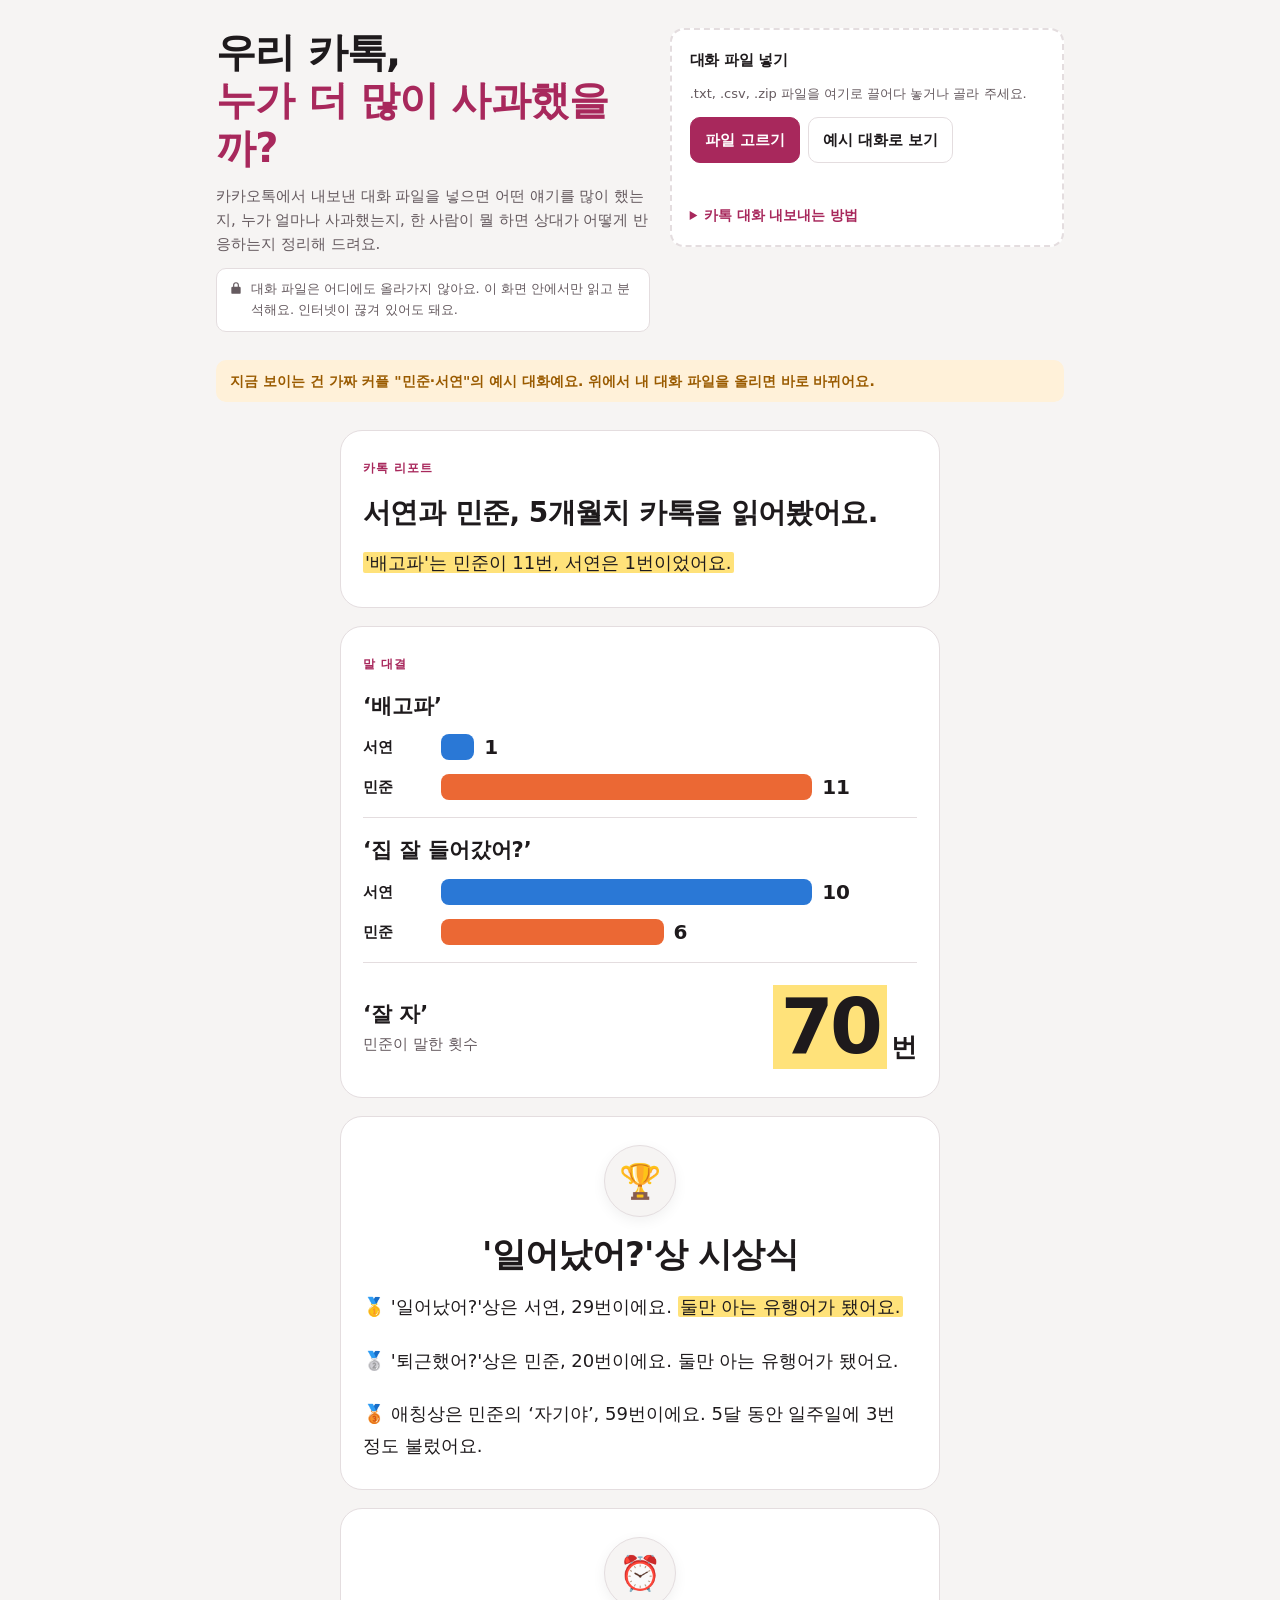
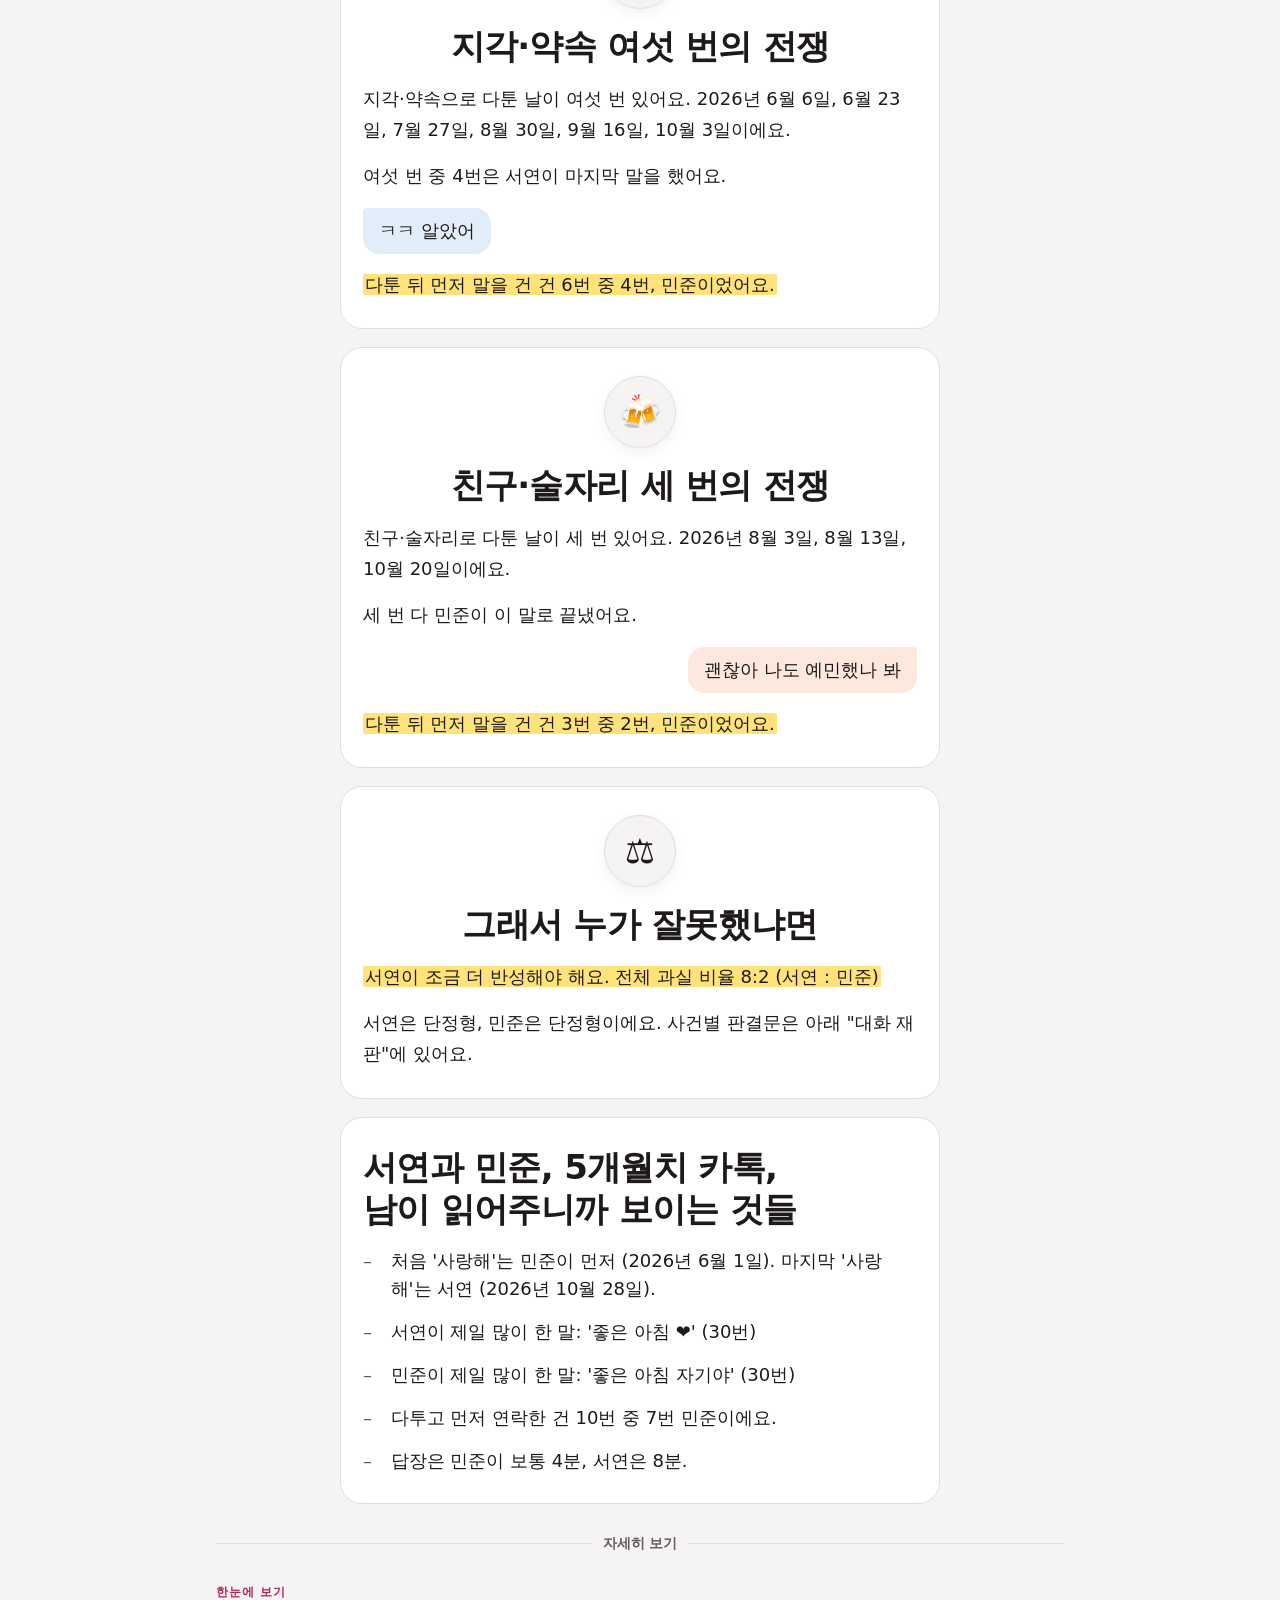
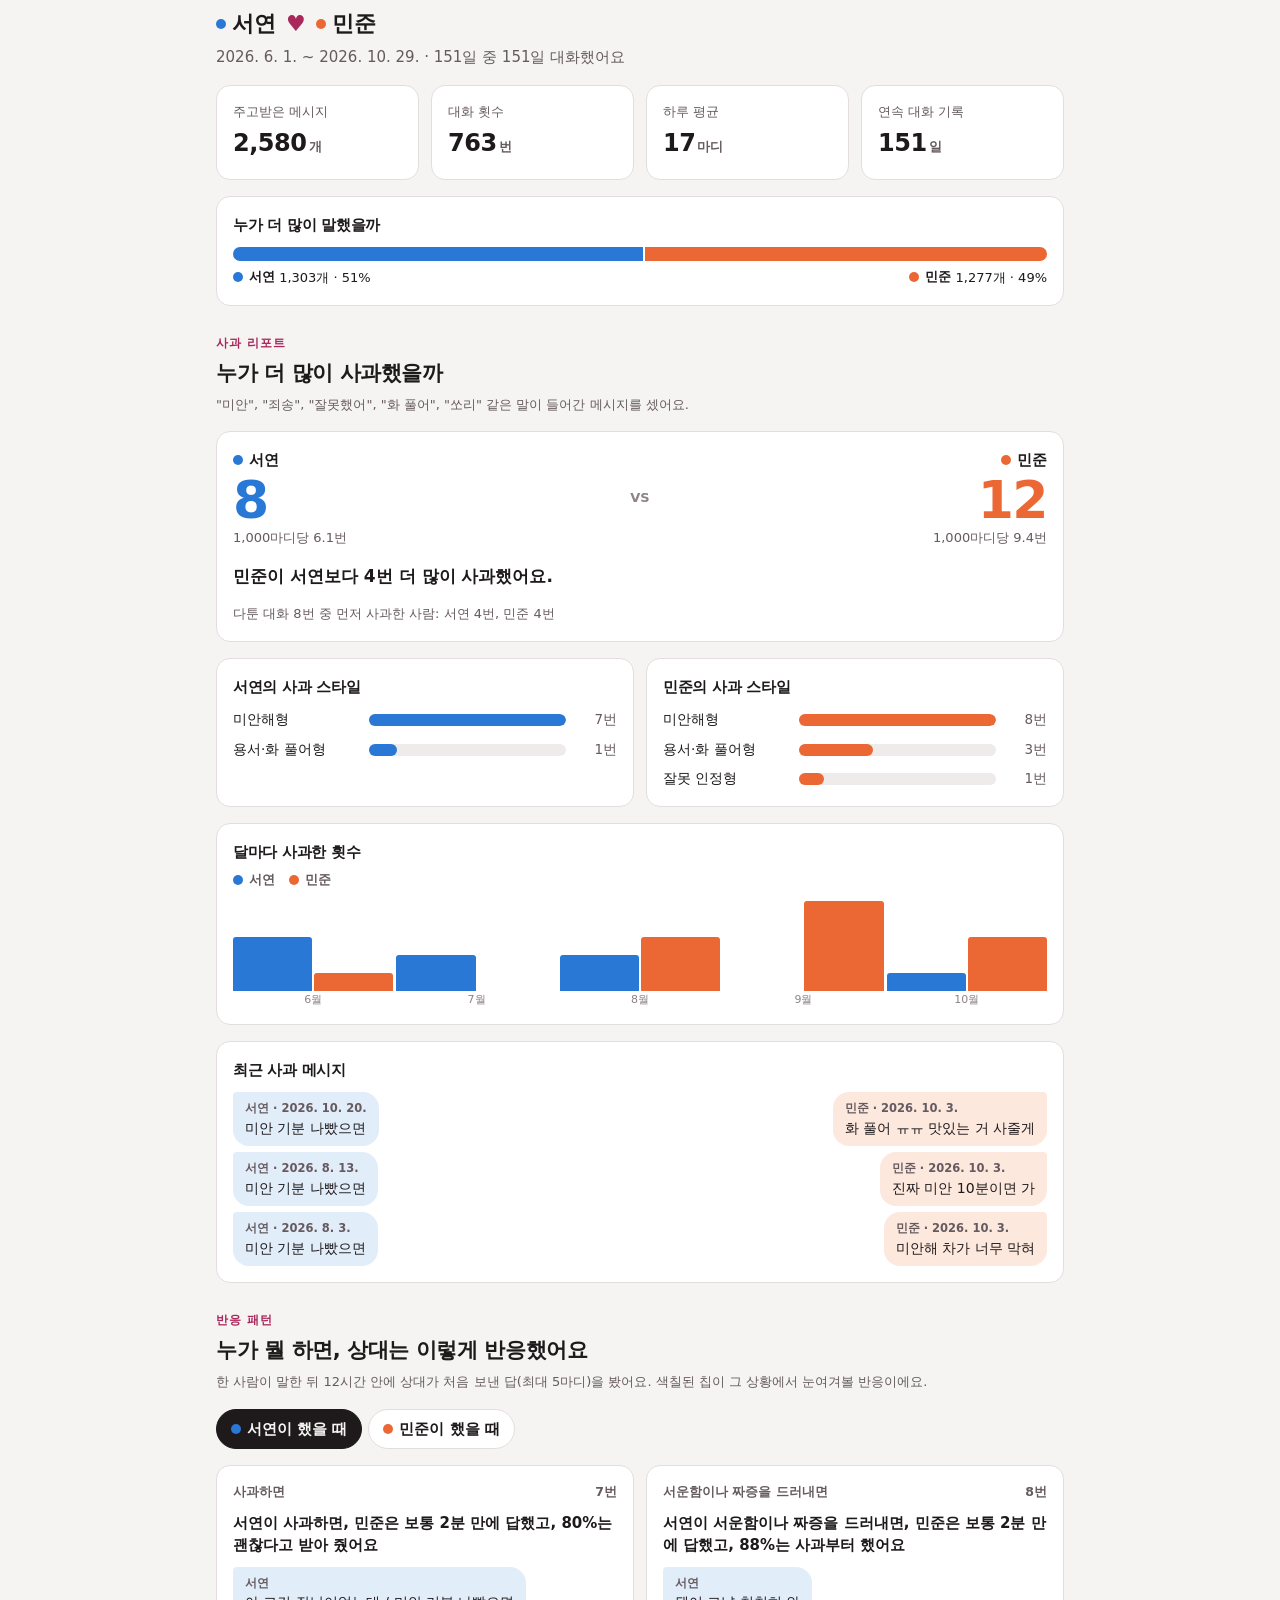
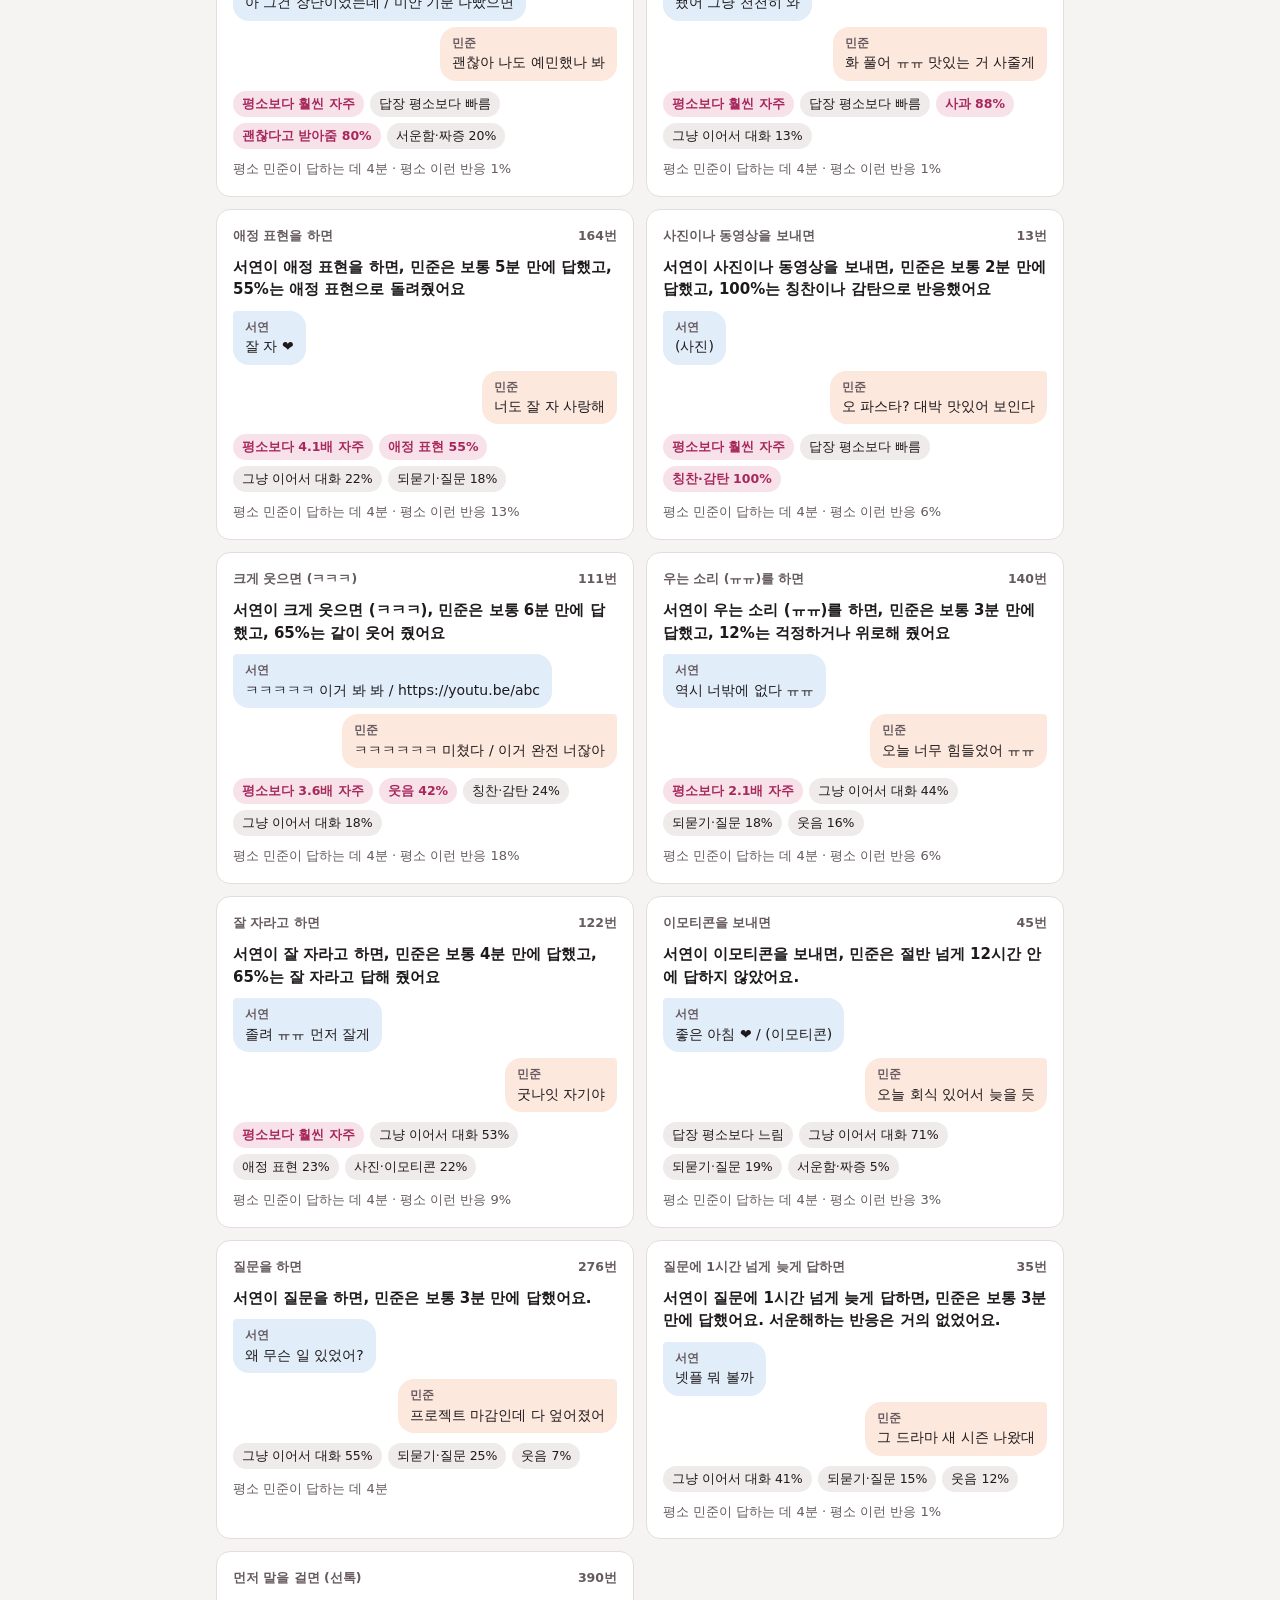
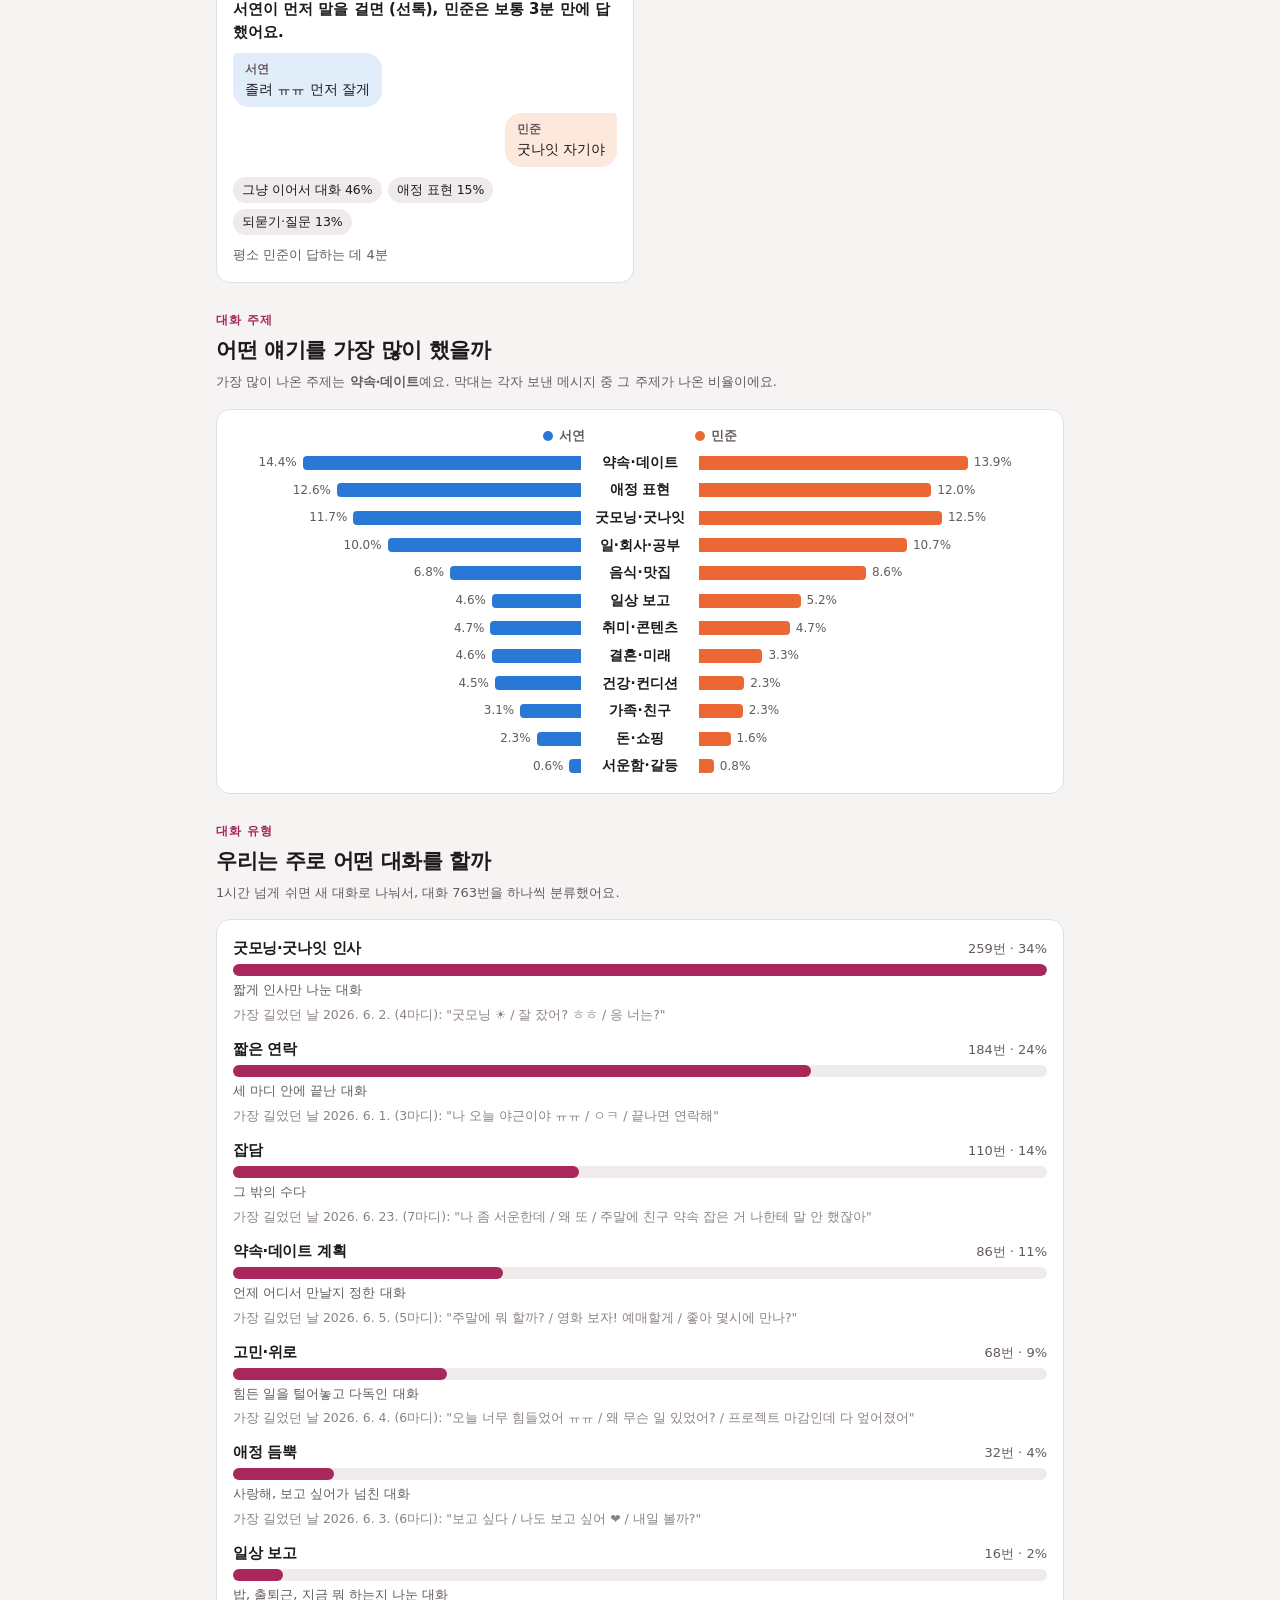
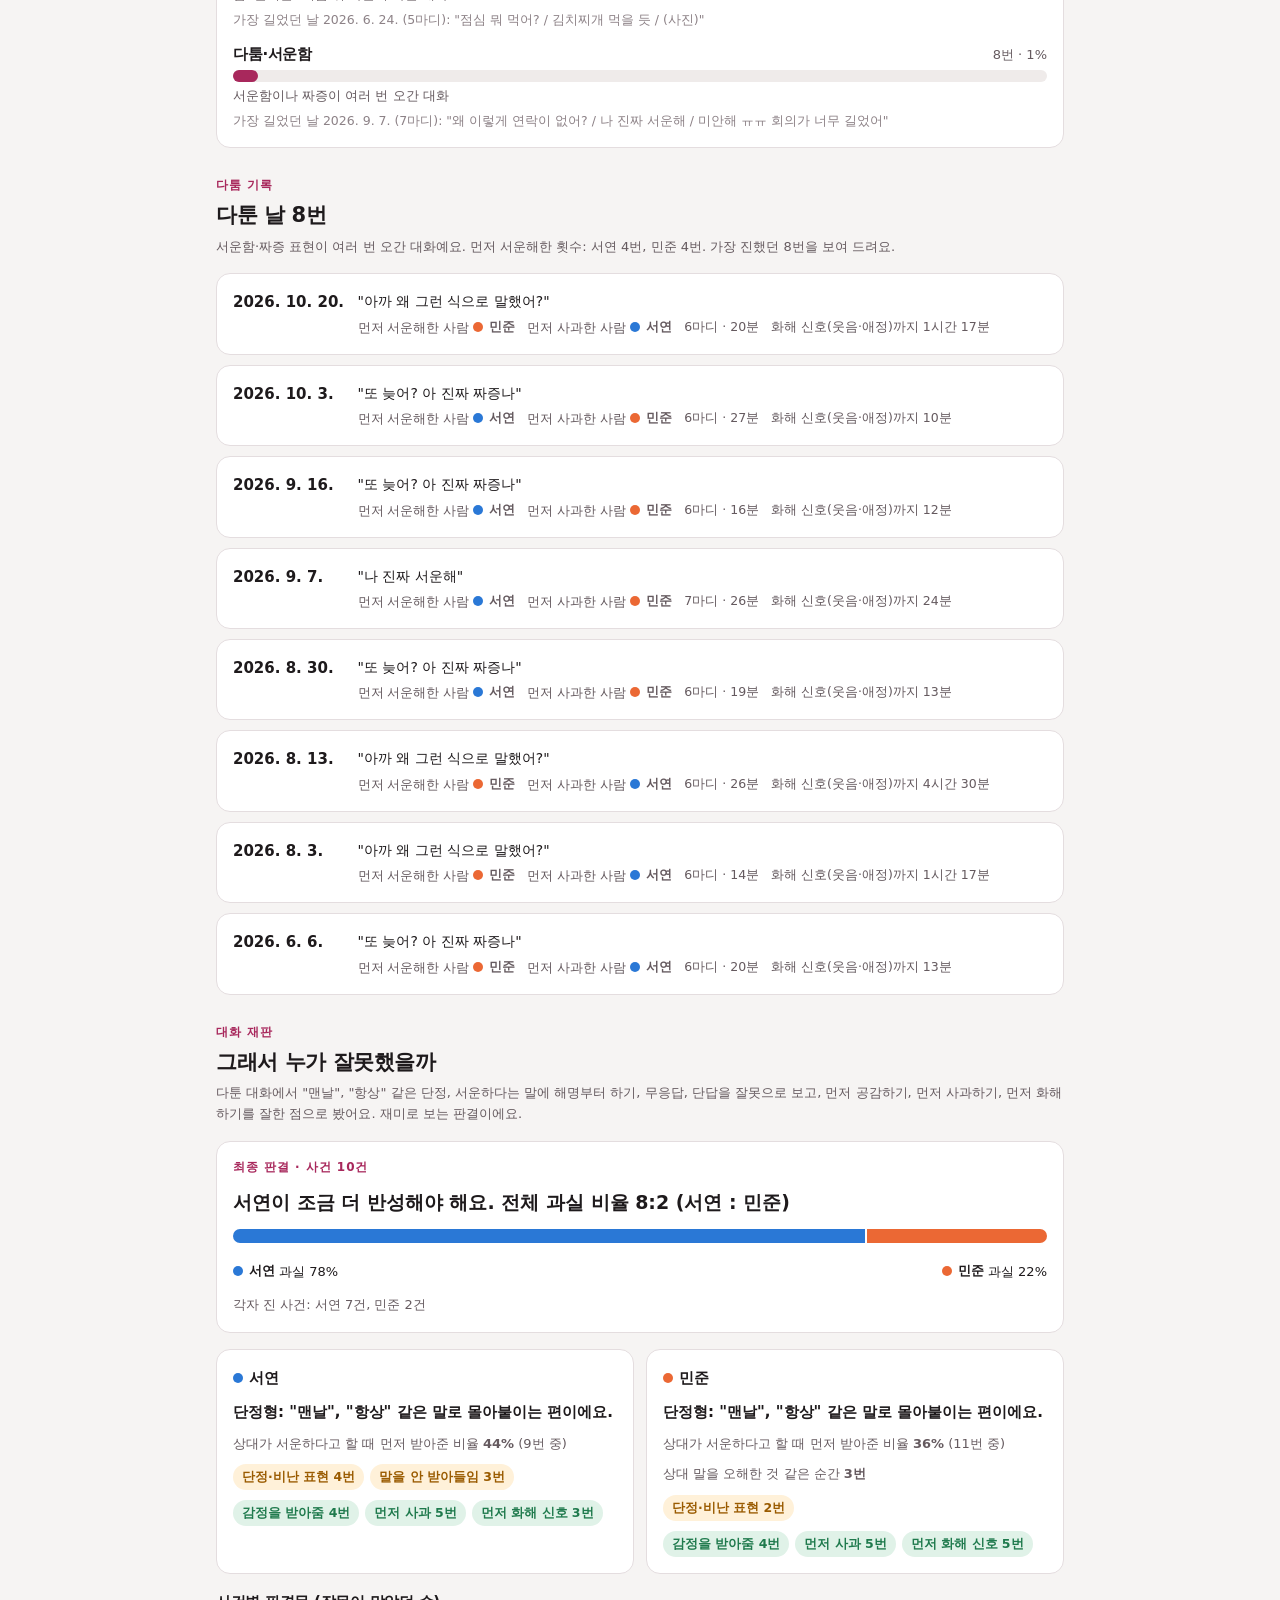
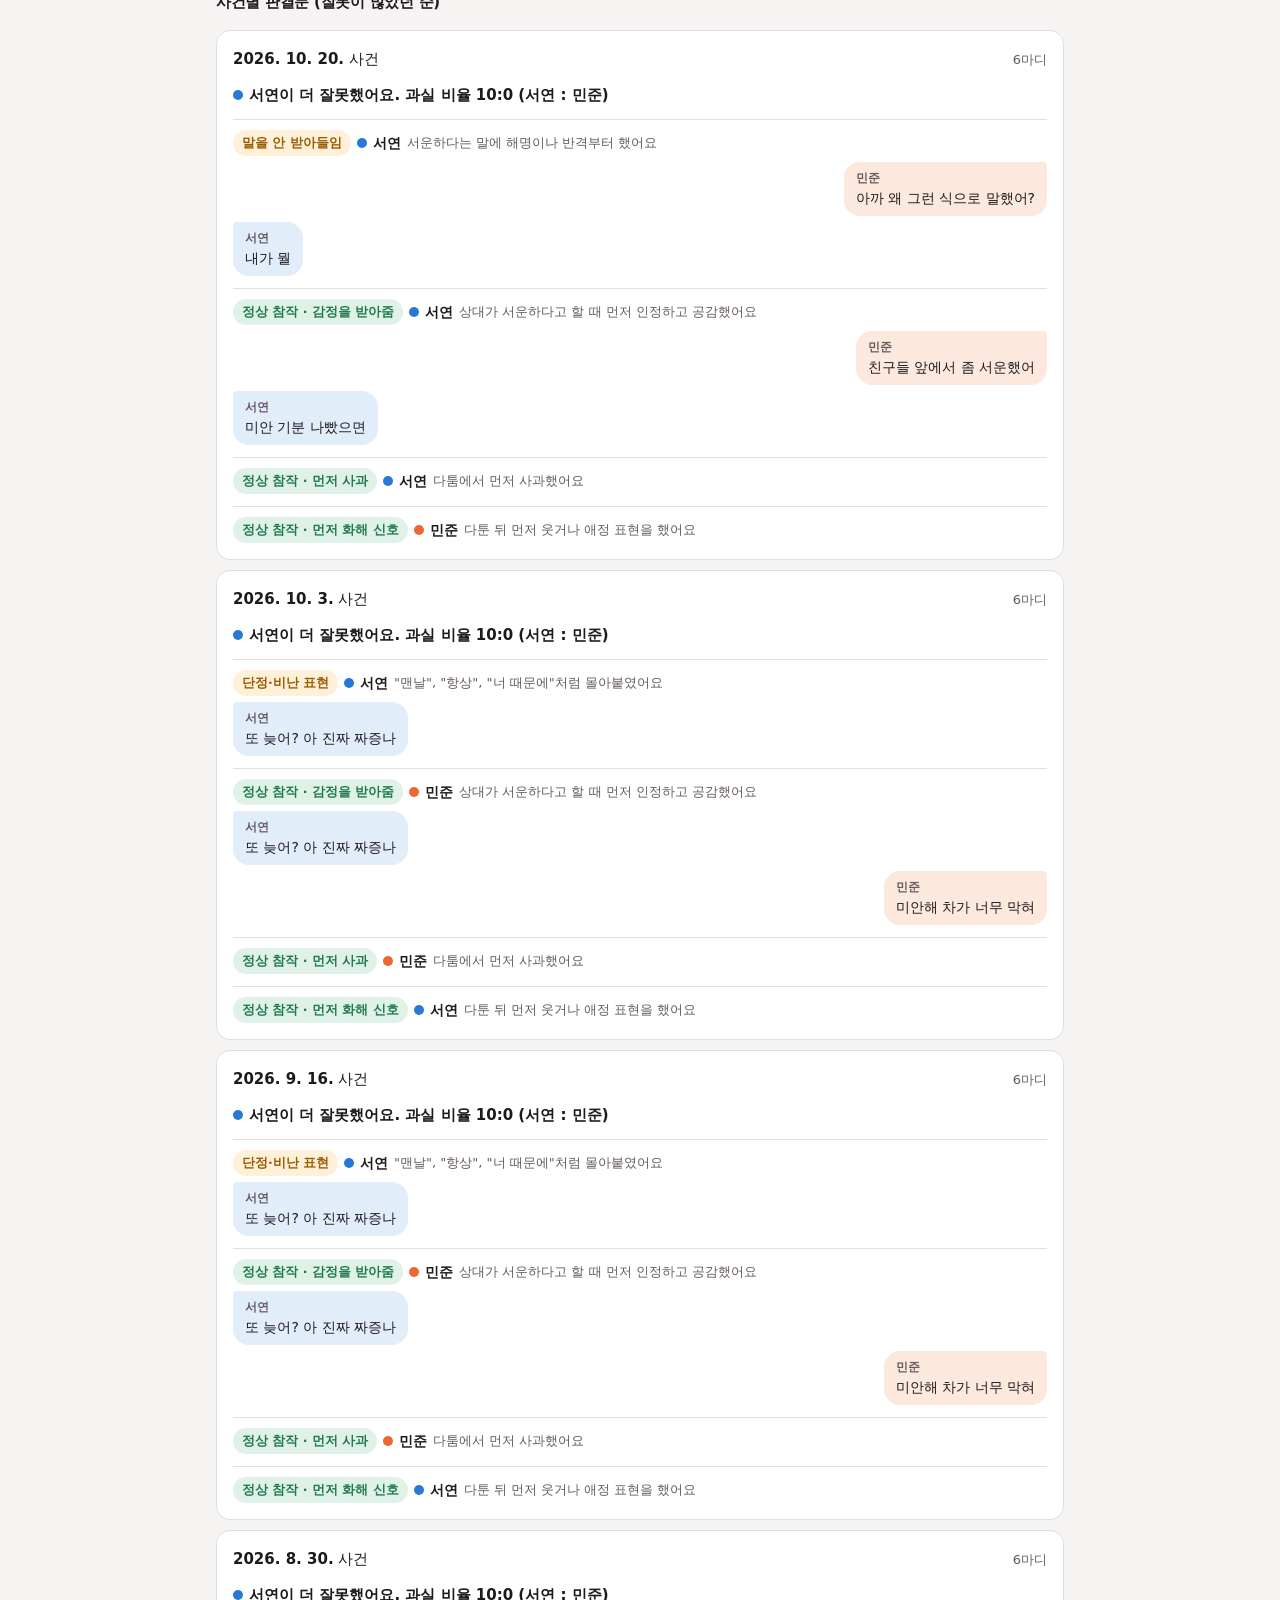
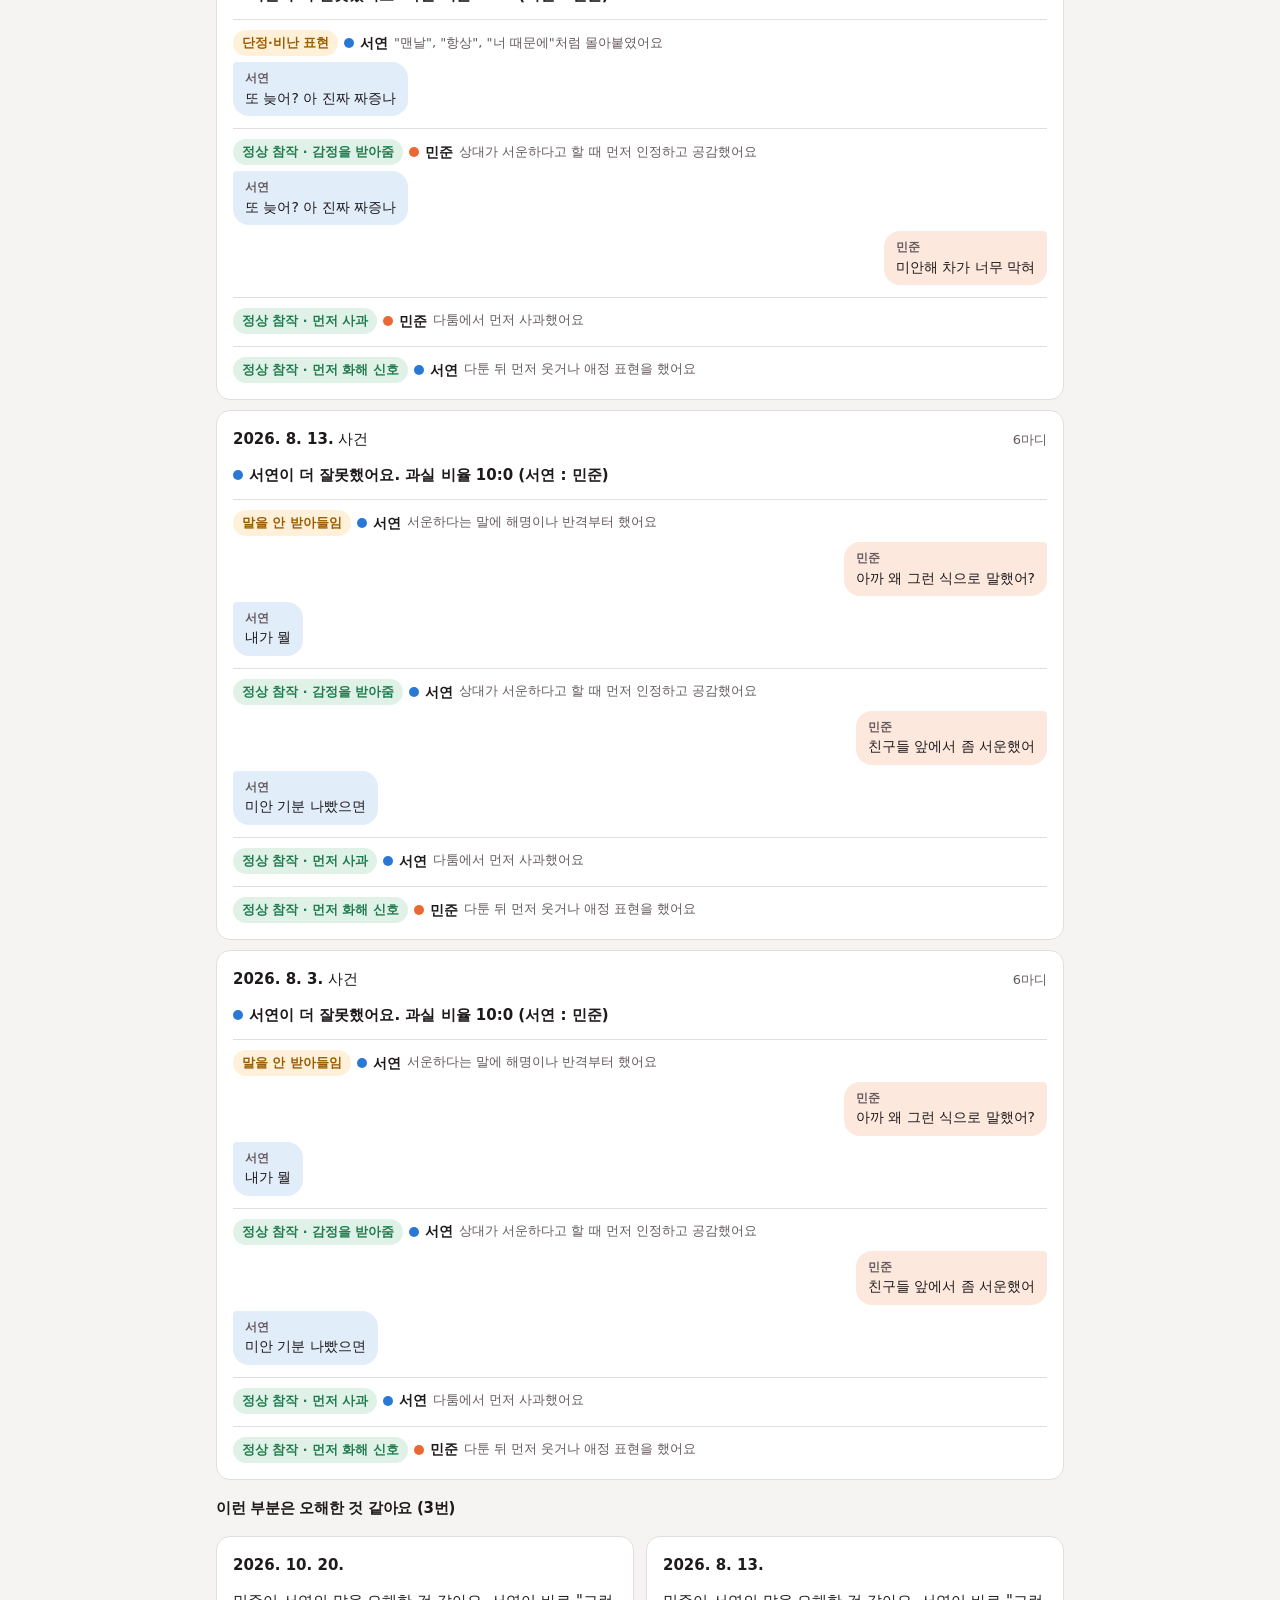
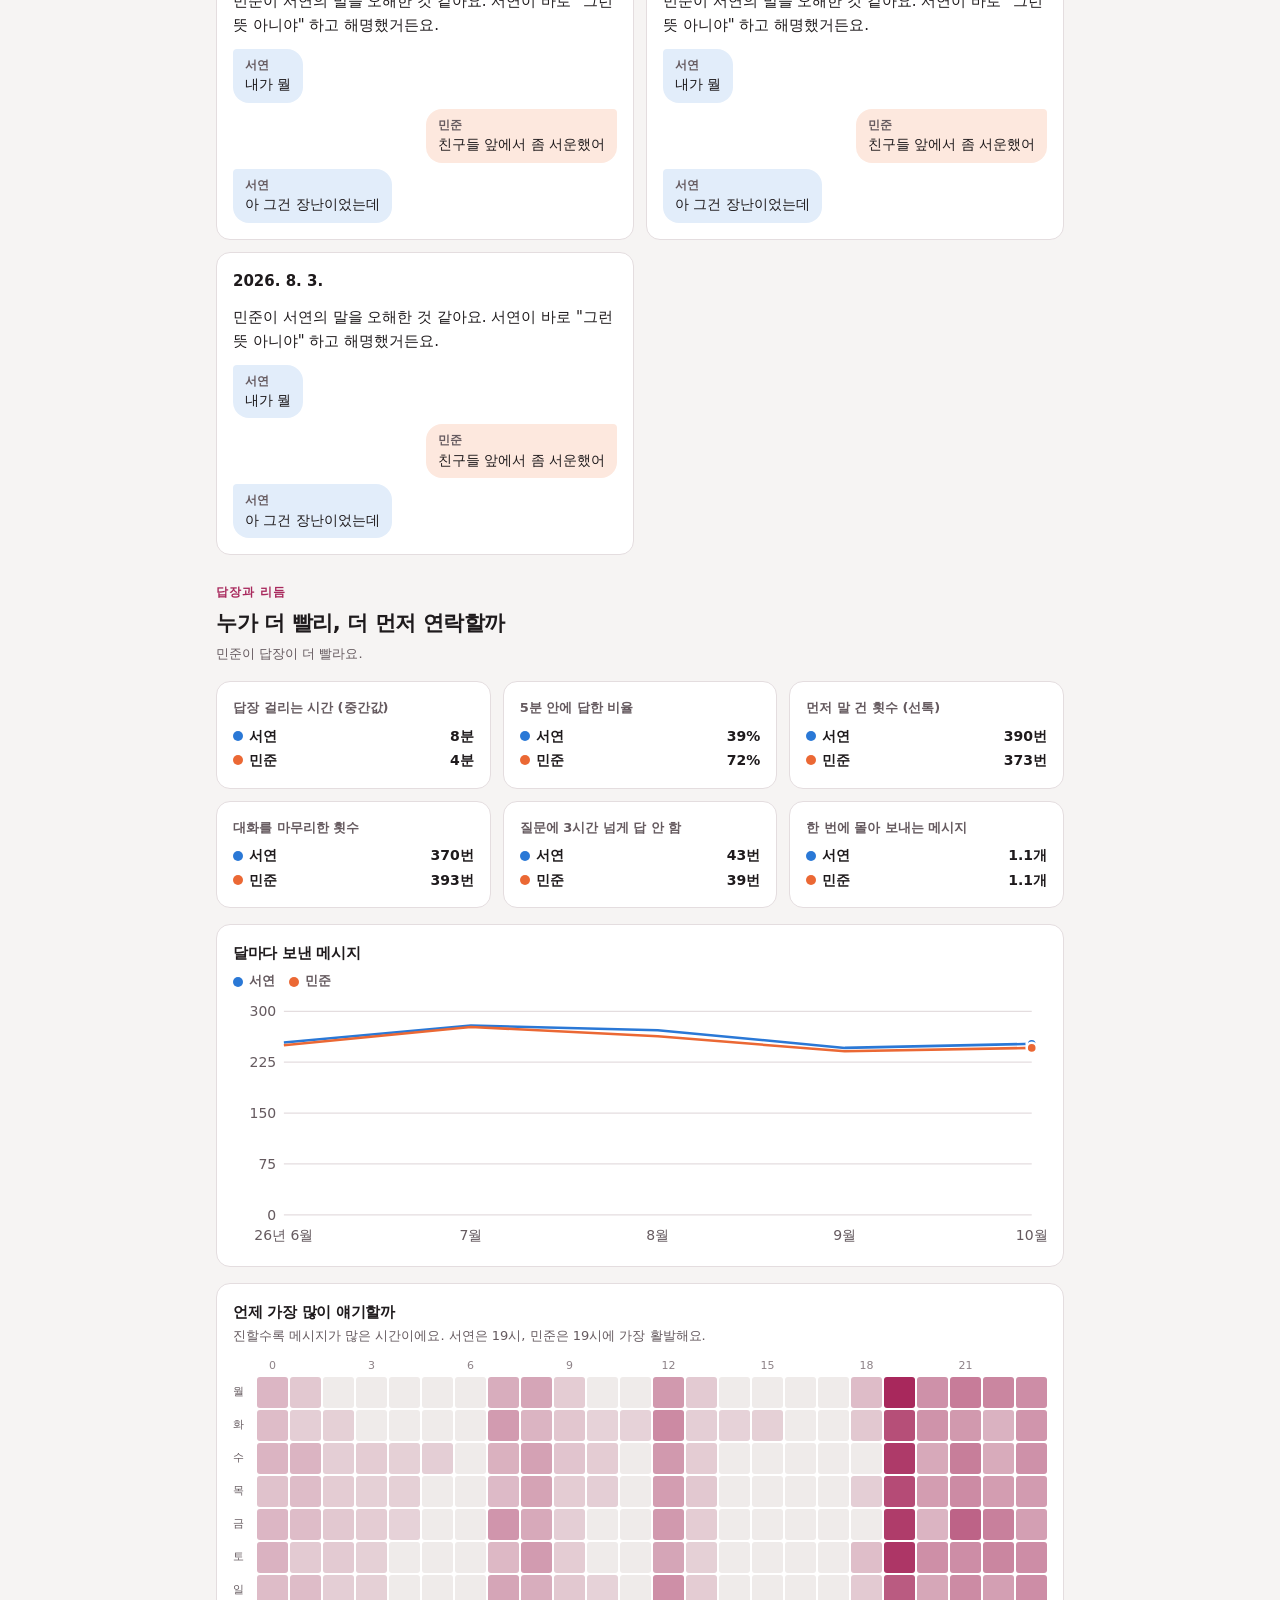
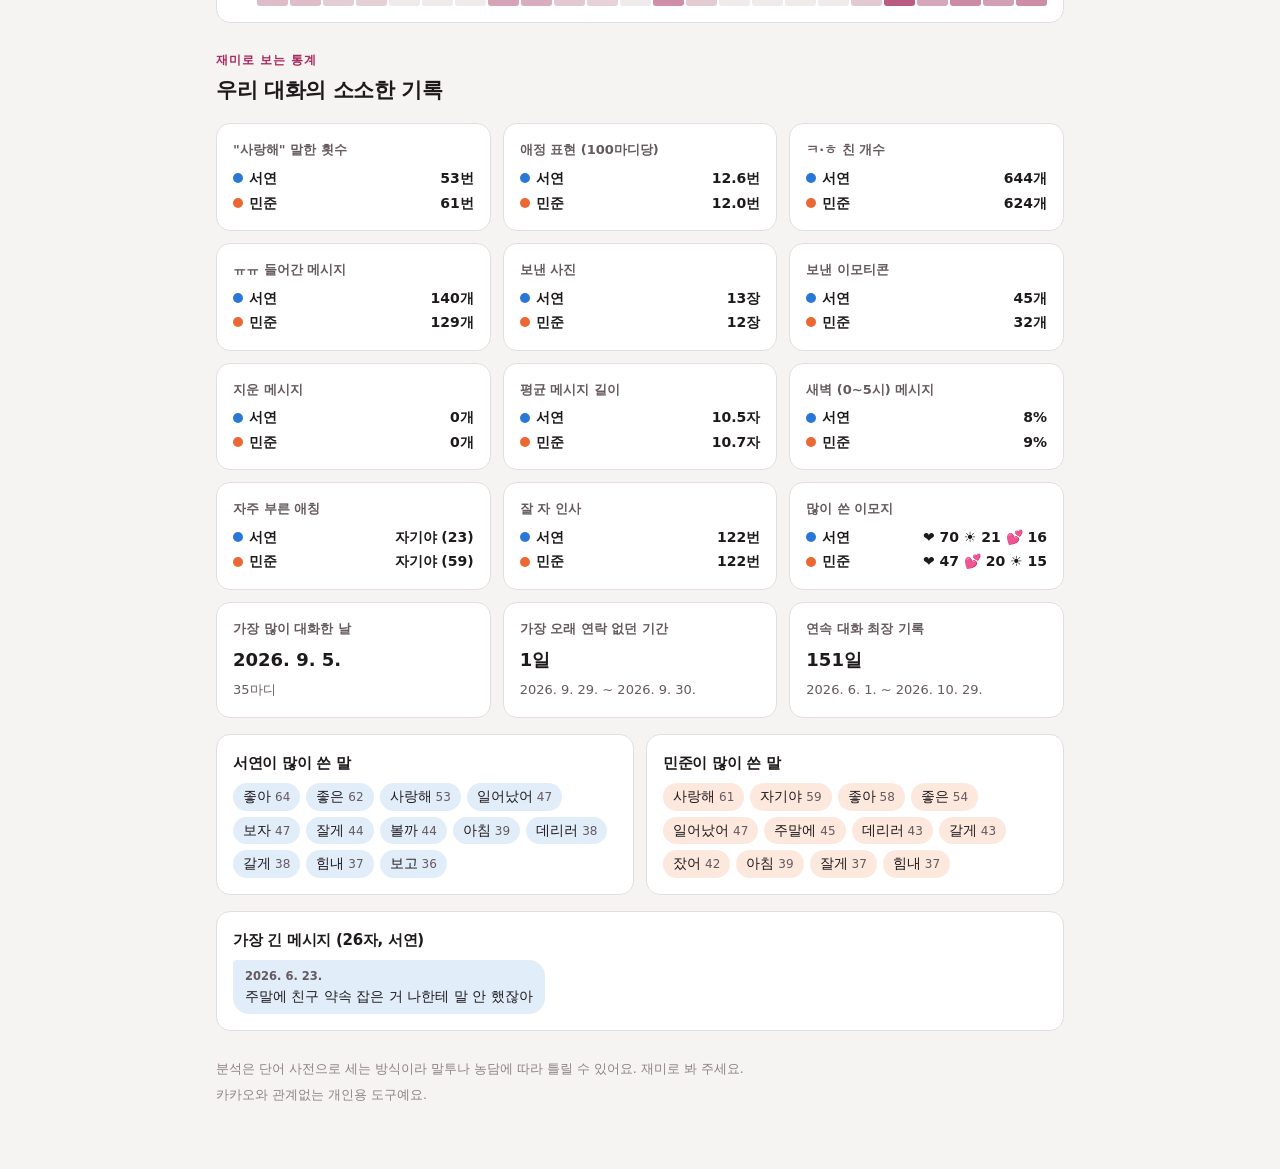
==== commit b7722b77: "Open the analyzer with story-style cards Big-type cards before the detailed report: intro and one-li" ====
--- a/kakao-analyzer/index.html
+++ b/kakao-analyzer/index.html
@@ -25,6 +25,7 @@
   --warn: #9a5b00;
   --warn-soft: #fff1d9;
   --good: #1f7a4d;
+  --mark: #ffe27a;
   --good-soft: #e0f2e8;
   --body: "Pretendard", "Apple SD Gothic Neo", "Noto Sans KR", "Malgun Gothic", system-ui, sans-serif;
   --num: "SF Pro Rounded", "Pretendard", "Apple SD Gothic Neo", "Noto Sans KR", system-ui, sans-serif;
@@ -34,13 +35,13 @@
   :root:not([data-theme="light"]) {
     --bg: #141113; --surface: #1d191b; --sunken: #262124; --ink: #f2edef; --muted: #b9adb2; --faint: #8f8489;
     --line: #352e31; --accent: #f07aa5; --accent-soft: #3a1f2b; --a: #3987e5; --a-soft: #172a40;
-    --b: #d95926; --b-soft: #3b2117; --warn: #f0b552; --warn-soft: #3a2a10; --good: #6fcf9a; --good-soft: #17301f; color-scheme: dark;
+    --b: #d95926; --b-soft: #3b2117; --warn: #f0b552; --warn-soft: #3a2a10; --good: #6fcf9a; --good-soft: #17301f; --mark: #6b5610; color-scheme: dark;
   }
 }
 :root[data-theme="dark"] {
   --bg: #141113; --surface: #1d191b; --sunken: #262124; --ink: #f2edef; --muted: #b9adb2; --faint: #8f8489;
   --line: #352e31; --accent: #f07aa5; --accent-soft: #3a1f2b; --a: #3987e5; --a-soft: #172a40;
-  --b: #d95926; --b-soft: #3b2117; --warn: #f0b552; --warn-soft: #3a2a10; --good: #6fcf9a; --good-soft: #17301f; color-scheme: dark;
+  --b: #d95926; --b-soft: #3b2117; --warn: #f0b552; --warn-soft: #3a2a10; --good: #6fcf9a; --good-soft: #17301f; --mark: #6b5610; color-scheme: dark;
 }
 
 * { box-sizing: border-box; }
@@ -259,6 +260,44 @@
 .case .ruling { font-weight: 800; }
 .count { display: flex; flex-direction: column; gap: 6px; padding-top: 10px; border-top: 1px solid var(--line); }
 .count .line { display: flex; flex-wrap: wrap; gap: 6px; align-items: center; font-size: 14px; }
+
+/* story cards */
+.story { display: flex; flex-direction: column; gap: 18px; align-items: center; }
+.scard {
+  width: 100%; max-width: 600px; background: var(--surface); border: 1px solid var(--line); border-radius: 22px;
+  padding: 28px 22px; display: flex; flex-direction: column; gap: 16px; text-align: left;
+}
+.scard .icon {
+  width: 72px; height: 72px; border-radius: 50%; border: 1px solid var(--line); background: var(--bg);
+  display: grid; place-items: center; font-size: 34px; align-self: center; box-shadow: 0 4px 14px rgba(0,0,0,.06);
+}
+.scard h2.big2 { font-size: clamp(26px, 6.5vw, 34px); line-height: 1.25; text-align: center; }
+.scard .lead { font-size: clamp(22px, 5.5vw, 28px); font-weight: 800; line-height: 1.35; letter-spacing: -0.02em; }
+.scard p.t { font-size: 18px; line-height: 1.7; }
+mark { background: var(--mark); color: var(--ink); padding: 0 2px; border-radius: 2px; box-decoration-break: clone; -webkit-box-decoration-break: clone; }
+.duel { display: flex; flex-direction: column; gap: 8px; padding-bottom: 14px; border-bottom: 1px solid var(--line); }
+.duel:last-of-type { border-bottom: 0; padding-bottom: 0; }
+.duel .q { font-size: 21px; font-weight: 800; }
+.duel .r { display: grid; grid-template-columns: 4.5em 1fr; gap: 10px; align-items: center; font-size: 15px; }
+.duel .r .nm { font-weight: 700; overflow: hidden; text-overflow: ellipsis; white-space: nowrap; }
+.duel .r .bw { display: flex; align-items: center; gap: 10px; min-width: 0; }
+.duel .r .bar { height: 26px; border-radius: 8px; min-width: 26px; }
+.duel .r .bar.a { background: var(--a); } .duel .r .bar.b { background: var(--b); }
+.duel .r .n { font-size: 20px; font-weight: 800; font-variant-numeric: tabular-nums; }
+.bignum { display: flex; justify-content: space-between; align-items: center; gap: 12px; flex-wrap: wrap; padding-top: 6px; }
+.bignum .q { font-size: 21px; font-weight: 800; }
+.bignum .cap { color: var(--muted); font-size: 15px; }
+.bignum .v { display: flex; align-items: flex-end; gap: 4px; }
+.bignum .v b { background: var(--mark); color: var(--ink); font-size: clamp(54px, 15vw, 76px); line-height: 1; font-weight: 900; letter-spacing: -0.05em; padding: 4px 8px; font-variant-numeric: tabular-nums; }
+.bignum .v span { font-size: 26px; font-weight: 800; }
+.awards { display: flex; flex-direction: column; gap: 22px; }
+.awards p { font-size: 18px; line-height: 1.75; }
+.notes { margin: 0; padding: 0; list-style: none; display: flex; flex-direction: column; gap: 14px; }
+.notes li { display: grid; grid-template-columns: 1.2em 1fr; gap: 6px; font-size: 18px; line-height: 1.6; }
+.notes li::before { content: "–"; color: var(--muted); }
+.scard .bub { font-size: 18px; padding: 10px 16px; }
+.divider { display: flex; align-items: center; gap: 12px; color: var(--muted); font-weight: 700; font-size: 14px; }
+.divider::before, .divider::after { content: ""; flex: 1; height: 1px; background: var(--line); }
 </style>
 </head>
 <body>
@@ -769,13 +808,14 @@
     // 재판할 사건: 다툼으로 분류된 대화 + 서운함이 나오고 비난·방어·사과가 오간 대화
     var fightSessions = sessions.map(function (s, i) { return [s, i]; }).filter(function (x) {
       var s = x[0];
-      if (s.type === 'fight') return true;
+      if (s.type === 'fight') { s.isCase = true; return true; }
       var feel = false, heat = false;
       s.msgs.forEach(function (m) {
         var b = String(m.body || '').toLowerCase();
         if (m.f.neg || C.feeling.test(b)) feel = true;
         if (m.f.apology || C.blame.test(b) || C.defend.test(b)) heat = true;
       });
+      if (feel && heat) s.isCase = true;
       return feel && heat;
     });
     var fightByTs = {};
@@ -892,6 +932,211 @@
       misreads: misreads.slice(-6).reverse(), misreadCount: misreads.length,
       charges: CHARGES, merits: MERITS
     };
+  }
+
+  /* ------------------------------------------------------------------ */
+  /* 5-2. 스토리 카드 (큰 숫자, 말 대결, 시상식, 싸움 이야기)               */
+  /* ------------------------------------------------------------------ */
+
+  var PHRASES = [
+    { label: '보고 싶어', re: /보고\s?싶|보고시퍼|보구싶|보고파/, ask: false },
+    { label: '사랑해', re: /사랑해|사랑행|사랑한다|싸랑해/, ask: false },
+    { label: '미안해', re: /미안|미얀/, ask: false },
+    { label: '괜찮아?', re: /괜찮아\s*\?|괜찮아요\s*\?|괜춘\?|괜찮니/, ask: true },
+    { label: '집 잘 들어갔어?', re: /잘 들어갔|잘들어갔|집 도착했어|집 갔어\?|도착했어\?|들어갔어\?/, ask: true },
+    { label: '밥 먹었어?', re: /밥 ?(먹었|먹음|먹어써)\S*\s*\?|밥은\s*\?|점심 먹었|저녁 먹었/, ask: true },
+    { label: '뭐해?', re: /뭐해|뭐 해|뭐하냐|머해|모해/, ask: true },
+    { label: '잘 자', re: /잘자|잘 자|굿나잇|굿밤/, ask: false },
+    { label: '고마워', re: /고마워|고맙|땡큐|thank/, ask: false },
+    { label: '알아서 해', re: /알아서 해|알아서해|맘대로 해|마음대로 해/, ask: false },
+    { label: '귀여워', re: /귀여|귀엽/, ask: false },
+    { label: '배고파', re: /배고파|배고프|배고팡/, ask: false }
+  ];
+  var CARING = ['집 잘 들어갔어?', '괜찮아?', '밥 먹었어?', '보고 싶어', '사랑해', '잘 자'];
+
+  var TRANSLATE = {
+    'ㅇㅋ': "번역하면 '들었어, 근데 이해는 못 했어'예요.", '오키': "번역하면 '들었어, 근데 이해는 못 했어'예요.",
+    'ㅇㅇ': "번역하면 '응, 근데 지금 좀 바빠'예요.", '응': '세상에서 제일 짧고 무해한 대답이에요.',
+    '웅': "'응'에 애교를 한 스푼 넣은 버전이에요.", '엉': "'응'보다 한 톤 낮은, 졸린 버전이에요.",
+    '알아서 해': '이 말은 알아서 하라는 뜻이 아니에요.', '알아서해': '이 말은 알아서 하라는 뜻이 아니에요.',
+    '맘대로 해': '이 말은 마음대로 하라는 뜻이 아니에요.', '됐어': "번역하면 '안 됐어'예요.",
+    '헐': '리액션 장인의 기본기예요.', '아': '모든 감정을 담을 수 있는 한 글자예요.',
+    '그래': "번역하면 '일단 알겠어'예요.", '알겠어': "번역하면 '일단 알겠어, 나중에 다시 얘기해'예요.",
+    '알았어': "번역하면 '일단 알겠어, 나중에 다시 얘기해'예요.", '사랑해': '이 정도면 인사말이에요.',
+    '뭐해': "번역하면 '나랑 놀아 줘'예요.", '뭐해?': "번역하면 '나랑 놀아 줘'예요.",
+    '보고싶어': '하루에도 몇 번씩 진심이었어요.', '보고 싶어': '하루에도 몇 번씩 진심이었어요.',
+    '대박': '감탄사 담당이에요.', '진짜?': '세상 모든 얘기에 놀라 주는 사람이에요.', '진짜': '세상 모든 얘기에 맞장구쳐 주는 사람이에요.',
+    '미안해': '먼저 숙이는 쪽이 지는 게 아니라는 걸 아는 사람이에요.', '고마워': '고마운 걸 그냥 넘기지 않는 사람이에요.',
+    'ㅠㅠ': '말 대신 눈물 두 방울로 다 설명하는 사람이에요.', '배고파': "번역하면 '맛있는 거 먹으러 가자'예요.",
+    '졸려': "번역하면 '이제 잘 자라고 해 줘'예요.", '잘자': '하루의 마지막 말은 늘 이거였어요.', '잘 자': '하루의 마지막 말은 늘 이거였어요.',
+    '왜': '모든 대화를 시작하게 만드는 한 글자예요.', '왜?': '모든 대화를 시작하게 만드는 한 글자예요.',
+    '네': '연애 중에도 예의는 지키는 사람이에요.', '넵': '연애 중에도 예의는 지키는 사람이에요.', '오': '짧지만 관심은 있다는 뜻이에요.'
+  };
+
+  var FIGHT_TOPICS = [
+    { name: '설거지·집안일', icon: 'dish', re: /설거지|청소|빨래|집안일|분리수거/ },
+    { name: '연락', icon: 'phone', re: /연락|답장|읽씹|안읽씹|카톡 왜|전화 왜|전화를 왜|전화 좀/ },
+    { name: '지각·약속', icon: 'clock', re: /늦|약속|기다렸|기다리/ },
+    { name: '친구·술자리', icon: 'glass', re: /친구|술|회식|클럽|모임/ },
+    { name: '돈', icon: 'coin', re: /돈|카드|결제|더치|계산/ },
+    { name: '게임', icon: 'game', re: /게임|롤|피시방|pc방/ },
+    { name: '질투', icon: 'eye', re: /전여친|전남친|여사친|남사친|이성|딴 여자|딴 남자|다른 여자|다른 남자/ },
+    { name: '말투', icon: 'chat', re: /말투|말을 왜|그런 식|그런식|말 좀/ }
+  ];
+  var KNUM = ['영', '한', '두', '세', '네', '다섯', '여섯', '일곱', '여덟', '아홉', '열'];
+
+  function normPhrase(b) {
+    return String(b).trim().replace(/[.!~]+$/, '').replace(/ㅋ{2,}/g, 'ㅋㅋ').replace(/ㅎ{2,}/g, 'ㅎㅎ').replace(/[ㅠㅜ]{2,}/g, 'ㅠㅠ').replace(/\?+$/, '?');
+  }
+  function fmtKDate(ts, withYear) {
+    var d = new Date(ts);
+    return (withYear ? d.getFullYear() + '년 ' : '') + (d.getMonth() + 1) + '월 ' + d.getDate() + '일';
+  }
+  function dateList(tsList) {
+    var prevY = null;
+    return tsList.map(function (ts) {
+      var y = new Date(ts).getFullYear(), out = fmtKDate(ts, y !== prevY);
+      prevY = y; return out;
+    }).join(', ');
+  }
+
+  function storyOf(r, M, sessions, turns) {
+    var A = r.a, B = r.b, pA = r.people[0], pB = r.people[1];
+    var other = function (w) { return w === A ? B : A; };
+    var texts = M.filter(function (m) { return m.kind === 'text' || m.kind === 'link'; });
+
+    /* 말 대결 */
+    var duels = PHRASES.map(function (ph) {
+      var c = {}; c[A] = 0; c[B] = 0;
+      var first = null, last = null;
+      texts.forEach(function (m) { if (ph.re.test(String(m.body).toLowerCase())) { c[m.who]++; if (!first) first = m; last = m; } });
+      return { label: ph.label, ask: ph.ask, a: c[A], b: c[B], total: c[A] + c[B], first: first, last: last };
+    });
+    var picked = duels.filter(function (d) { return d.total >= 5 && Math.abs(d.a - d.b) / d.total >= 0.25; }).map(function (d) {
+      d.skew = Math.abs(d.a - d.b) / d.total * Math.log(d.total + 1); return d;
+    }).sort(function (x, y) { return y.skew - x.skew; }).slice(0, 3)
+      .map(function (d) { return { label: d.label, a: d.a, b: d.b }; });
+
+    var big = null;
+    duels.forEach(function (d) {
+      if (CARING.indexOf(d.label) < 0) return;
+      [[A, d.a], [B, d.b]].forEach(function (x) {
+        if (x[1] >= 3 && (!big || x[1] > big.count)) big = { label: d.label, who: x[0], count: x[1], ask: d.ask };
+      });
+    });
+    if (big) big.caption = josa(big.who, '이', '가') + (big.ask ? ' 물어본 횟수' : ' 말한 횟수');
+
+    /* 시상식 */
+    var phraseBy = {};
+    texts.forEach(function (m) {
+      var n = normPhrase(m.body);
+      if (!n || n.length > 10 || /^[ㅋㅎㅠㅜ\s?!.]+$/.test(n) || /https?:/.test(n)) return;
+      if (!phraseBy[n]) phraseBy[n] = {}; inc(phraseBy[n], m.who);
+    });
+    var phraseList = Object.keys(phraseBy).map(function (k) {
+      var o = phraseBy[k], a = o[A] || 0, b = o[B] || 0;
+      return { phrase: k, who: a >= b ? A : B, count: Math.max(a, b) };
+    }).sort(function (x, y) { return y.count - x.count; });
+    phraseList = phraseList.filter(function (x) { return x.phrase.length <= 6; });
+    var awards = [];
+    if (phraseList[0] && phraseList[0].count >= 3) awards.push(phraseList[0]);
+    var second = phraseList.filter(function (x) { return awards[0] && x.who !== awards[0].who && x.count >= 3; })[0] ||
+      phraseList.filter(function (x) { return awards[0] && x.phrase !== awards[0].phrase && x.count >= 3; })[0];
+    if (second) awards.push(second);
+    awards = awards.map(function (x) {
+      var t = TRANSLATE[x.phrase] || TRANSLATE[x.phrase.replace(/\?$/, '')] || '둘만 아는 유행어가 됐어요.';
+      return { title: "'" + x.phrase + "'상", who: x.who, count: x.count, line: t };
+    });
+    var nickTop = null;
+    r.people.forEach(function (p) { if (p.nick[0] && (!nickTop || p.nick[0].count > nickTop.count)) nickTop = { who: p.name, nick: p.nick[0].key, count: p.nick[0].count }; });
+    if (nickTop && nickTop.count >= 3) {
+      var perDay = nickTop.count / Math.max(1, r.spanDays);
+      var period = r.spanDays >= 730 ? Math.round(r.spanDays / 365) + '년' : r.spanDays >= 60 ? Math.round(r.spanDays / 30) + '달' : r.spanDays + '일';
+      awards.push({ title: '애칭상', who: nickTop.who, count: nickTop.count, nick: nickTop.nick,
+        line: period + ' 동안 ' + (perDay >= 1 ? '하루에 거의 ' + Math.round(perDay) + '번' : '일주일에 ' + Math.max(1, Math.round(perDay * 7)) + '번 정도') + ' 불렀어요.' });
+    }
+
+    /* 다툰 뒤 먼저 연락한 사람 */
+    var after = {}; after[A] = 0; after[B] = 0;
+    var caseIdx = [];
+    sessions.forEach(function (s, i) { if (s.isCase) caseIdx.push(i); });
+    caseIdx.forEach(function (i) { var nx = sessions[i + 1]; if (nx) after[nx.msgs[0].who]++; });
+    var reach = null, rt = after[A] + after[B];
+    if (rt >= 2) { var rw = after[A] >= after[B] ? A : B; reach = { who: rw, count: after[rw], total: rt }; }
+
+    /* 싸움 주제 이야기 */
+    var groups = {};
+    caseIdx.forEach(function (i) {
+      var s = sessions[i], best = null, bestN = 0;
+      FIGHT_TOPICS.forEach(function (t) {
+        var n = s.msgs.filter(function (m) { return t.re.test(String(m.body || '').toLowerCase()); }).length;
+        if (n > bestN) { bestN = n; best = t; }
+      });
+      if (!best) return;
+      (groups[best.name] = groups[best.name] || { topic: best, idx: [] }).idx.push(i);
+    });
+    var wars = Object.keys(groups).map(function (k) { return groups[k]; }).sort(function (x, y) { return y.idx.length - x.idx.length; }).slice(0, 2).map(function (g) {
+      var n = g.idx.length;
+      var enders = {}, lastBy = {};
+      g.idx.forEach(function (i) { var s = sessions[i], lm = s.msgs[s.msgs.length - 1]; inc(enders, lm.who); lastBy[lm.who] = lm; });
+      var ew = (enders[A] || 0) >= (enders[B] || 0) ? A : B;
+      var lines = {}; g.idx.forEach(function (i) { var lm = sessions[i].msgs[sessions[i].msgs.length - 1]; if (lm.who === ew) inc(lines, normPhrase(lm.body || lm.text)); });
+      var topLine = Object.keys(lines).sort(function (x, y) { return lines[y] - lines[x]; })[0];
+      var same = topLine && lines[topLine] === n;
+      var rf = {}; rf[A] = 0; rf[B] = 0; var rft = 0;
+      g.idx.forEach(function (i) { var nx = sessions[i + 1]; if (nx) { rf[nx.msgs[0].who]++; rft++; } });
+      var rfw = rf[A] >= rf[B] ? A : B;
+      var nword = n <= 10 ? KNUM[n] : String(n);
+      return {
+        icon: g.topic.icon,
+        title: g.topic.name + ' ' + nword + ' 번의 ' + (n === 1 ? '다툼' : '전쟁'),
+        dates: g.topic.name + (hasBatchim(g.topic.name) ? '으로' : '로') + ' 다툰 날이 ' + nword + ' 번 있어요. ' + dateList(g.idx.map(function (i) { return sessions[i].start; })) + '이에요.',
+        ender: n === 1 ? josa(ew, '이', '가') + ' 이 말로 끝냈어요.' : (enders[ew] === n ? nword + ' 번 다 ' + josa(ew, '이', '가') + (same ? ' 이 말로 끝냈어요.' : ' 마지막 말을 했어요.') : nword + ' 번 중 ' + enders[ew] + '번은 ' + josa(ew, '이', '가') + ' 마지막 말을 했어요.'),
+        quote: { who: ew, text: topLine || '' },
+        insight: rft ? '다툰 뒤 먼저 말을 건 건 ' + rft + '번 중 ' + rf[rfw] + '번, ' + (rf[rfw] === rft ? '매번 ' : '') + rfw + (hasBatchim(rfw) ? '이었어요.' : '였어요.') : null
+      };
+    });
+
+    /* 남이 읽어주니까 보이는 것들 */
+    var notes = [];
+    var loveD = duels.filter(function (d) { return d.label === '사랑해'; })[0];
+    if (loveD && loveD.first) {
+      notes.push(loveD.first.who === loveD.last.who && loveD.first !== loveD.last ?
+        "처음 '사랑해'도, 마지막 '사랑해'도 " + loveD.first.who + (hasBatchim(loveD.first.who) ? '이에요.' : '예요.') :
+        "처음 '사랑해'는 " + josa(loveD.first.who, '이', '가') + ' 먼저 (' + fmtKDate(loveD.first.ts, true) + "). 마지막 '사랑해'는 " + loveD.last.who + ' (' + fmtKDate(loveD.last.ts, true) + ').');
+    }
+    [A, B].forEach(function (w) {
+      var best = null;
+      Object.keys(phraseBy).forEach(function (k) {
+        if (k.length < 2 || /^(ㅇㅇ|ㅇㅋ|응|웅|엉|네|넵|어)$/.test(k)) return;
+        var c = phraseBy[k][w] || 0; if (!best || c > best.c) best = { k: k, c: c };
+      });
+      if (best && best.c >= 3) notes.push(josa(w, '이', '가') + " 제일 많이 한 말: '" + best.k + "' (" + best.c + '번)');
+    });
+    var okD = duels.filter(function (d) { return d.label === '괜찮아?'; })[0];
+    if (okD && okD.total >= 2) {
+      var weeks = Math.max(1, r.spanDays / 7), hi = okD.a >= okD.b ? A : B, hc = Math.max(okD.a, okD.b), lc = Math.min(okD.a, okD.b);
+      var rate = hc / weeks;
+      notes.push("'괜찮아?'는 " + josa(hi, '이', '가') + ' ' + (rate >= 1 ? '일주일에 ' + rate.toFixed(rate >= 10 ? 0 : 1).replace(/\.0$/, '') + '번' : '모두 ' + hc + '번') + '. ' + josa(other(hi), '은', '는') + ' ' + (lc ? lc + '번 물어봤어요.' : '한 번도 안 물어봤어요.'));
+    }
+    if (reach) notes.push('다투고 먼저 연락한 건 ' + reach.total + '번 중 ' + reach.count + '번 ' + reach.who + (hasBatchim(reach.who) ? '이에요.' : '예요.'));
+    if (r.silence.ms >= 2 * DAY) notes.push('가장 오래 연락이 끊긴 건 ' + fmtDuration(r.silence.ms) + '. ' + fmtKDate(r.silence.from, true) + '부터 ' + fmtKDate(r.silence.to) + '까지예요.');
+    if (pA.replyMedian !== null && pB.replyMedian !== null && Math.abs(pA.replyMedian - pB.replyMedian) >= MIN) {
+      var fast = pA.replyMedian < pB.replyMedian ? pA : pB, slow = fast === pA ? pB : pA;
+      notes.push('답장은 ' + josa(fast.name, '이', '가') + ' 보통 ' + fmtDuration(fast.replyMedian) + ', ' + josa(slow.name, '은', '는') + ' ' + fmtDuration(slow.replyMedian) + '.');
+    }
+
+    /* 첫 카드 */
+    var months = Math.max(1, Math.round(r.spanDays / 30));
+    var span = months >= 24 ? Math.round(months / 12) + '년치' : months + '개월치';
+    var lead = A + (hasBatchim(A) ? '과 ' : '와 ') + B + ', ' + span + ' 카톡을 읽어봤어요.';
+    var thesis;
+    var top = picked[0];
+    if (top && big && big.label !== top.label && (top.a > top.b ? A : B) !== big.who) thesis = '표현을 안 한 게 아니라, 표현하는 방식이 달랐던 거예요.';
+    else if (top) { var tw = top.a > top.b ? A : B, tc = Math.max(top.a, top.b), oc = Math.min(top.a, top.b); thesis = "'" + top.label + "'는 " + josa(tw, '이', '가') + ' ' + tc + '번, ' + josa(other(tw), '은', '는') + ' ' + oc + '번이었어요.'; }
+    else thesis = josa(pA.msgs >= pB.msgs ? A : B, '이', '가') + ' 조금 더 말이 많았어요.';
+
+    return { lead: lead, thesis: thesis, duels: picked, big: big, awards: awards, wars: wars, notes: notes, reach: reach };
   }
 
   function analyze(parsed, A, B) {
@@ -1244,7 +1489,7 @@
       return o;
     }).filter(function (t) { return t.total > 0; }).sort(function (a, b) { return b.total - a.total; });
 
-    return {
+    var res = {
       a: A, b: B, people: people,
       total: M.length, allTotal: all.length,
       first: M[0].ts, last: M[M.length - 1].ts,
@@ -1256,6 +1501,8 @@
       fights: fights, topics: topics, patterns: patterns,
       court: courtOf(A, B, sessions, turns, fights)
     };
+    res.story = storyOf(res, M, sessions, turns);
+    return res;
   }
 
   /* ------------------------------------------------------------------ */
@@ -1277,7 +1524,10 @@
       morning: [[['A', '굿모닝 ☀️'], ['B', '잘 잤어? ㅎㅎ'], ['A', '응 너는?'], ['B', '나 완전 꿀잠 잤어']],
         [['B', '일어났어?'], ['A', '방금 일어났어 ㅠㅠ 지각각'], ['B', '헐 빨리 가 ㅋㅋㅋ']],
         [['A', '좋은 아침 자기야'], ['B', '좋은 아침 ❤️'], ['B', '이모티콘']]],
-      lunch: [[['B', '점심 뭐 먹어?'], ['A', '김치찌개 먹을 듯'], ['A', '사진'], ['B', '와 맛있겠다'], ['B', '나는 샐러드 ㅠㅠ 다이어트 중']],
+      lunch: [[['B', '나 오늘 야근이야 ㅠㅠ'], ['A', 'ㅇㅋ'], ['A', '끝나면 연락해']],
+        [['A', '이따 전화할게'], ['B', '웅']],
+        [['A', '오늘 회식 있어서 늦을 듯'], ['B', '웅'], ['B', '집 잘 들어갔어? 하고 꼭 연락해']],
+        [['B', '나 점심 먹으러 감'], ['A', 'ㅇㅋ']],[['B', '점심 뭐 먹어?'], ['A', '김치찌개 먹을 듯'], ['A', '사진'], ['B', '와 맛있겠다'], ['B', '나는 샐러드 ㅠㅠ 다이어트 중']],
         [['A', '배고파'], ['B', '나도 ㅋㅋ 오늘 회의 너무 길어'], ['A', '고생했어 맛있는 거 먹어']],
         [['B', '사진'], ['A', '오 파스타? 대박 맛있어 보인다'], ['B', '회사 앞에 새로 생겼어 ㅎㅎ 다음에 같이 가자']]],
       evening: [[['A', '퇴근했어?'], ['B', '이제 퇴근! 너무 피곤해'], ['A', '고생했어 ㅠㅠ 오늘 팀장님 또 그랬어?'], ['B', '응 진짜 스트레스 받아'], ['A', '힘내 내가 주말에 맛있는 거 사줄게'], ['B', '역시 너밖에 없다 ㅠㅠ']],
@@ -1404,6 +1654,8 @@
         '<label>둘째 <select id="selB">' + opts(state.b) + '</select></label></div>');
     }
 
+    html.push(secStory(r, A, B));
+    html.push('<div class="divider">자세히 보기</div>');
     html.push(secSummary(r, A, B));
     html.push(secApology(r, A, B));
     html.push(secPatterns(r, A, B));
@@ -1416,6 +1668,55 @@
 
     $('#report').innerHTML = html.join('');
     bindReport();
+  }
+
+  var ICONS = { dish: '🍽️', phone: '📱', clock: '⏰', glass: '🍻', coin: '💸', game: '🎮', eye: '👀', chat: '💬' };
+  function secStory(r, A, B) {
+    var st = r.story, out = [];
+    var cls = function (n) { return n === A.name ? 'a' : 'b'; };
+    var card = function (icon, title, body) {
+      return '<article class="scard">' + (icon ? '<div class="icon" aria-hidden="true">' + icon + '</div>' : '') + (title ? '<h2 class="big2">' + title + '</h2>' : '') + body + '</article>';
+    };
+    out.push('<article class="scard"><span class="eyebrow">카톡 리포트</span><p class="lead">' + esc(st.lead) + '</p><p class="t"><mark>' + esc(st.thesis) + '</mark></p></article>');
+
+    if (st.duels.length || st.big) {
+      var body = st.duels.map(function (d) {
+        var max = Math.max(d.a, d.b, 1);
+        return '<div class="duel"><span class="q">‘' + esc(d.label) + '’</span>' +
+          '<div class="r"><span class="nm">' + esc(A.name) + '</span><span class="bw"><span class="bar a" style="width:' + (d.a / max * 78) + '%"></span><span class="n">' + num(d.a) + '</span></span></div>' +
+          '<div class="r"><span class="nm">' + esc(B.name) + '</span><span class="bw"><span class="bar b" style="width:' + (d.b / max * 78) + '%"></span><span class="n">' + num(d.b) + '</span></span></div></div>';
+      }).join('');
+      if (st.big) body += '<div class="bignum"><div><div class="q">‘' + esc(st.big.label) + '’</div><div class="cap">' + esc(st.big.caption) + '</div></div><div class="v"><b>' + num(st.big.count) + '</b><span>번</span></div></div>';
+      out.push(card('', '', '<span class="eyebrow">말 대결</span>' + body));
+    }
+
+    if (st.awards.length) {
+      var medals = ['🥇', '🥈', '🥉'];
+      var lines = st.awards.map(function (a, i) {
+        var head = a.nick ? a.title + '은 ' + a.who + '의 ‘' + a.nick + '’, ' + num(a.count) + '번이에요. ' : a.title + '은 ' + a.who + ', ' + num(a.count) + '번이에요. ';
+        return '<p>' + medals[i] + ' ' + esc(head) + (i === 0 ? '<mark>' + esc(a.line) + '</mark>' : esc(a.line)) + '</p>';
+      }).join('');
+      out.push(card('🏆', esc(st.awards[0].title) + ' 시상식', '<div class="awards">' + lines + '</div>'));
+    }
+
+    st.wars.forEach(function (w) {
+      out.push(card(ICONS[w.icon] || '💥', esc(w.title),
+        '<p class="t">' + esc(w.dates) + '</p><p class="t">' + esc(w.ender) + '</p>' +
+        (w.quote.text ? '<div class="bubbles"><div class="bub ' + cls(w.quote.who) + '">' + esc(w.quote.text) + '</div></div>' : '') +
+        (w.insight ? '<p class="t"><mark>' + esc(w.insight) + '</mark></p>' : '')));
+    });
+
+    if (r.court.caseCount) {
+      var cp = r.court.people;
+      var bits = cp.map(function (p) { return J(p.name, '은', '는') + ' ' + esc(p.style.split(':')[0]); }).join(', ');
+      out.push(card('⚖️', '그래서 누가 잘못했냐면', '<p class="t"><mark>' + esc(r.court.overall) + '</mark></p><p class="t">' + bits + '이에요. 사건별 판결문은 아래 "대화 재판"에 있어요.</p>'));
+    }
+
+    if (st.notes.length) {
+      out.push('<article class="scard"><h2 class="big2" style="text-align:left">' + esc(st.lead.replace(/ 카톡을 읽어봤어요\.$/, ' 카톡')) + ',<br>남이 읽어주니까 보이는 것들</h2><ul class="notes">' +
+        st.notes.map(function (n) { return '<li><span>' + esc(n) + '</span></li>'; }).join('') + '</ul></article>');
+    }
+    return '<section class="story" id="story" aria-label="스토리 카드">' + out.join('') + '</section>';
   }
 
   function secSummary(r, A, B) {
